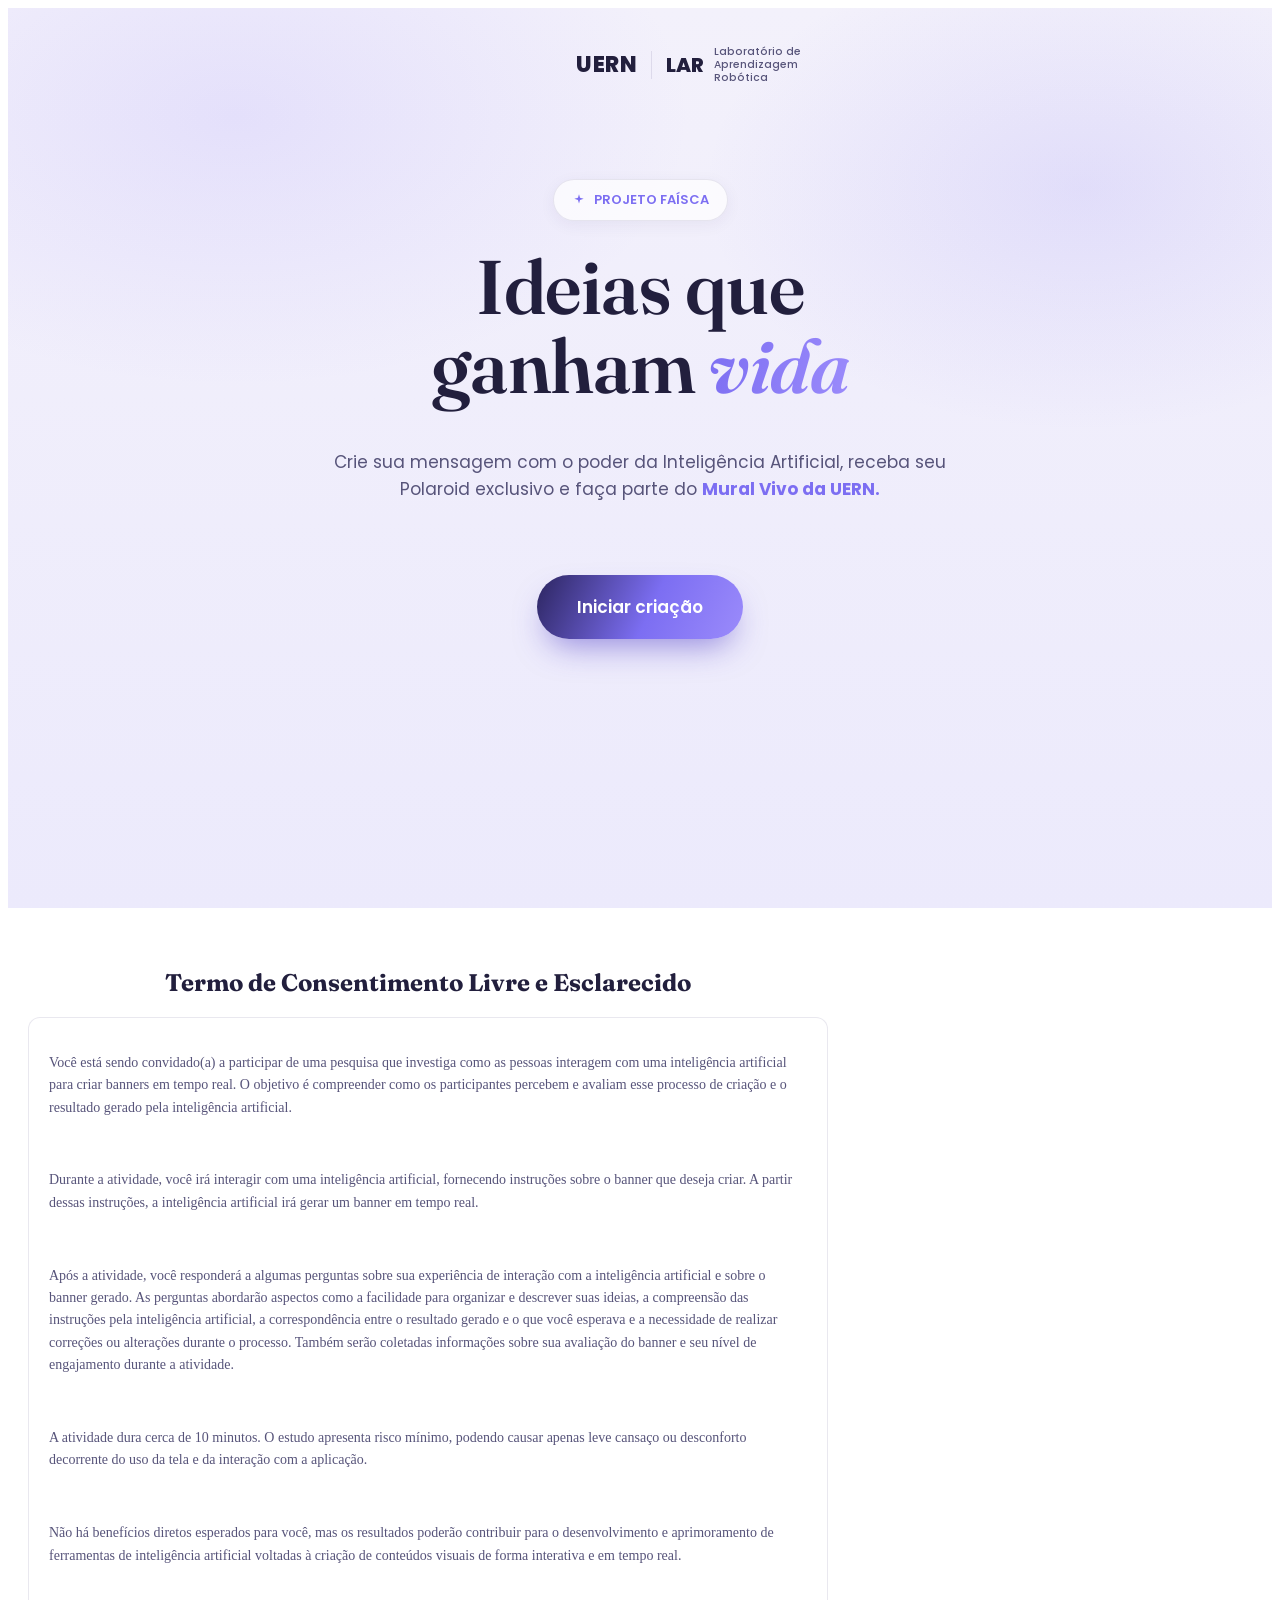
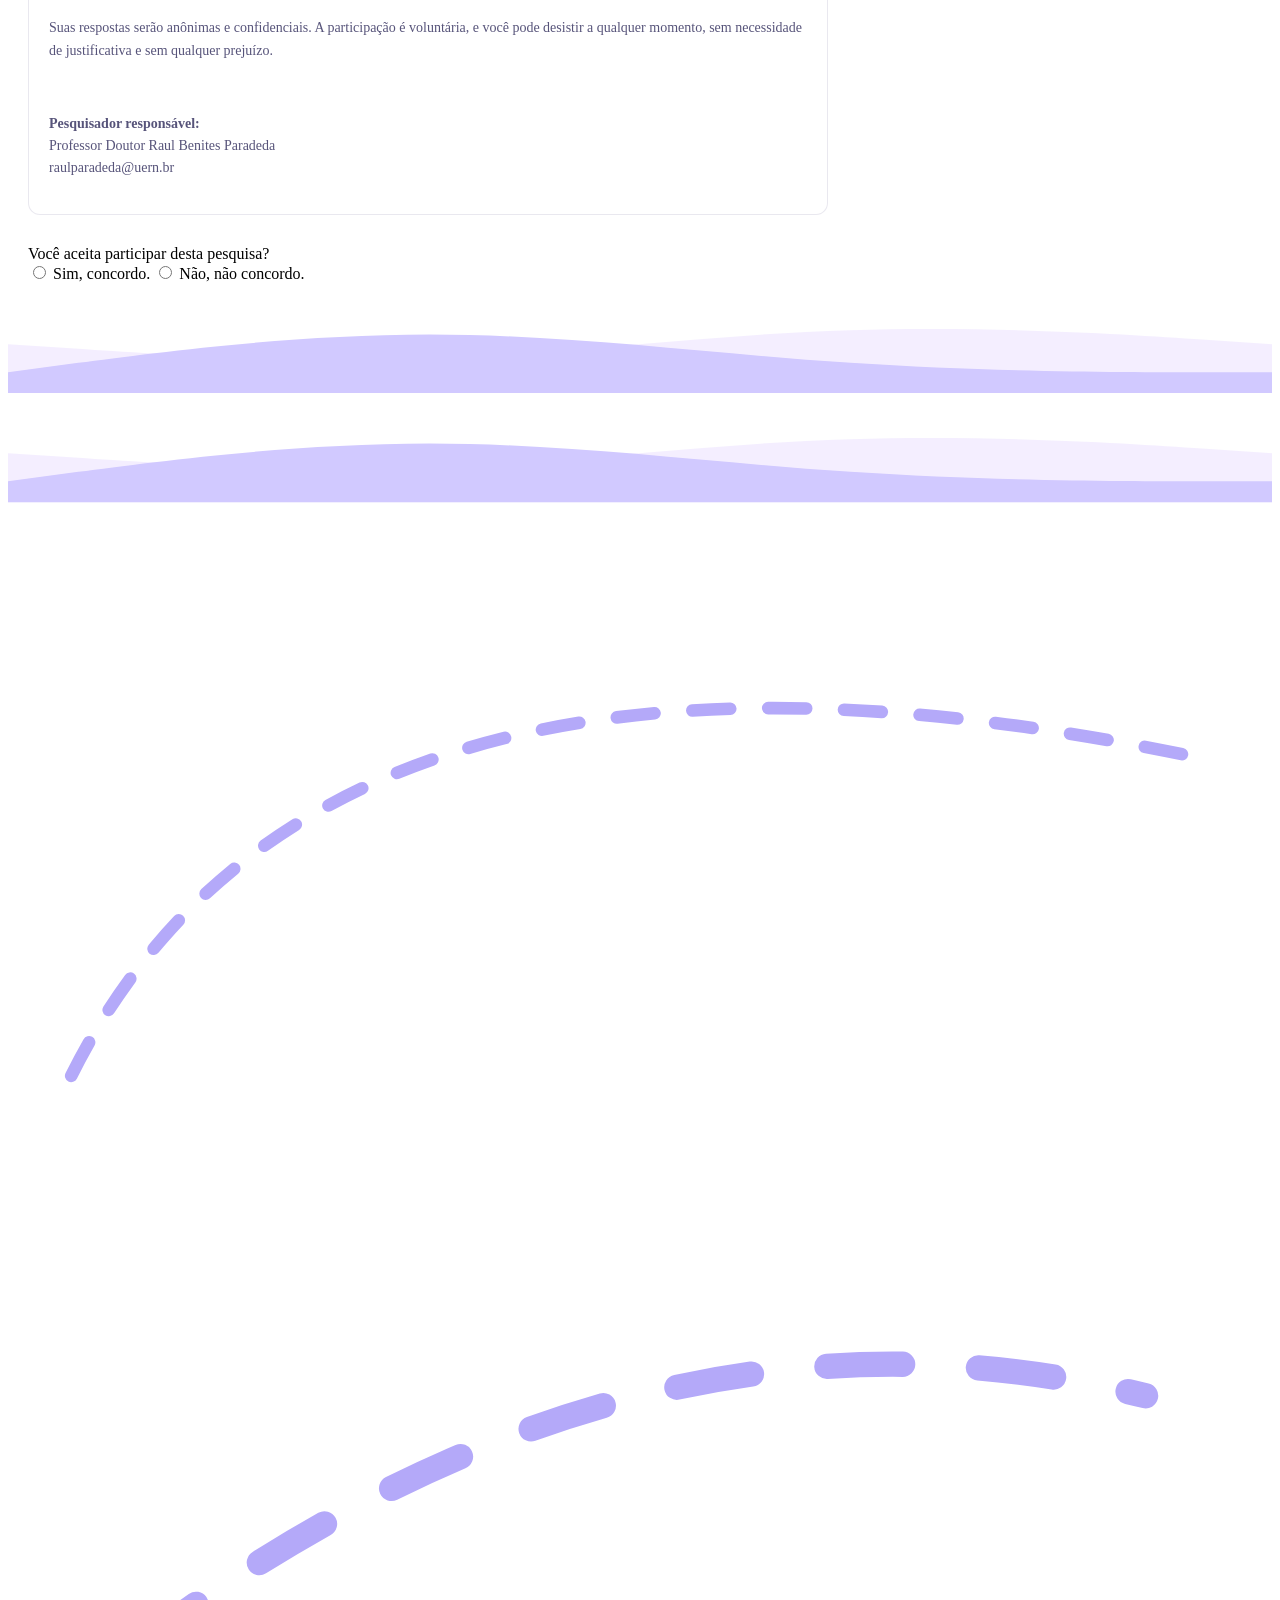
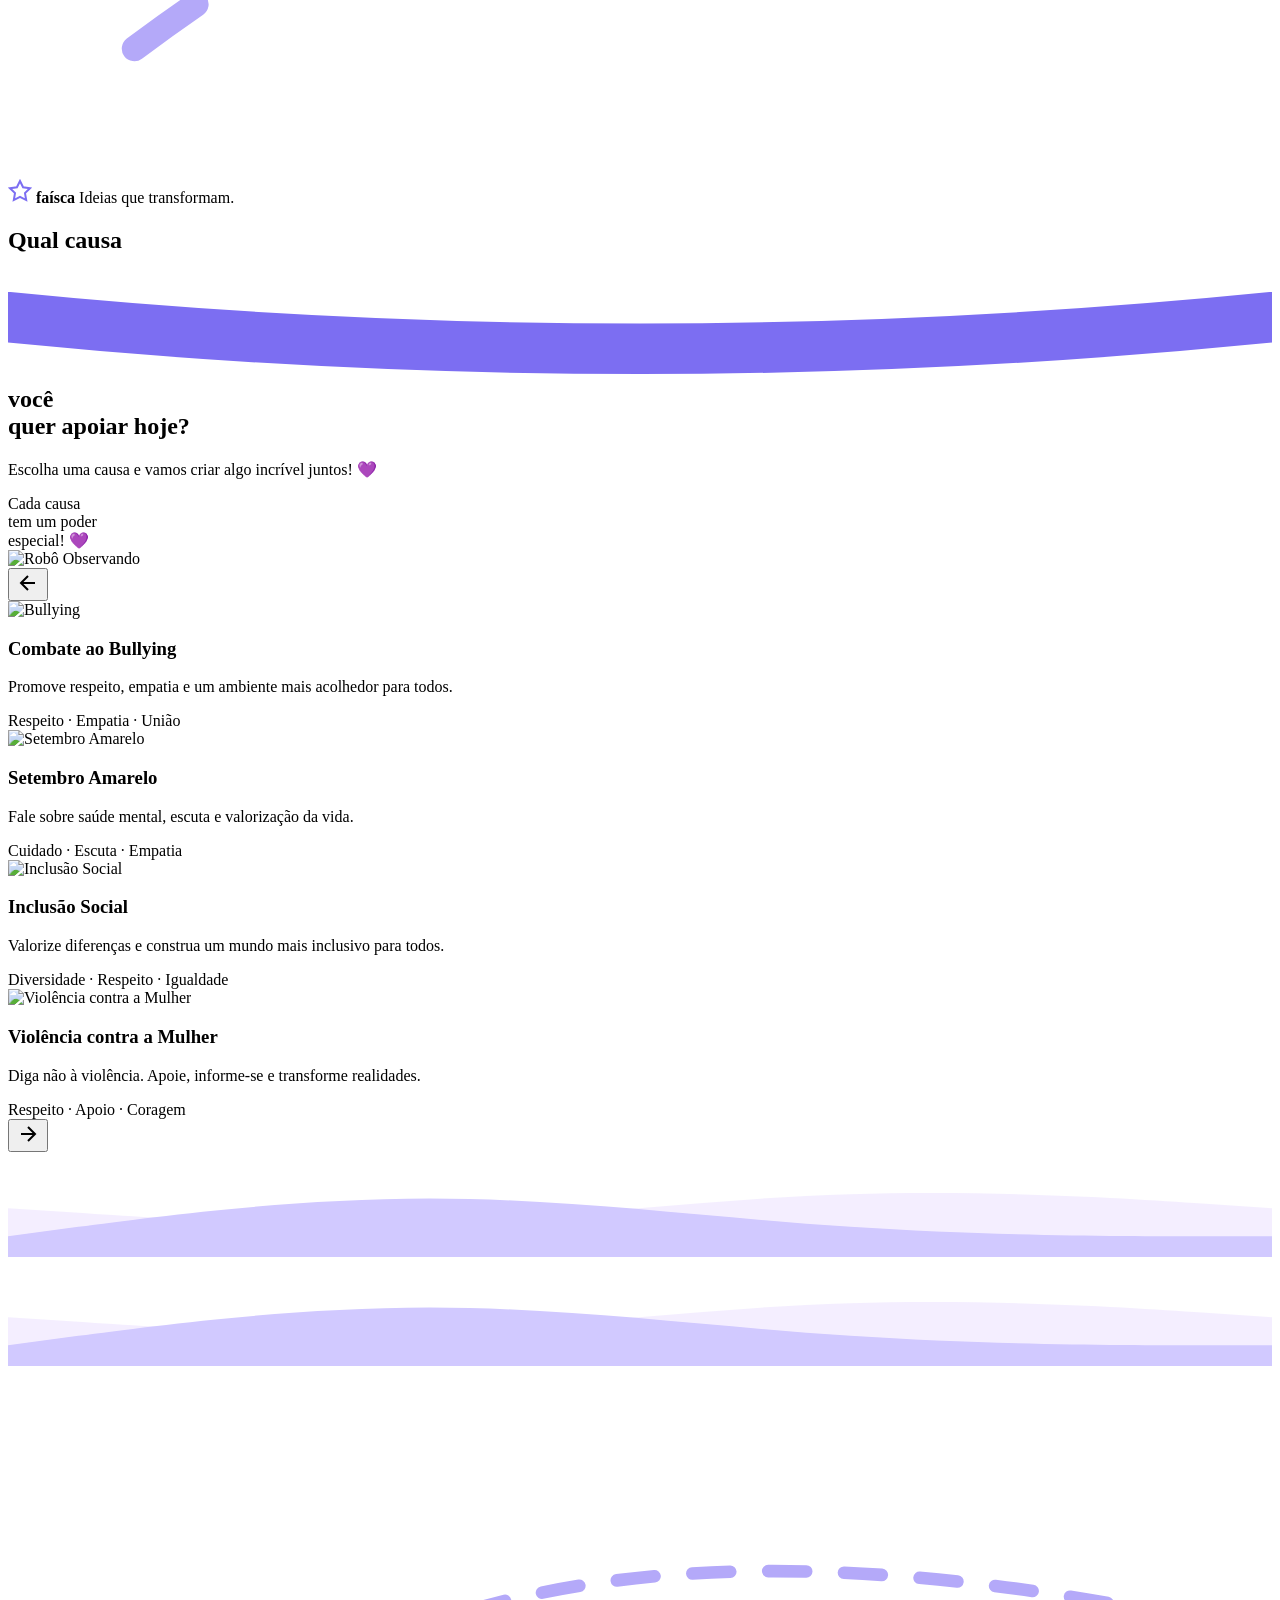
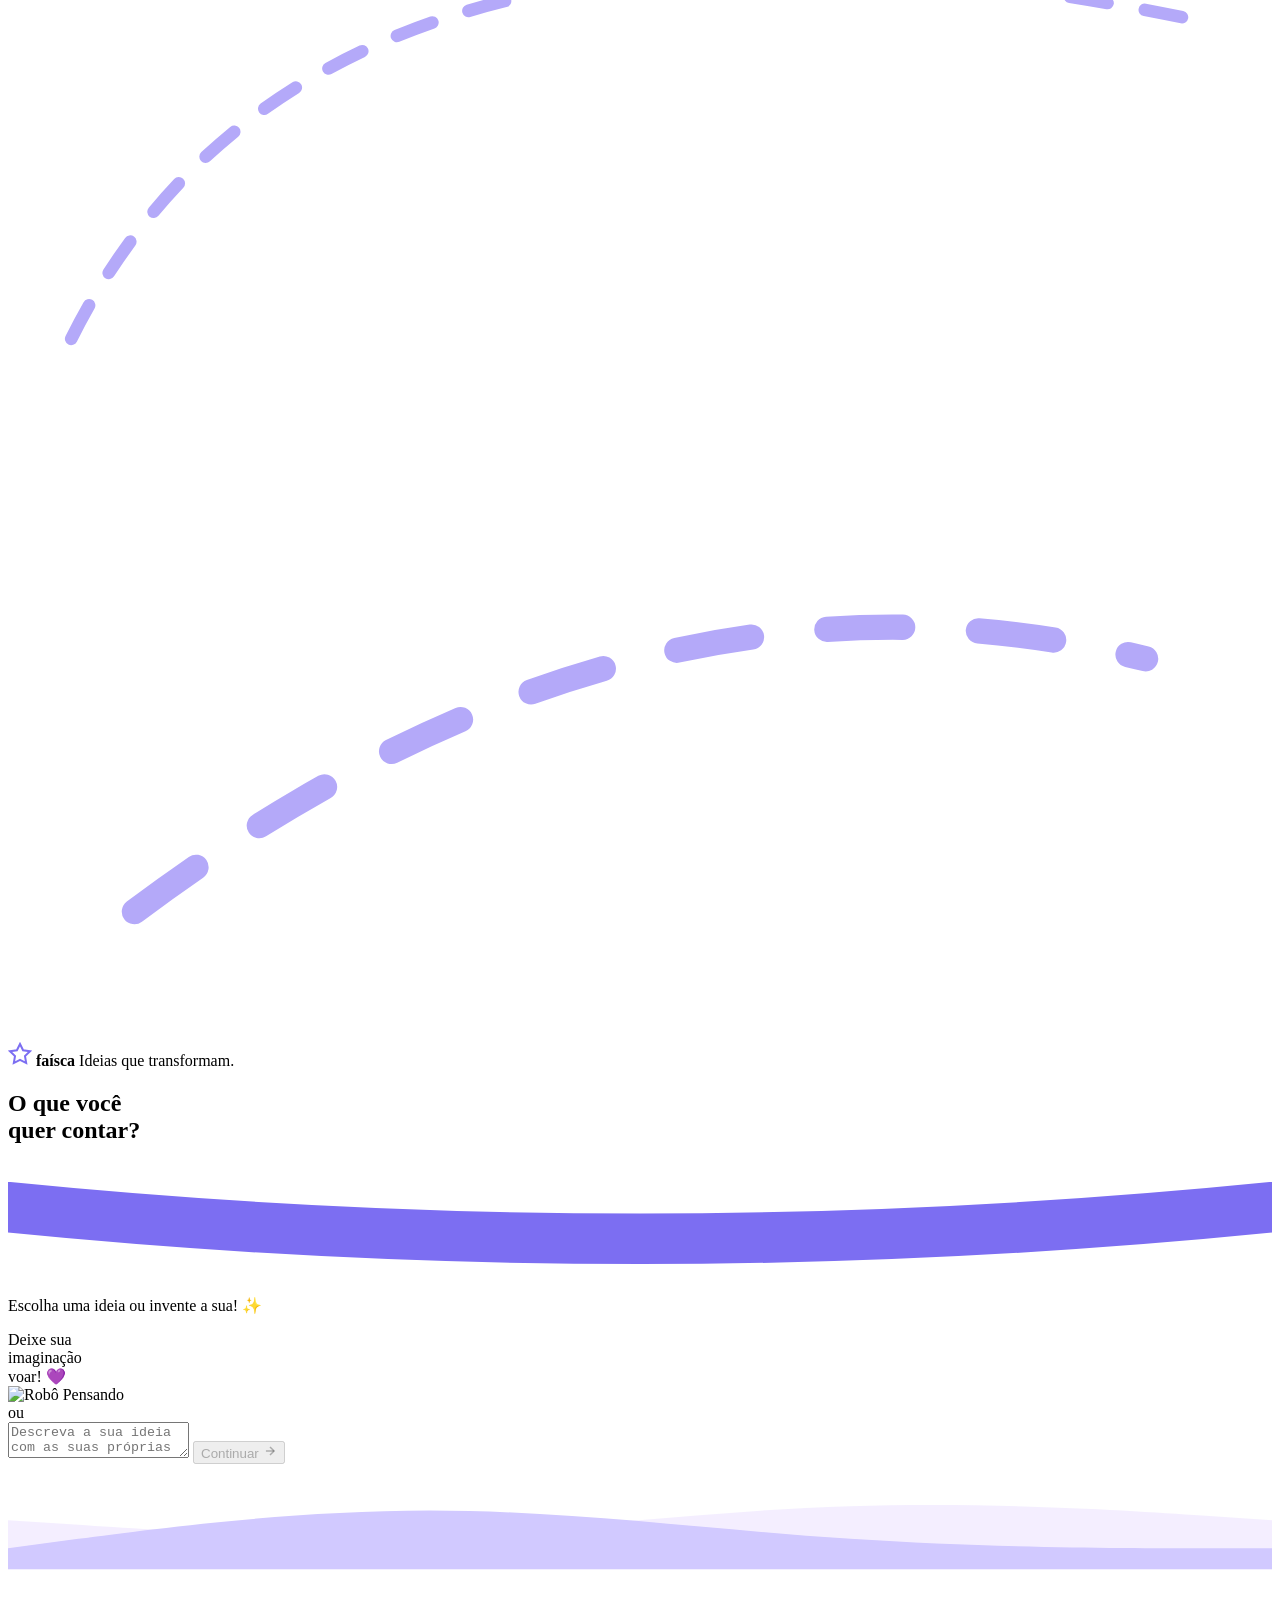
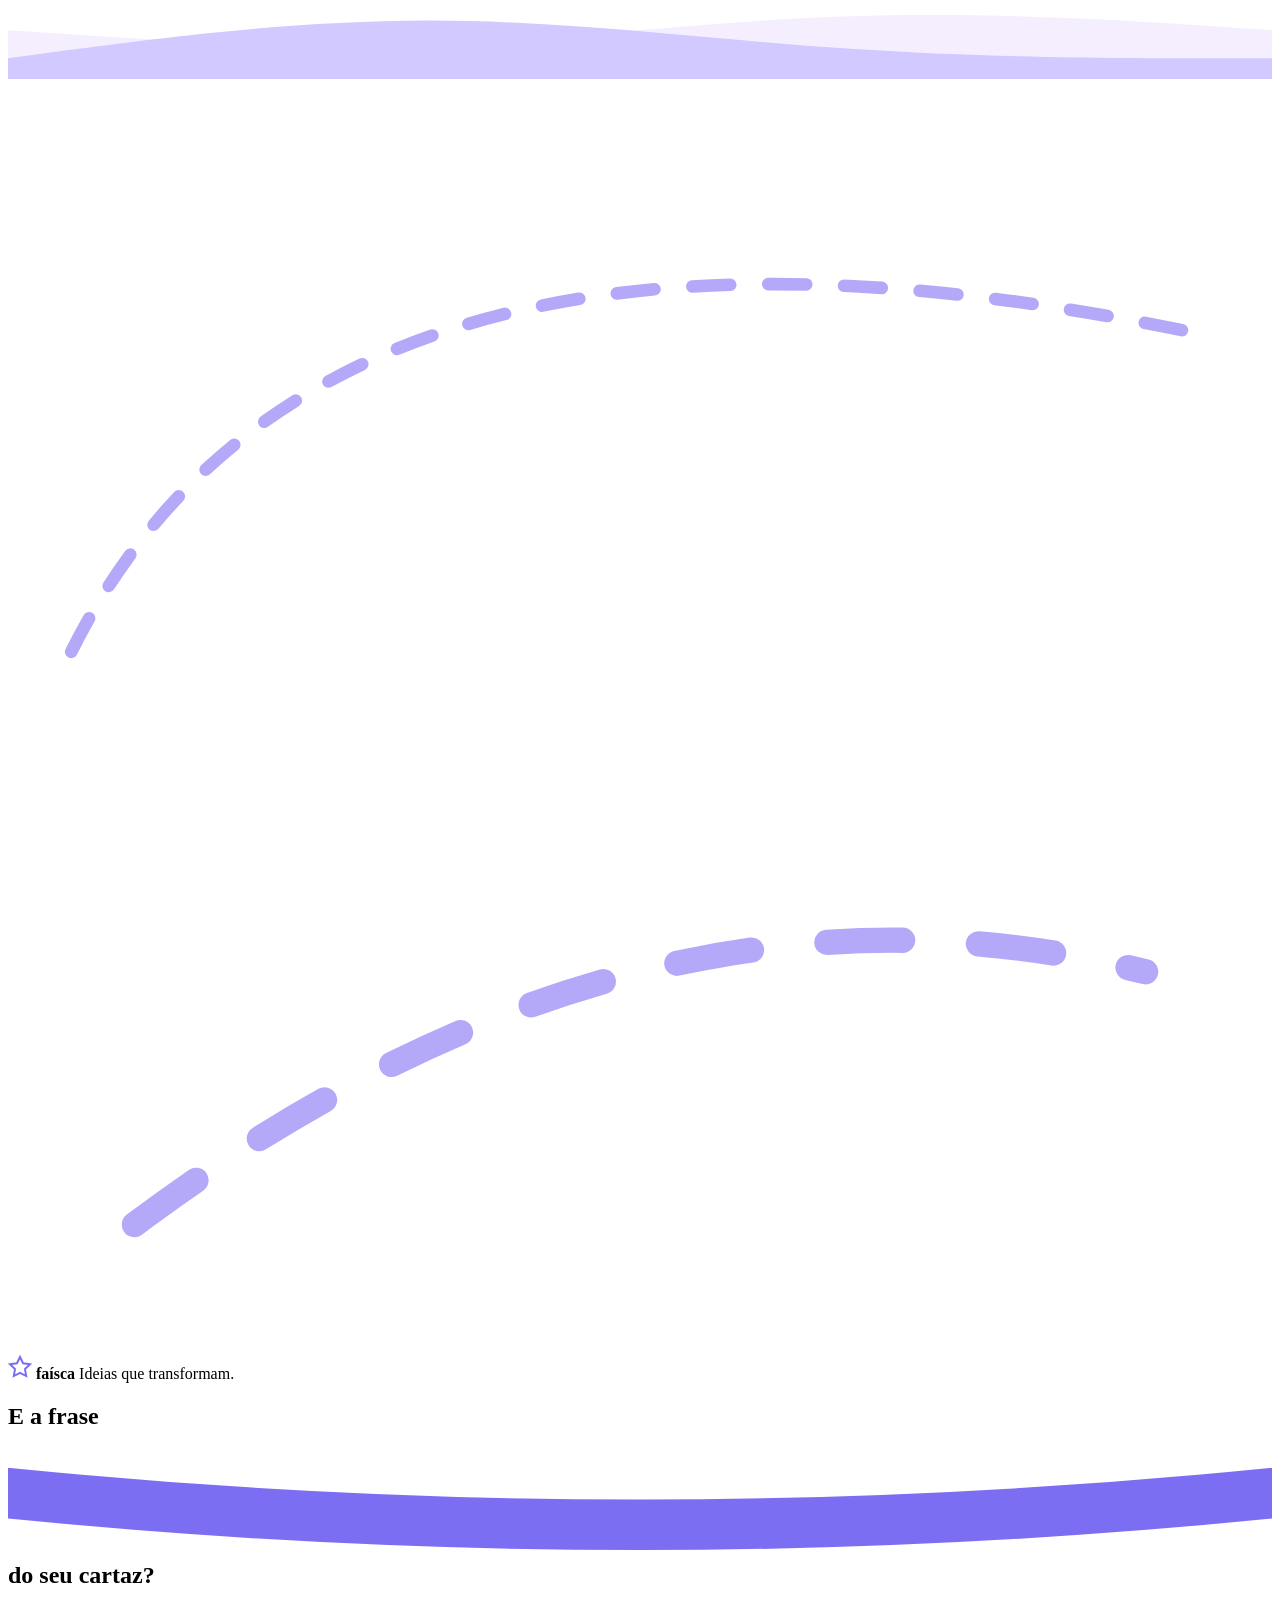
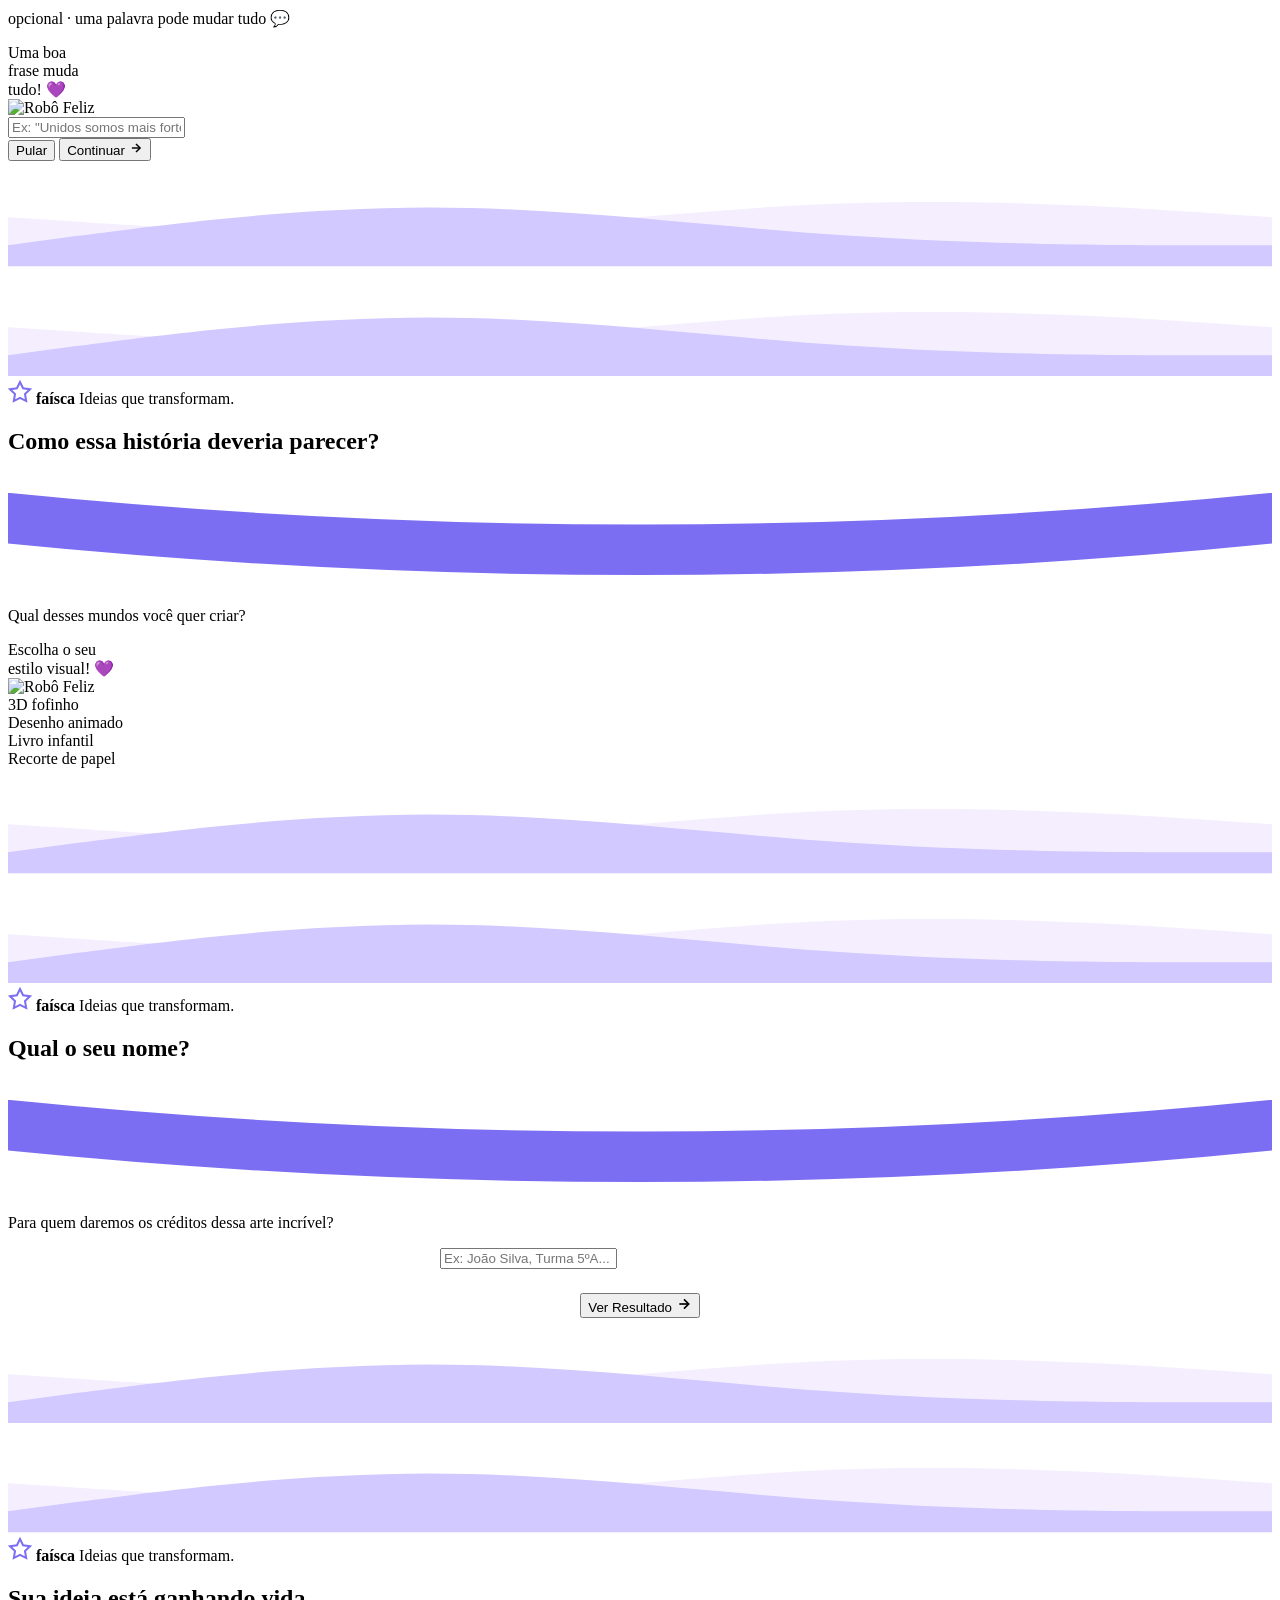
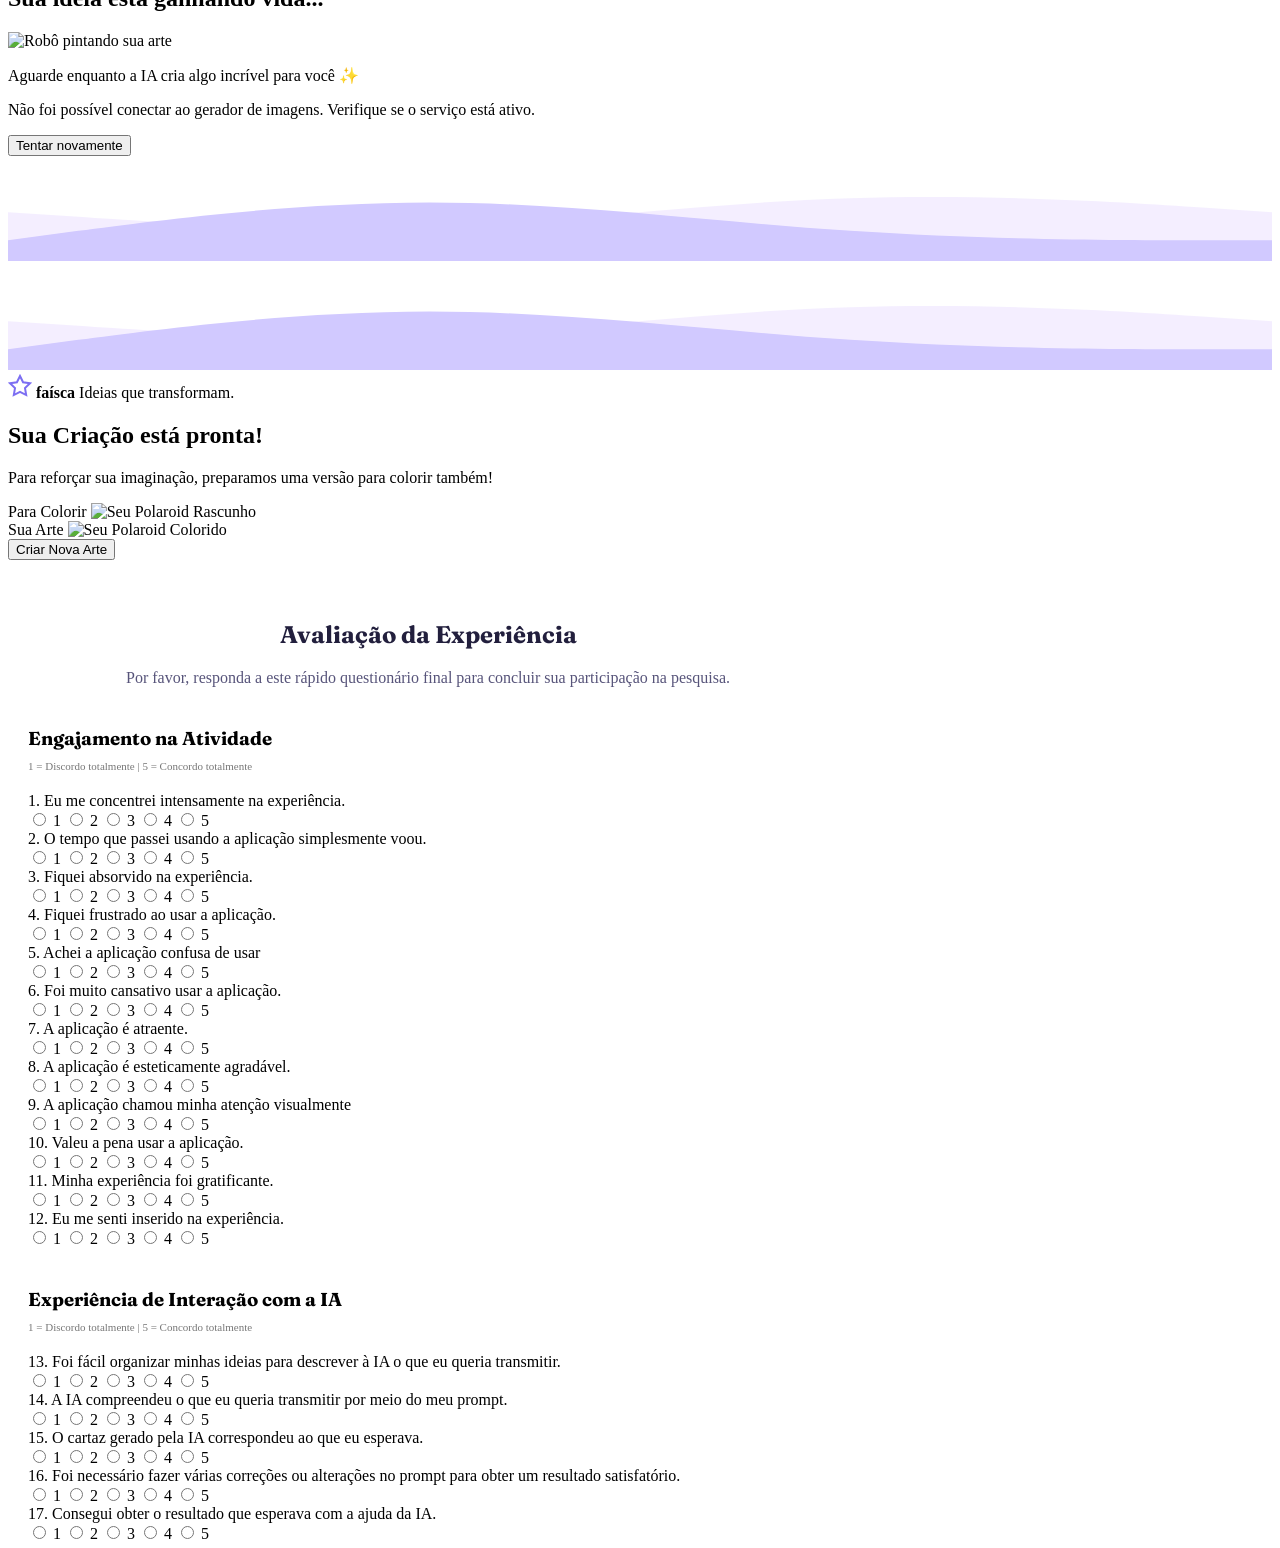
==== frontend/index.html @ 047cc322 "feat: add post-test survey logic and visual integration" ====
<!DOCTYPE html>
<html lang="pt-BR">
<head>
  <meta charset="UTF-8">
  <meta name="viewport" content="width=device-width, initial-scale=1.0">
  <title>Faísca — Crie sua Arte Educativa</title>
  <link rel="preconnect" href="https://fonts.googleapis.com">
  <link rel="preconnect" href="https://fonts.gstatic.com" crossorigin>
  <link href="https://fonts.googleapis.com/css2?family=Poppins:wght@300;400;500;600;700;800&display=swap" rel="stylesheet">
  <link href="https://fonts.googleapis.com/css2?family=Fraunces:ital,opsz,wght@0,9..144,400;0,9..144,500;0,9..144,600;0,9..144,700;1,9..144,500&display=swap" rel="stylesheet">
  <link rel="stylesheet" href="/static/css/main.css?v=26">
  <style>
    /* ===== Hero / Boas-vindas — Mural Vivo da UERN ===== */
    :root{
      --hero-bg-1:#f3f1fb;
      --hero-bg-2:#eceafc;
      --hero-ink:#221f3d;
      --hero-ink-soft:#57547a;
      --hero-violet-1:#2c2560;
      --hero-violet-2:#7c6ef2;
      --hero-violet-3:#9b8bfb;
      --hero-card:#ffffff;
      --hero-border:rgba(44,37,96,0.10);
    }

    #step-welcome.step{
      position:relative;
      max-width:none;
      width:100%;
      min-height:100vh;
      padding:0;
      margin:0;
      background:
        radial-gradient(60% 50% at 18% 12%, rgba(155,139,251,0.16), transparent 60%),
        radial-gradient(50% 45% at 85% 20%, rgba(124,110,242,0.14), transparent 60%),
        linear-gradient(180deg, var(--hero-bg-1), var(--hero-bg-2));
      overflow:hidden;
      display:none; 
    }
    #step-welcome.active {
      display:block !important;
    }
    #step-welcome .welcome-content{
      all:unset;
      display:block;
      position:relative;
      z-index:2;
      max-width:1440px;
      margin:0 auto;
      padding:40px 32px 80px;
      font-family:'Poppins', sans-serif;
      color:var(--hero-ink);
      box-sizing:border-box;
    }

    .hero-topbar{ display:flex; align-items:center; justify-content:center; margin-bottom:90px; }
    .hero-brand{ display:flex; align-items:center; gap:14px; }
    .hero-brand-mark{ font-family:'Poppins',sans-serif; font-weight:800; font-size:22px; letter-spacing:0.5px; color:var(--hero-ink); }
    .hero-brand-div{ width:1px; height:28px; background:var(--hero-border); }
    .hero-brand-lar{ position: relative; display:flex; align-items:center; }
    .hero-brand-lar strong{ font-size:20px; font-weight:800; color:var(--hero-ink); }
    .hero-brand-lar span{ position: absolute; left: 100%; margin-left: 10px; font-size:10.5px; line-height:1.25; color:var(--hero-ink-soft); font-weight:500; width: 110px; text-align: left; }
    
    .hero-center{ position:relative; max-width:680px; margin:0 auto; text-align:center; padding-top:8px; }
    .hero-eyebrow{ margin-bottom:26px; }
    .hero-pill{ display:inline-flex; align-items:center; gap:8px; padding:10px 18px; border-radius:999px; background:rgba(255,255,255,0.7); border:1px solid var(--hero-border); box-shadow:0 4px 16px rgba(44,37,96,0.06); font-size:13px; font-weight:600; color:var(--hero-violet-2); }
    .hero-pill svg{ width:14px; height:14px; flex-shrink:0; }
    
    .hero-title{ font-family:'Fraunces', serif; font-weight:600; font-size:clamp(40px, 6vw, 76px); line-height:1.04; letter-spacing:-0.5px; margin:0 0 44px; color:var(--hero-ink); }
    .hero-title .accent{ font-style:italic; background:linear-gradient(100deg, var(--hero-violet-2), var(--hero-violet-3)); -webkit-background-clip:text; background-clip:text; color:transparent; }
    .hero-sub{ font-size:17px; line-height:1.6; color:var(--hero-ink-soft); margin:0 0 72px; font-weight:400; }
    .hero-sub strong{ color:var(--hero-violet-2); font-weight:700; }

    .hero-cta{ appearance:none; border:none; cursor:pointer; display:inline-flex; align-items:center; gap:12px; font-family:'Poppins',sans-serif; font-size:17px; font-weight:600; color:#fff; padding:19px 40px; border-radius:999px; background:linear-gradient(115deg, var(--hero-violet-1) 0%, var(--hero-violet-2) 55%, var(--hero-violet-3) 100%); box-shadow:0 16px 32px -10px rgba(72,55,196,0.55); transition:transform .2s ease, box-shadow .2s ease; }
    .hero-cta:hover{ transform:translateY(-2px); box-shadow:0 20px 36px -8px rgba(72,55,196,0.65); }
    .hero-cta svg{ width:18px; height:18px; }

    @media (max-width: 640px){
      #step-welcome .welcome-content{ padding:28px 20px 56px; }
      .hero-topbar{ flex-direction:column; align-items:center; gap:16px; text-align:center; margin-bottom:36px; }
      .hero-title{ font-size:38px; }
      .hero-cta{ width:100%; justify-content:center; padding:17px 24px; }
    }

    /* Modal de Alerta Customizado */
    .custom-modal { position: fixed; top: 0; left: 0; width: 100vw; height: 100vh; z-index: 9999; display: flex; align-items: center; justify-content: center; }
    .custom-modal.hidden { display: none; }
    .custom-modal-backdrop { position: absolute; top: 0; left: 0; width: 100%; height: 100%; background: rgba(34, 31, 61, 0.4); backdrop-filter: blur(4px); }
    .custom-modal-content { position: relative; background: #ffffff; border-radius: 24px; padding: 40px 32px; max-width: 420px; width: 90%; text-align: center; box-shadow: 0 24px 48px rgba(44, 37, 96, 0.15); animation: modalPop 0.4s cubic-bezier(0.34, 1.56, 0.64, 1); }
    .custom-modal-icon { margin: 0 auto 20px; width: 64px; height: 64px; background: #fff0f0; border-radius: 50%; display: flex; align-items: center; justify-content: center; color: #ff4d4f; }
    .custom-modal-title { font-family: 'Fraunces', serif; font-size: 26px; color: var(--hero-ink); margin-bottom: 12px; font-weight: 600; letter-spacing: -0.3px; }
    .custom-modal-text { font-family: 'Poppins', sans-serif; font-size: 15px; color: var(--hero-ink-soft); line-height: 1.6; margin-bottom: 32px; font-weight: 400; }
    .btn-modal-close { appearance: none; border: none; background: linear-gradient(115deg, var(--hero-violet-1) 0%, var(--hero-violet-2) 55%, var(--hero-violet-3) 100%); color: #fff; font-family: 'Poppins', sans-serif; font-size: 16px; font-weight: 600; padding: 16px 32px; border-radius: 999px; cursor: pointer; width: 100%; transition: transform 0.2s ease, box-shadow 0.2s ease; box-shadow: 0 12px 24px -8px rgba(124, 110, 242, 0.4); }
    .btn-modal-close:hover { transform: translateY(-2px); box-shadow: 0 16px 32px -8px rgba(124, 110, 242, 0.6); }
    @keyframes modalPop { 0% { transform: scale(0.95); opacity: 0; } 100% { transform: scale(1); opacity: 1; } }
  </style>
</head>
<body>

  <main id="app">

    <!-- STEP 0: Boas-vindas -->
    <section id="step-welcome" class="step active">
      <div class="welcome-content">
        <div class="hero-topbar">
          <div class="hero-brand">
            <span class="hero-brand-mark">UERN</span><span class="hero-brand-div"></span>
            <div class="hero-brand-lar"><strong>LAR</strong><span>Laboratório de Aprendizagem Robótica</span></div>
          </div>
        </div>
        <div class="hero-center">
          <div class="hero-eyebrow">
            <span class="hero-pill"><svg viewBox="0 0 24 24" fill="currentColor"><path d="M12 2l1.8 6.2L20 10l-6.2 1.8L12 18l-1.8-6.2L4 10l6.2-1.8z"/></svg>PROJETO FAÍSCA</span>
          </div>
          <h1 class="hero-title">Ideias que<br>ganham <span class="accent">vida</span></h1>
          <p class="hero-sub">Crie sua mensagem com o poder da Inteligência Artificial, receba seu Polaroid exclusivo e faça parte do <strong>Mural Vivo da UERN.</strong></p>
          <button class="hero-cta" id="btn-start">Iniciar criação</button>
        </div>
      </div>
    </section>

        <!-- STEP PRE-TEST -->
    <section id="step-pre-test" class="step">
      <div class="welcome-content" style="max-width: 800px; padding: 40px 20px; text-align: left; overflow-y: auto; height: 100vh;">
        <h2 style="font-family: 'Fraunces', serif; color: var(--hero-ink); text-align: center; margin-bottom: 20px;">Termo de Consentimento Livre e Esclarecido</h2>
        
        <div style="font-size: 14px; line-height: 1.6; color: var(--hero-ink-soft); margin-bottom: 30px; background: rgba(255,255,255,0.5); padding: 20px; border-radius: 12px; border: 1px solid var(--hero-border);">
          <p>Você está sendo convidado(a) a participar de uma pesquisa que investiga como as pessoas interagem com uma inteligência artificial para criar banners em tempo real. O objetivo é compreender como os participantes percebem e avaliam esse processo de criação e o resultado gerado pela inteligência artificial.</p>
          <br>
          <p>Durante a atividade, você irá interagir com uma inteligência artificial, fornecendo instruções sobre o banner que deseja criar. A partir dessas instruções, a inteligência artificial irá gerar um banner em tempo real.</p>
          <br>
          <p>Após a atividade, você responderá a algumas perguntas sobre sua experiência de interação com a inteligência artificial e sobre o banner gerado. As perguntas abordarão aspectos como a facilidade para organizar e descrever suas ideias, a compreensão das instruções pela inteligência artificial, a correspondência entre o resultado gerado e o que você esperava e a necessidade de realizar correções ou alterações durante o processo. Também serão coletadas informações sobre sua avaliação do banner e seu nível de engajamento durante a atividade.</p>
          <br>
          <p>A atividade dura cerca de 10 minutos. O estudo apresenta risco mínimo, podendo causar apenas leve cansaço ou desconforto decorrente do uso da tela e da interação com a aplicação.</p>
          <br>
          <p>Não há benefícios diretos esperados para você, mas os resultados poderão contribuir para o desenvolvimento e aprimoramento de ferramentas de inteligência artificial voltadas à criação de conteúdos visuais de forma interativa e em tempo real.</p>
          <br>
          <p>Suas respostas serão anônimas e confidenciais. A participação é voluntária, e você pode desistir a qualquer momento, sem necessidade de justificativa e sem qualquer prejuízo.</p>
          <br>
          <p><strong>Pesquisador responsável:</strong><br>Professor Doutor Raul Benites Paradeda<br>raulparadeda@uern.br</p>
        </div>

        <div class="survey-form" id="survey-form">
          <div class="question-block">
            <label>Você aceita participar desta pesquisa?</label>
            <div class="radio-group vertical" id="termo-radios">
              <label><input type="radio" name="termo_aceito" value="sim"> Sim, concordo.</label>
              <label><input type="radio" name="termo_aceito" value="nao"> Não, não concordo.</label>
            </div>
          </div>

          <div id="survey-questions" style="display: none; opacity: 0; transition: opacity 0.5s;">
            <div class="question-block">
              <label>1. Qual é a sua idade?</label>
              <select name="idade" class="survey-select">
                <option value="" disabled selected>Selecione...</option>
                <option value="0-13">0 a 13 anos</option>
                <option value="14-29">14 a 29 anos</option>
                <option value="30-45">30 a 45 anos</option>
                <option value="46-61">46 a 61 anos</option>
                <option value="62-80">62 a 80 anos</option>
                <option value="81+">81 anos ou mais</option>
              </select>
            </div>

            <div class="question-block">
              <label>2. Qual é o seu nível de escolaridade?</label>
              <select name="escolaridade" class="survey-select">
                <option value="" disabled selected>Selecione...</option>
                <option value="Ensino fundamental incompleto">Ensino fundamental incompleto</option>
                <option value="Ensino fundamental completo">Ensino fundamental completo</option>
                <option value="Ensino médio incompleto">Ensino médio incompleto</option>
                <option value="Ensino médio completo">Ensino médio completo</option>
                <option value="Ensino superior incompleto">Ensino superior incompleto</option>
                <option value="Ensino superior completo">Ensino superior completo</option>
                <option value="Pós-graduação">Pós-graduação</option>
                <option value="Prefiro não Informar">Prefiro não Informar</option>
                <option value="Outro">Outro</option>
              </select>
            </div>

            <div class="question-block">
              <label>3. Qual é o seu gênero?</label>
              <select name="genero" class="survey-select">
                <option value="" disabled selected>Selecione...</option>
                <option value="Feminino">Feminino</option>
                <option value="Masculino">Masculino</option>
                <option value="Pessoa não binária">Pessoa não binária</option>
                <option value="Prefiro não Informar">Prefiro não Informar</option>
                <option value="Outro">Outro</option>
              </select>
            </div>

            <div class="question-block">
              <label>4. Você já usou alguma ferramenta de inteligência artificial generativa, como ChatGPT, Gemini ou Copilot?</label>
              <div class="radio-group vertical">
                <label><input type="radio" name="uso_ia" value="Nunca utilizei"> Nunca utilizei.</label>
                <label><input type="radio" name="uso_ia" value="Poucas vezes"> Já utilizei poucas vezes, em situações pontuais.</label>
                <label><input type="radio" name="uso_ia" value="Às vezes"> Utilizo às vezes, quando tenho alguma necessidade específica.</label>
                <label><input type="radio" name="uso_ia" value="Frequentemente"> Utilizo frequentemente, em diferentes situações.</label>
                <label><input type="radio" name="uso_ia" value="Quase todos os dias"> Utilizo quase todos os dias, em diversas atividades.</label>
              </div>
            </div>

            <div class="question-block">
              <label>5. Para quais finalidades você já utilizou uma IA generativa? (Múltipla escolha)</label>
              <div class="checkbox-group vertical">
                <label><input type="checkbox" name="finalidades_ia" value="Estudos ou atividades acadêmicas"> Estudos ou atividades acadêmicas</label>
                <label><input type="checkbox" name="finalidades_ia" value="Tirar dúvidas ou obter informações"> Tirar dúvidas ou obter informações</label>
                <label><input type="checkbox" name="finalidades_ia" value="Criar ou revisar textos"> Criar ou revisar textos</label>
                <label><input type="checkbox" name="finalidades_ia" value="Criar ou editar imagens"> Criar ou editar imagens</label>
                <label><input type="checkbox" name="finalidades_ia" value="Nunca utilizei"> Nunca utilizei uma IA generativa</label>
                <label><input type="checkbox" name="finalidades_ia" value="Outro"> Outro</label>
              </div>
            </div>

            <h3 style="font-family: 'Fraunces', serif; margin-top: 40px; margin-bottom: 10px;">Percepção sobre Inteligência Artificial Generativa</h3>
            <p style="font-size: 13px; color: var(--hero-ink-soft); margin-bottom: 20px;">Indique o quanto você concorda ou discorda de cada afirmação.</p>
            <div style="font-size: 11px; margin-bottom: 10px; color: #777;">1 = Discordo totalmente | 5 = Concordo totalmente</div>

            <div class="question-block likert">
              <label>6. A inteligência artificial é capaz de criar imagens de acordo com o que uma pessoa solicita.</label>
              <div class="likert-scale">
                <label><input type="radio" name="q6" value="1"> 1</label>
                <label><input type="radio" name="q6" value="2"> 2</label>
                <label><input type="radio" name="q6" value="3"> 3</label>
                <label><input type="radio" name="q6" value="4"> 4</label>
                <label><input type="radio" name="q6" value="5"> 5</label>
              </div>
            </div>

            <div class="question-block likert">
              <label>7. As imagens criadas por inteligência artificial podem representar aquilo que uma pessoa imaginou.</label>
              <div class="likert-scale">
                <label><input type="radio" name="q7" value="1"> 1</label>
                <label><input type="radio" name="q7" value="2"> 2</label>
                <label><input type="radio" name="q7" value="3"> 3</label>
                <label><input type="radio" name="q7" value="4"> 4</label>
                <label><input type="radio" name="q7" value="5"> 5</label>
              </div>
            </div>

            <div class="question-block likert">
              <label>8. Considero interessante utilizar inteligência artificial para criar imagens.</label>
              <div class="likert-scale">
                <label><input type="radio" name="q8" value="1"> 1</label>
                <label><input type="radio" name="q8" value="2"> 2</label>
                <label><input type="radio" name="q8" value="3"> 3</label>
                <label><input type="radio" name="q8" value="4"> 4</label>
                <label><input type="radio" name="q8" value="5"> 5</label>
              </div>
            </div>

            <div class="question-block likert">
              <label>9. Eu me sentiria confortável em utilizar uma imagem criada por inteligência artificial.</label>
              <div class="likert-scale">
                <label><input type="radio" name="q9" value="1"> 1</label>
                <label><input type="radio" name="q9" value="2"> 2</label>
                <label><input type="radio" name="q9" value="3"> 3</label>
                <label><input type="radio" name="q9" value="4"> 4</label>
                <label><input type="radio" name="q9" value="5"> 5</label>
              </div>
            </div>

            <div class="question-block likert">
              <label>10. Imagens criadas por inteligência artificial podem ser utilizadas para comunicar ideias ou mensagens.</label>
              <div class="likert-scale">
                <label><input type="radio" name="q10" value="1"> 1</label>
                <label><input type="radio" name="q10" value="2"> 2</label>
                <label><input type="radio" name="q10" value="3"> 3</label>
                <label><input type="radio" name="q10" value="4"> 4</label>
                <label><input type="radio" name="q10" value="5"> 5</label>
              </div>
            </div>
          </div>
          
          <div style="text-align: center; margin-top: 40px; margin-bottom: 60px;">
            <button class="hero-cta" id="btn-submit-pre-test" style="display: none; opacity: 0; transition: opacity 0.5s;">Iniciar Criação</button>
          </div>
        </div>
      </div>
    </section>

    <!-- STEP 1: CAUSA -->
    <section id="step-cause" class="step">
      
      <!-- Fundo Luminoso e Ondas Animadas -->
      <div class="cause-bg-glow"></div>
      <div class="cause-waves-wrapper">
        <div class="waves-track">
          <svg viewBox="0 0 1440 120" fill="none" xmlns="http://www.w3.org/2000/svg" preserveAspectRatio="none">
            <path d="M0,64L80,69.3C160,75,320,85,480,80C640,75,800,53,960,48C1120,43,1280,53,1360,58.7L1440,64L1440,120L1360,120C1280,120,1120,120,960,120C800,120,640,120,480,120C320,120,160,120,80,120L0,120Z" fill="#eaddff" fill-opacity="0.5"/>
            <path d="M0,96L80,85.3C160,75,320,53,480,53C640,53,800,75,960,85.3C1120,96,1280,96,1360,96L1440,96L1440,120L1360,120C1280,120,1120,120,960,120C800,120,640,120,480,120C320,120,160,120,80,120L0,120Z" fill="#d1c9ff"/>
          </svg>
          <svg viewBox="0 0 1440 120" fill="none" xmlns="http://www.w3.org/2000/svg" preserveAspectRatio="none">
            <path d="M0,64L80,69.3C160,75,320,85,480,80C640,75,800,53,960,48C1120,43,1280,53,1360,58.7L1440,64L1440,120L1360,120C1280,120,1120,120,960,120C800,120,640,120,480,120C320,120,160,120,80,120L0,120Z" fill="#eaddff" fill-opacity="0.5"/>
            <path d="M0,96L80,85.3C160,75,320,53,480,53C640,53,800,75,960,85.3C1120,96,1280,96,1360,96L1440,96L1440,120L1360,120C1280,120,1120,120,960,120C800,120,640,120,480,120C320,120,160,120,80,120L0,120Z" fill="#d1c9ff"/>
          </svg>
        </div>
      </div>

      <!-- Doodles Decorativos -->
      <svg class="doodle-dash" viewBox="0 0 200 100" fill="none" xmlns="http://www.w3.org/2000/svg">
        <path d="M10,90 Q 50,10 190,40" stroke="#b4a9f9" stroke-width="2" stroke-dasharray="6 6" stroke-linecap="round"/>
      </svg>
      <svg class="doodle-dash-2" viewBox="0 0 100 50" fill="none" xmlns="http://www.w3.org/2000/svg">
        <path d="M10,40 Q 50,10 90,20" stroke="#b4a9f9" stroke-width="2" stroke-dasharray="6 6" stroke-linecap="round"/>
      </svg>

      <!-- Header da Tela -->
      <header class="cause-topbar">
        <div class="cause-logo">
          <svg width="24" height="24" viewBox="0 0 24 24" fill="none" stroke="#7c6ef2" stroke-width="2"><polygon points="12 2 15.09 8.26 22 9.27 17 14.14 18.18 21.02 12 17.77 5.82 21.02 7 14.14 2 9.27 8.91 8.26 12 2"/></svg>
          <strong>faísca</strong>
          <span>Ideias que transformam.</span>
        </div>
      </header>
    
      <!-- Título -->
      <div class="cause-header-text">
        <h2>Qual <span class="highlight-causa">causa<svg class="underline-svg" viewBox="0 0 100 10" preserveAspectRatio="none"><path d="M0,5 Q50,10 100,5" stroke="#7c6ef2" stroke-width="4" fill="none" stroke-linecap="round"/></svg></span> você<br>quer apoiar hoje?</h2>
        <p>Escolha uma causa e vamos criar algo incrível juntos! 💜</p>
      </div>
    
      <!-- Carrossel 3D Infinito -->
      <div class="cause-carousel-area">
        
        <!-- Mascote e Balão -->
        <div class="cause-mascot">
          <div class="mascot-bubble">Cada causa<br>tem um poder<br>especial! 💜</div>
          <img src="/static/img/robot/RobotSideLooking.png" alt="Robô Observando" class="mascot-img">
        </div>
    
        <button class="carousel-nav-btn left">
          <svg width="24" height="24" viewBox="0 0 24 24" fill="none" stroke="currentColor" stroke-width="2"><line x1="19" y1="12" x2="5" y2="12"/><polyline points="12 19 5 12 12 5"/></svg>
        </button>
    
        <!-- O container 3D -->
        <div class="cause-cards-container" id="cause-3d-container">
          
          <div class="cause-card-ui" data-val="Bullying">
            <div class="cause-icon-bg bg-purple">
              <img src="/static/img/causes_icons/BullyingIcon.png" alt="Bullying">
            </div>
            <h3>Combate ao Bullying</h3>
            <p>Promove respeito, empatia e um ambiente mais acolhedor para todos.</p>
            <div class="cause-tags">Respeito · Empatia · União</div>
          </div>
    
          <div class="cause-card-ui" data-val="Saúde Mental">
            <div class="cause-icon-bg bg-yellow">
              <img src="/static/img/causes_icons/SetemberIcon.png" alt="Setembro Amarelo">
            </div>
            <h3 class="text-yellow">Setembro Amarelo</h3>
            <p>Fale sobre saúde mental, escuta e valorização da vida.</p>
            <div class="cause-tags yellow-tags">Cuidado · Escuta · Empatia</div>
          </div>
    
          <div class="cause-card-ui" data-val="Inclusão Social">
            <div class="cause-icon-bg bg-blue">
              <img src="/static/img/causes_icons/InclusaoIcon.png" alt="Inclusão Social">
            </div>
            <h3 class="text-blue">Inclusão Social</h3>
            <p>Valorize diferenças e construa um mundo mais inclusivo para todos.</p>
            <div class="cause-tags blue-tags">Diversidade · Respeito · Igualdade</div>
          </div>
    
          <div class="cause-card-ui" data-val="Violência contra a Mulher">
            <div class="cause-icon-bg bg-pink">
              <img src="/static/img/causes_icons/MulherIcon.png" alt="Violência contra a Mulher">
            </div>
            <h3 class="text-pink">Violência contra a Mulher</h3>
            <p>Diga não à violência. Apoie, informe-se e transforme realidades.</p>
            <div class="cause-tags pink-tags">Respeito · Apoio · Coragem</div>
          </div>
    
        </div>
    
        <button class="carousel-nav-btn right">
          <svg width="24" height="24" viewBox="0 0 24 24" fill="none" stroke="currentColor" stroke-width="2"><line x1="5" y1="12" x2="19" y2="12"/><polyline points="12 5 19 12 12 19"/></svg>
        </button>
    
      </div>
    
      <!-- Paginação -->
      <div class="carousel-dots">
        <span class="dot"></span>
        <span class="dot"></span>
        <span class="dot"></span>
        <span class="dot"></span>
      </div>
    </section>

    <!-- STEP 2: IDEIA -->
    <section id="step-idea" class="step">

      <!-- Fundo Luminoso e Ondas Animadas -->
      <div class="cause-bg-glow"></div>
      <div class="cause-waves-wrapper">
        <div class="waves-track">
          <svg viewBox="0 0 1440 120" fill="none" xmlns="http://www.w3.org/2000/svg" preserveAspectRatio="none">
            <path d="M0,64L80,69.3C160,75,320,85,480,80C640,75,800,53,960,48C1120,43,1280,53,1360,58.7L1440,64L1440,120L1360,120C1280,120,1120,120,960,120C800,120,640,120,480,120C320,120,160,120,80,120L0,120Z" fill="#eaddff" fill-opacity="0.5"/>
            <path d="M0,96L80,85.3C160,75,320,53,480,53C640,53,800,75,960,85.3C1120,96,1280,96,1360,96L1440,96L1440,120L1360,120C1280,120,1120,120,960,120C800,120,640,120,480,120C320,120,160,120,80,120L0,120Z" fill="#d1c9ff"/>
          </svg>
          <svg viewBox="0 0 1440 120" fill="none" xmlns="http://www.w3.org/2000/svg" preserveAspectRatio="none">
            <path d="M0,64L80,69.3C160,75,320,85,480,80C640,75,800,53,960,48C1120,43,1280,53,1360,58.7L1440,64L1440,120L1360,120C1280,120,1120,120,960,120C800,120,640,120,480,120C320,120,160,120,80,120L0,120Z" fill="#eaddff" fill-opacity="0.5"/>
            <path d="M0,96L80,85.3C160,75,320,53,480,53C640,53,800,75,960,85.3C1120,96,1280,96,1360,96L1440,96L1440,120L1360,120C1280,120,1120,120,960,120C800,120,640,120,480,120C320,120,160,120,80,120L0,120Z" fill="#d1c9ff"/>
          </svg>
        </div>
      </div>

      <!-- Doodles Decorativos -->
      <svg class="doodle-dash" viewBox="0 0 200 100" fill="none" xmlns="http://www.w3.org/2000/svg">
        <path d="M10,90 Q 50,10 190,40" stroke="#b4a9f9" stroke-width="2" stroke-dasharray="6 6" stroke-linecap="round"/>
      </svg>
      <svg class="doodle-dash-2" viewBox="0 0 100 50" fill="none" xmlns="http://www.w3.org/2000/svg">
        <path d="M10,40 Q 50,10 90,20" stroke="#b4a9f9" stroke-width="2" stroke-dasharray="6 6" stroke-linecap="round"/>
      </svg>

      <!-- Header da Tela -->
      <header class="cause-topbar">
        <div class="cause-logo">
          <svg width="24" height="24" viewBox="0 0 24 24" fill="none" stroke="#7c6ef2" stroke-width="2"><polygon points="12 2 15.09 8.26 22 9.27 17 14.14 18.18 21.02 12 17.77 5.82 21.02 7 14.14 2 9.27 8.91 8.26 12 2"/></svg>
          <strong>faísca</strong>
          <span>Ideias que transformam.</span>
        </div>
      </header>

      <!-- Título -->
      <div class="cause-header-text">
        <h2>O que você<br>quer <span class="highlight-causa">contar?<svg class="underline-svg" viewBox="0 0 100 10" preserveAspectRatio="none"><path d="M0,5 Q50,10 100,5" stroke="#7c6ef2" stroke-width="4" fill="none" stroke-linecap="round"/></svg></span></h2>
        <p>Escolha uma ideia ou invente a sua! ✨</p>
      </div>

      <!-- Layout com Mascote -->
      <div class="idea-layout-area">

        <!-- Mascote -->
        <div class="cause-mascot idea-mascot">
          <div class="mascot-bubble">Deixe sua<br>imaginação<br>voar! 💜</div>
          <img src="/static/img/robot/RobotSideQuestion.png" alt="Robô Pensando" class="mascot-img">
        </div>

        <!-- Conteúdo -->
        <div class="idea-grid-wrapper">

          <!-- 2x2 Grid de cards de ideia -->
          <div class="idea-cards-grid" id="idea-cards-grid">
            <!-- Cards gerados dinamicamente pelo JS -->
          </div>

          <!-- Separador -->
          <div class="idea-divider"><span>ou</span></div>

          <!-- Botão "Ou imagine" que vira textarea -->
          <div class="idea-custom-area" id="idea-custom-area" style="max-height: none; opacity: 1;">
            <textarea id="input-idea" placeholder="Descreva a sua ideia com as suas próprias palavras..."></textarea>
            <button class="idea-custom-continue" id="btn-next-idea" disabled>Continuar <svg width="14" height="14" viewBox="0 0 24 24" fill="none" stroke="currentColor" stroke-width="2.5"><line x1="5" y1="12" x2="19" y2="12"/><polyline points="12 5 19 12 12 19"/></svg></button>
          </div>

        </div>
      </div>
    </section>

    <!-- STEP 2b: FRASE -->
    <section id="step-phrase" class="step">

      <!-- Fundo Luminoso e Ondas Animadas -->
      <div class="cause-bg-glow"></div>
      <div class="cause-waves-wrapper">
        <div class="waves-track">
          <svg viewBox="0 0 1440 120" fill="none" xmlns="http://www.w3.org/2000/svg" preserveAspectRatio="none">
            <path d="M0,64L80,69.3C160,75,320,85,480,80C640,75,800,53,960,48C1120,43,1280,53,1360,58.7L1440,64L1440,120L1360,120C1280,120,1120,120,960,120C800,120,640,120,480,120C320,120,160,120,80,120L0,120Z" fill="#eaddff" fill-opacity="0.5"/>
            <path d="M0,96L80,85.3C160,75,320,53,480,53C640,53,800,75,960,85.3C1120,96,1280,96,1360,96L1440,96L1440,120L1360,120C1280,120,1120,120,960,120C800,120,640,120,480,120C320,120,160,120,80,120L0,120Z" fill="#d1c9ff"/>
          </svg>
          <svg viewBox="0 0 1440 120" fill="none" xmlns="http://www.w3.org/2000/svg" preserveAspectRatio="none">
            <path d="M0,64L80,69.3C160,75,320,85,480,80C640,75,800,53,960,48C1120,43,1280,53,1360,58.7L1440,64L1440,120L1360,120C1280,120,1120,120,960,120C800,120,640,120,480,120C320,120,160,120,80,120L0,120Z" fill="#eaddff" fill-opacity="0.5"/>
            <path d="M0,96L80,85.3C160,75,320,53,480,53C640,53,800,75,960,85.3C1120,96,1280,96,1360,96L1440,96L1440,120L1360,120C1280,120,1120,120,960,120C800,120,640,120,480,120C320,120,160,120,80,120L0,120Z" fill="#d1c9ff"/>
          </svg>
        </div>
      </div>

      <!-- Doodles -->
      <svg class="doodle-dash" viewBox="0 0 200 100" fill="none" xmlns="http://www.w3.org/2000/svg">
        <path d="M10,90 Q 50,10 190,40" stroke="#b4a9f9" stroke-width="2" stroke-dasharray="6 6" stroke-linecap="round"/>
      </svg>
      <svg class="doodle-dash-2" viewBox="0 0 100 50" fill="none" xmlns="http://www.w3.org/2000/svg">
        <path d="M10,40 Q 50,10 90,20" stroke="#b4a9f9" stroke-width="2" stroke-dasharray="6 6" stroke-linecap="round"/>
      </svg>

      <!-- Header -->
      <header class="cause-topbar">
        <div class="cause-logo">
          <svg width="24" height="24" viewBox="0 0 24 24" fill="none" stroke="#7c6ef2" stroke-width="2"><polygon points="12 2 15.09 8.26 22 9.27 17 14.14 18.18 21.02 12 17.77 5.82 21.02 7 14.14 2 9.27 8.91 8.26 12 2"/></svg>
          <strong>faísca</strong>
          <span>Ideias que transformam.</span>
        </div>
      </header>

      <!-- Título -->
      <div class="cause-header-text">
        <h2>E a <span class="highlight-causa">frase<svg class="underline-svg" viewBox="0 0 100 10" preserveAspectRatio="none"><path d="M0,5 Q50,10 100,5" stroke="#7c6ef2" stroke-width="4" fill="none" stroke-linecap="round"/></svg></span><br>do seu cartaz?</h2>
        <p>opcional · uma palavra pode mudar tudo 💬</p>
      </div>

      <!-- Layout com Mascote -->
      <div class="idea-layout-area">

        <!-- Mascote -->
        <div class="cause-mascot idea-mascot">
          <div class="mascot-bubble">Uma boa<br>frase muda<br>tudo! 💜</div>
          <img src="/static/img/robot/RobotFrontHappy.png" alt="Robô Feliz" class="mascot-img">
        </div>

        <!-- Painel da frase -->
        <div class="phrase-panel">
          <input type="text" id="input-phrase" placeholder='Ex: "Unidos somos mais fortes!"' maxlength="60">
          <div class="phrase-actions">
            <button class="btn-phrase-skip" id="btn-skip-phrase">Pular</button>
            <button class="btn-phrase-continue" id="btn-next-phrase">Continuar <svg width="14" height="14" viewBox="0 0 24 24" fill="none" stroke="currentColor" stroke-width="2.5"><line x1="5" y1="12" x2="19" y2="12"/><polyline points="12 5 19 12 12 19"/></svg></button>
          </div>
        </div>

      </div>
    </section>



    <!-- STEP 4: STYLE -->
    <section id="step-style" class="step">

      <!-- Fundo Luminoso e Ondas -->
      <div class="cause-bg-glow"></div>
      <div class="cause-waves-wrapper">
        <div class="waves-track">
          <svg viewBox="0 0 1440 120" fill="none" xmlns="http://www.w3.org/2000/svg" preserveAspectRatio="none">
            <path d="M0,64L80,69.3C160,75,320,85,480,80C640,75,800,53,960,48C1120,43,1280,53,1360,58.7L1440,64L1440,120L1360,120C1280,120,1120,120,960,120C800,120,640,120,480,120C320,120,160,120,80,120L0,120Z" fill="#eaddff" fill-opacity="0.5"/>
            <path d="M0,96L80,85.3C160,75,320,53,480,53C640,53,800,75,960,85.3C1120,96,1280,96,1360,96L1440,96L1440,120L1360,120C1280,120,1120,120,960,120C800,120,640,120,480,120C320,120,160,120,80,120L0,120Z" fill="#d1c9ff"/>
          </svg>
          <svg viewBox="0 0 1440 120" fill="none" xmlns="http://www.w3.org/2000/svg" preserveAspectRatio="none">
            <path d="M0,64L80,69.3C160,75,320,85,480,80C640,75,800,53,960,48C1120,43,1280,53,1360,58.7L1440,64L1440,120L1360,120C1280,120,1120,120,960,120C800,120,640,120,480,120C320,120,160,120,80,120L0,120Z" fill="#eaddff" fill-opacity="0.5"/>
            <path d="M0,96L80,85.3C160,75,320,53,480,53C640,53,800,75,960,85.3C1120,96,1280,96,1360,96L1440,96L1440,120L1360,120C1280,120,1120,120,960,120C800,120,640,120,480,120C320,120,160,120,80,120L0,120Z" fill="#d1c9ff"/>
          </svg>
        </div>
      </div>

      <!-- Header -->
      <header class="cause-topbar">
        <div class="cause-logo">
          <svg width="24" height="24" viewBox="0 0 24 24" fill="none" stroke="#7c6ef2" stroke-width="2"><polygon points="12 2 15.09 8.26 22 9.27 17 14.14 18.18 21.02 12 17.77 5.82 21.02 7 14.14 2 9.27 8.91 8.26 12 2"/></svg>
          <strong>faísca</strong>
          <span>Ideias que transformam.</span>
        </div>
      </header>

      <div class="cause-header-text">
        <h2>Como essa história deveria <span class="highlight-causa">parecer?<svg class="underline-svg" viewBox="0 0 100 10" preserveAspectRatio="none"><path d="M0,5 Q50,10 100,5" stroke="#7c6ef2" stroke-width="4" fill="none" stroke-linecap="round"/></svg></span></h2>
        <p>Qual desses mundos você quer criar?</p>
      </div>

      <!-- Layout com Mascote -->
      <div class="idea-layout-area">
        <!-- Mascote -->
        <div class="cause-mascot idea-mascot">
          <div class="mascot-bubble">Escolha o seu<br>estilo visual! 💜</div>
          <img src="/static/img/robot/RobotFrontHappy.png" alt="Robô Feliz" class="mascot-img">
        </div>

        <div class="idea-grid-wrapper">
          <div class="visual-thumbnails" id="style-thumbnails">
            <div class="style-thumb" data-val="3d render cute characters, vibrant colors, soft lighting">
              <div class="thumb-label">3D fofinho</div>
            </div>
            <div class="style-thumb" data-val="colorful cartoon animation style, 2d flat, bold outlines">
              <div class="thumb-label">Desenho animado</div>
            </div>
            <div class="style-thumb" data-val="childrens book illustration, watercolor, whimsical">
              <div class="thumb-label">Livro infantil</div>
            </div>
            <div class="style-thumb" data-val="paper cutout art style, layered papercraft, colorful">
              <div class="thumb-label">Recorte de papel</div>
            </div>
          </div>
        </div>
      </div>
    </section>

    <!-- STEP 5: NOME (Final) -->
    <section id="step-name" class="step">

      <!-- Fundo Luminoso e Ondas -->
      <div class="cause-bg-glow"></div>
      <div class="cause-waves-wrapper">
        <div class="waves-track">
          <svg viewBox="0 0 1440 120" fill="none" xmlns="http://www.w3.org/2000/svg" preserveAspectRatio="none">
            <path d="M0,64L80,69.3C160,75,320,85,480,80C640,75,800,53,960,48C1120,43,1280,53,1360,58.7L1440,64L1440,120L1360,120C1280,120,1120,120,960,120C800,120,640,120,480,120C320,120,160,120,80,120L0,120Z" fill="#eaddff" fill-opacity="0.5"/>
            <path d="M0,96L80,85.3C160,75,320,53,480,53C640,53,800,75,960,85.3C1120,96,1280,96,1360,96L1440,96L1440,120L1360,120C1280,120,1120,120,960,120C800,120,640,120,480,120C320,120,160,120,80,120L0,120Z" fill="#d1c9ff"/>
          </svg>
          <svg viewBox="0 0 1440 120" fill="none" xmlns="http://www.w3.org/2000/svg" preserveAspectRatio="none">
            <path d="M0,64L80,69.3C160,75,320,85,480,80C640,75,800,53,960,48C1120,43,1280,53,1360,58.7L1440,64L1440,120L1360,120C1280,120,1120,120,960,120C800,120,640,120,480,120C320,120,160,120,80,120L0,120Z" fill="#eaddff" fill-opacity="0.5"/>
            <path d="M0,96L80,85.3C160,75,320,53,480,53C640,53,800,75,960,85.3C1120,96,1280,96,1360,96L1440,96L1440,120L1360,120C1280,120,1120,120,960,120C800,120,640,120,480,120C320,120,160,120,80,120L0,120Z" fill="#d1c9ff"/>
          </svg>
        </div>
      </div>

      <!-- Header -->
      <header class="cause-topbar">
        <div class="cause-logo">
          <svg width="24" height="24" viewBox="0 0 24 24" fill="none" stroke="#7c6ef2" stroke-width="2"><polygon points="12 2 15.09 8.26 22 9.27 17 14.14 18.18 21.02 12 17.77 5.82 21.02 7 14.14 2 9.27 8.91 8.26 12 2"/></svg>
          <strong>faísca</strong>
          <span>Ideias que transformam.</span>
        </div>
      </header>

      <div class="step-header">
        <h2>Qual o seu <span class="highlight-causa">nome?<svg class="underline-svg" viewBox="0 0 100 10" preserveAspectRatio="none"><path d="M0,5 Q50,10 100,5" stroke="#7c6ef2" stroke-width="4" fill="none" stroke-linecap="round"/></svg></span></h2>
        <p>Para quem daremos os créditos dessa arte incrível?</p>
      </div>
      
      <div class="emotion-name-group" style="max-width: 400px; margin: 0 auto;">
        <input type="text" id="input-name" class="emotion-name-input" placeholder="Ex: João Silva, Turma 5ºA..." maxlength="60">
      </div>
      <div class="step-actions" style="position:relative;z-index:2;margin-top:24px; text-align: center;">
        <button class="btn btn-generate" id="btn-next-name">Ver Resultado
          <svg width="16" height="16" viewBox="0 0 24 24" fill="none" stroke="currentColor" stroke-width="2.5"><line x1="5" y1="12" x2="19" y2="12"/><polyline points="12 5 19 12 12 19"/></svg>
        </button>
      </div>
    </section>

    <!-- STEP 6: GENERATING -->
    <section id="step-generating" class="step">

      <!-- Fundo Luminoso -->
      <div class="cause-bg-glow"></div>

      <!-- Ondas Roxas Animadas no Rodapé -->
      <div class="cause-waves-wrapper">
        <div class="waves-track">
          <svg viewBox="0 0 1440 120" fill="none" xmlns="http://www.w3.org/2000/svg" preserveAspectRatio="none">
            <path d="M0,64L80,69.3C160,75,320,85,480,80C640,75,800,53,960,48C1120,43,1280,53,1360,58.7L1440,64L1440,120L1360,120C1280,120,1120,120,960,120C800,120,640,120,480,120C320,120,160,120,80,120L0,120Z" fill="#eaddff" fill-opacity="0.5"/>
            <path d="M0,96L80,85.3C160,75,320,53,480,53C640,53,800,75,960,85.3C1120,96,1280,96,1360,96L1440,96L1440,120L1360,120C1280,120,1120,120,960,120C800,120,640,120,480,120C320,120,160,120,80,120L0,120Z" fill="#d1c9ff"/>
          </svg>
          <svg viewBox="0 0 1440 120" fill="none" xmlns="http://www.w3.org/2000/svg" preserveAspectRatio="none">
            <path d="M0,64L80,69.3C160,75,320,85,480,80C640,75,800,53,960,48C1120,43,1280,53,1360,58.7L1440,64L1440,120L1360,120C1280,120,1120,120,960,120C800,120,640,120,480,120C320,120,160,120,80,120L0,120Z" fill="#eaddff" fill-opacity="0.5"/>
            <path d="M0,96L80,85.3C160,75,320,53,480,53C640,53,800,75,960,85.3C1120,96,1280,96,1360,96L1440,96L1440,120L1360,120C1280,120,1120,120,960,120C800,120,640,120,480,120C320,120,160,120,80,120L0,120Z" fill="#d1c9ff"/>
          </svg>
        </div>
      </div>

      <!-- Header — Logo Faísca -->
      <header class="cause-topbar">
        <div class="cause-logo">
          <svg width="24" height="24" viewBox="0 0 24 24" fill="none" stroke="#7c6ef2" stroke-width="2"><polygon points="12 2 15.09 8.26 22 9.27 17 14.14 18.18 21.02 12 17.77 5.82 21.02 7 14.14 2 9.27 8.91 8.26 12 2"/></svg>
          <strong>faísca</strong>
          <span>Ideias que transformam.</span>
        </div>
      </header>

      <!-- Conteúdo Central -->
      <div class="generating-robot-content">

        <!-- Título dinâmico -->
        <h2 id="generating-title" class="gen-robot-title">Sua ideia está ganhando vida...</h2>

        <!-- Robô pintando — sprite animation via JS -->
        <div class="gen-robot-wrap">
          <img id="gen-robot-frame" class="gen-robot-img"
               src="/static/img/robot_painting/frame_092.png"
               alt="Robô pintando sua arte">
        </div>

        <!-- Mensagem secundária rotativa -->
        <p id="generating-subtitle" class="gen-robot-sub">Aguarde enquanto a IA cria algo incrível para você ✨</p>

        <!-- Mensagem de Erro e Retry -->
        <div id="gen-error" class="gen-error hidden">
          <p id="gen-error-msg">Não foi possível conectar ao gerador de imagens. Verifique se o serviço está ativo.</p>
          <button class="btn btn-secondary" id="btn-retry">Tentar novamente</button>
        </div>

      </div>

    </section>

    <!-- STEP 7: RESULTADO -->
    <section id="step-result" class="step">
      
      <!-- Fundo Luminoso -->
      <div class="cause-bg-glow"></div>

      <!-- Ondas Roxas Animadas no Rodapé -->
      <div class="cause-waves-wrapper">
        <div class="waves-track">
          <svg viewBox="0 0 1440 120" fill="none" xmlns="http://www.w3.org/2000/svg" preserveAspectRatio="none">
            <path d="M0,64L80,69.3C160,75,320,85,480,80C640,75,800,53,960,48C1120,43,1280,53,1360,58.7L1440,64L1440,120L1360,120C1280,120,1120,120,960,120C800,120,640,120,480,120C320,120,160,120,80,120L0,120Z" fill="#eaddff" fill-opacity="0.5"/>
            <path d="M0,96L80,85.3C160,75,320,53,480,53C640,53,800,75,960,85.3C1120,96,1280,96,1360,96L1440,96L1440,120L1360,120C1280,120,1120,120,960,120C800,120,640,120,480,120C320,120,160,120,80,120L0,120Z" fill="#d1c9ff"/>
          </svg>
          <svg viewBox="0 0 1440 120" fill="none" xmlns="http://www.w3.org/2000/svg" preserveAspectRatio="none">
            <path d="M0,64L80,69.3C160,75,320,85,480,80C640,75,800,53,960,48C1120,43,1280,53,1360,58.7L1440,64L1440,120L1360,120C1280,120,1120,120,960,120C800,120,640,120,480,120C320,120,160,120,80,120L0,120Z" fill="#eaddff" fill-opacity="0.5"/>
            <path d="M0,96L80,85.3C160,75,320,53,480,53C640,53,800,75,960,85.3C1120,96,1280,96,1360,96L1440,96L1440,120L1360,120C1280,120,1120,120,960,120C800,120,640,120,480,120C320,120,160,120,80,120L0,120Z" fill="#d1c9ff"/>
          </svg>
        </div>
      </div>

      <!-- Header — Logo Faísca -->
      <header class="cause-topbar">
        <div class="cause-logo">
          <svg width="24" height="24" viewBox="0 0 24 24" fill="none" stroke="#7c6ef2" stroke-width="2"><polygon points="12 2 15.09 8.26 22 9.27 17 14.14 18.18 21.02 12 17.77 5.82 21.02 7 14.14 2 9.27 8.91 8.26 12 2"/></svg>
          <strong>faísca</strong>
          <span>Ideias que transformam.</span>
        </div>
      </header>

      <div class="apple-style-presentation">
        <div class="apple-header">
          <h2 id="result-title" class="apple-title">Sua Criação está pronta!</h2>
          <p id="sketch-msg" class="apple-subtitle">Para reforçar sua imaginação, preparamos uma versão para colorir também!</p>
        </div>

        <div class="polaroid-stack" id="result-stack">
          <!-- Sketch (Right, Larger later) -->
          <div class="polaroid-anim-card card-sketch" id="card-sketch">
            <span class="polaroid-label apple-label">Para Colorir</span>
            <img id="polaroid-sketch-image" src="" alt="Seu Polaroid Rascunho" class="polaroid-final-img">
          </div>
          
          <!-- Colored (Starts Center, moves Left later) -->
          <div class="polaroid-anim-card card-color" id="card-color">
            <span class="polaroid-label apple-label">Sua Arte</span>
            <img id="polaroid-image" src="" alt="Seu Polaroid Colorido" class="polaroid-final-img">
          </div>
        </div>

        <div class="result-actions-wrapper">
          <button class="btn btn-primary btn-result-purple" id="btn-new-creation">Criar Nova Arte</button>
        </div>
      </div>
    </section>

    <!-- Modal de Alerta NSFW -->
    <div id="nsfw-modal" class="custom-modal hidden">
      <div class="custom-modal-backdrop"></div>
      <div class="custom-modal-content">
        <div class="custom-modal-icon">
          <svg width="32" height="32" viewBox="0 0 24 24" fill="none" stroke="currentColor" stroke-width="2.5" stroke-linecap="round" stroke-linejoin="round"><path d="M10.29 3.86L1.82 18a2 2 0 0 0 1.71 3h16.94a2 2 0 0 0 1.71-3L13.71 3.86a2 2 0 0 0-3.42 0z"></path><line x1="12" y1="9" x2="12" y2="13"></line><line x1="12" y1="17" x2="12.01" y2="17"></line></svg>
        </div>
        <h3 class="custom-modal-title">Ops, um aviso!</h3>
        <p class="custom-modal-text">Por favor, remova palavras inadequadas ou conteúdo sensível (violência, explícito, etc.) da sua ideia para continuar.</p>
        <button id="btn-close-modal" class="btn-modal-close">Entendi</button>
      </div>
    </div>

      <!-- STEP POST-TEST -->
    <section id="step-post-test" class="step">
      <div class="welcome-content" style="max-width: 800px; padding: 40px 20px; text-align: left; overflow-y: auto; height: 100vh;">
        <h2 style="font-family: 'Fraunces', serif; color: var(--hero-ink); text-align: center; margin-bottom: 20px;">Avaliação da Experiência</h2>
        <p style="text-align: center; color: var(--hero-ink-soft); margin-bottom: 40px;">Por favor, responda a este rápido questionário final para concluir sua participação na pesquisa.</p>
        
        <div class="survey-form" id="post-survey-form">
<h3 style="font-family: 'Fraunces', serif; margin-top: 40px; margin-bottom: 10px;">Engajamento na Atividade</h3>
<div style="font-size: 11px; margin-bottom: 20px; color: #777;">1 = Discordo totalmente | 5 = Concordo totalmente</div>
<div class="question-block likert">
              <label>1. Eu me concentrei intensamente na experiência.</label>
              <div class="likert-scale">
                <label><input type="radio" name="pq1" value="1"> 1</label>
                <label><input type="radio" name="pq1" value="2"> 2</label>
                <label><input type="radio" name="pq1" value="3"> 3</label>
                <label><input type="radio" name="pq1" value="4"> 4</label>
                <label><input type="radio" name="pq1" value="5"> 5</label>
              </div>
            </div>
<div class="question-block likert">
              <label>2. O tempo que passei usando a aplicação simplesmente voou.</label>
              <div class="likert-scale">
                <label><input type="radio" name="pq2" value="1"> 1</label>
                <label><input type="radio" name="pq2" value="2"> 2</label>
                <label><input type="radio" name="pq2" value="3"> 3</label>
                <label><input type="radio" name="pq2" value="4"> 4</label>
                <label><input type="radio" name="pq2" value="5"> 5</label>
              </div>
            </div>
<div class="question-block likert">
              <label>3. Fiquei absorvido na experiência.</label>
              <div class="likert-scale">
                <label><input type="radio" name="pq3" value="1"> 1</label>
                <label><input type="radio" name="pq3" value="2"> 2</label>
                <label><input type="radio" name="pq3" value="3"> 3</label>
                <label><input type="radio" name="pq3" value="4"> 4</label>
                <label><input type="radio" name="pq3" value="5"> 5</label>
              </div>
            </div>
<div class="question-block likert">
              <label>4. Fiquei frustrado ao usar a aplicação.</label>
              <div class="likert-scale">
                <label><input type="radio" name="pq4" value="1"> 1</label>
                <label><input type="radio" name="pq4" value="2"> 2</label>
                <label><input type="radio" name="pq4" value="3"> 3</label>
                <label><input type="radio" name="pq4" value="4"> 4</label>
                <label><input type="radio" name="pq4" value="5"> 5</label>
              </div>
            </div>
<div class="question-block likert">
              <label>5. Achei a aplicação confusa de usar</label>
              <div class="likert-scale">
                <label><input type="radio" name="pq5" value="1"> 1</label>
                <label><input type="radio" name="pq5" value="2"> 2</label>
                <label><input type="radio" name="pq5" value="3"> 3</label>
                <label><input type="radio" name="pq5" value="4"> 4</label>
                <label><input type="radio" name="pq5" value="5"> 5</label>
              </div>
            </div>
<div class="question-block likert">
              <label>6. Foi muito cansativo usar a aplicação.</label>
              <div class="likert-scale">
                <label><input type="radio" name="pq6" value="1"> 1</label>
                <label><input type="radio" name="pq6" value="2"> 2</label>
                <label><input type="radio" name="pq6" value="3"> 3</label>
                <label><input type="radio" name="pq6" value="4"> 4</label>
                <label><input type="radio" name="pq6" value="5"> 5</label>
              </div>
            </div>
<div class="question-block likert">
              <label>7. A aplicação é atraente.</label>
              <div class="likert-scale">
                <label><input type="radio" name="pq7" value="1"> 1</label>
                <label><input type="radio" name="pq7" value="2"> 2</label>
                <label><input type="radio" name="pq7" value="3"> 3</label>
                <label><input type="radio" name="pq7" value="4"> 4</label>
                <label><input type="radio" name="pq7" value="5"> 5</label>
              </div>
            </div>
<div class="question-block likert">
              <label>8. A aplicação é esteticamente agradável.</label>
              <div class="likert-scale">
                <label><input type="radio" name="pq8" value="1"> 1</label>
                <label><input type="radio" name="pq8" value="2"> 2</label>
                <label><input type="radio" name="pq8" value="3"> 3</label>
                <label><input type="radio" name="pq8" value="4"> 4</label>
                <label><input type="radio" name="pq8" value="5"> 5</label>
              </div>
            </div>
<div class="question-block likert">
              <label>9. A aplicação chamou minha atenção visualmente</label>
              <div class="likert-scale">
                <label><input type="radio" name="pq9" value="1"> 1</label>
                <label><input type="radio" name="pq9" value="2"> 2</label>
                <label><input type="radio" name="pq9" value="3"> 3</label>
                <label><input type="radio" name="pq9" value="4"> 4</label>
                <label><input type="radio" name="pq9" value="5"> 5</label>
              </div>
            </div>
<div class="question-block likert">
              <label>10. Valeu a pena usar a aplicação.</label>
              <div class="likert-scale">
                <label><input type="radio" name="pq10" value="1"> 1</label>
                <label><input type="radio" name="pq10" value="2"> 2</label>
                <label><input type="radio" name="pq10" value="3"> 3</label>
                <label><input type="radio" name="pq10" value="4"> 4</label>
                <label><input type="radio" name="pq10" value="5"> 5</label>
              </div>
            </div>
<div class="question-block likert">
              <label>11. Minha experiência foi gratificante.</label>
              <div class="likert-scale">
                <label><input type="radio" name="pq11" value="1"> 1</label>
                <label><input type="radio" name="pq11" value="2"> 2</label>
                <label><input type="radio" name="pq11" value="3"> 3</label>
                <label><input type="radio" name="pq11" value="4"> 4</label>
                <label><input type="radio" name="pq11" value="5"> 5</label>
              </div>
            </div>
<div class="question-block likert">
              <label>12. Eu me senti inserido na experiência.</label>
              <div class="likert-scale">
                <label><input type="radio" name="pq12" value="1"> 1</label>
                <label><input type="radio" name="pq12" value="2"> 2</label>
                <label><input type="radio" name="pq12" value="3"> 3</label>
                <label><input type="radio" name="pq12" value="4"> 4</label>
                <label><input type="radio" name="pq12" value="5"> 5</label>
              </div>
            </div>
<h3 style="font-family: 'Fraunces', serif; margin-top: 40px; margin-bottom: 10px;">Experiência de Interação com a IA</h3>
<div style="font-size: 11px; margin-bottom: 20px; color: #777;">1 = Discordo totalmente | 5 = Concordo totalmente</div>
<div class="question-block likert">
              <label>13. Foi fácil organizar minhas ideias para descrever à IA o que eu queria transmitir.</label>
              <div class="likert-scale">
                <label><input type="radio" name="pq13" value="1"> 1</label>
                <label><input type="radio" name="pq13" value="2"> 2</label>
                <label><input type="radio" name="pq13" value="3"> 3</label>
                <label><input type="radio" name="pq13" value="4"> 4</label>
                <label><input type="radio" name="pq13" value="5"> 5</label>
              </div>
            </div>
<div class="question-block likert">
              <label>14. A IA compreendeu o que eu queria transmitir por meio do meu prompt.</label>
              <div class="likert-scale">
                <label><input type="radio" name="pq14" value="1"> 1</label>
                <label><input type="radio" name="pq14" value="2"> 2</label>
                <label><input type="radio" name="pq14" value="3"> 3</label>
                <label><input type="radio" name="pq14" value="4"> 4</label>
                <label><input type="radio" name="pq14" value="5"> 5</label>
              </div>
            </div>
<div class="question-block likert">
              <label>15. O cartaz gerado pela IA correspondeu ao que eu esperava.</label>
              <div class="likert-scale">
                <label><input type="radio" name="pq15" value="1"> 1</label>
                <label><input type="radio" name="pq15" value="2"> 2</label>
                <label><input type="radio" name="pq15" value="3"> 3</label>
                <label><input type="radio" name="pq15" value="4"> 4</label>
                <label><input type="radio" name="pq15" value="5"> 5</label>
              </div>
            </div>
<div class="question-block likert">
              <label>16. Foi necessário fazer várias correções ou alterações no prompt para obter um resultado satisfatório.</label>
              <div class="likert-scale">
                <label><input type="radio" name="pq16" value="1"> 1</label>
                <label><input type="radio" name="pq16" value="2"> 2</label>
                <label><input type="radio" name="pq16" value="3"> 3</label>
                <label><input type="radio" name="pq16" value="4"> 4</label>
                <label><input type="radio" name="pq16" value="5"> 5</label>
              </div>
            </div>
<div class="question-block likert">
              <label>17. Consegui obter o resultado que esperava com a ajuda da IA.</label>
              <div class="likert-scale">
                <label><input type="radio" name="pq17" value="1"> 1</label>
                <label><input type="radio" name="pq17" value="2"> 2</label>
                <label><input type="radio" name="pq17" value="3"> 3</label>
                <label><input type="radio" name="pq17" value="4"> 4</label>
                <label><input type="radio" name="pq17" value="5"> 5</label>
              </div>
            </div>
<h3 style="font-family: 'Fraunces', serif; margin-top: 40px; margin-bottom: 10px;">Avaliação do Cartaz</h3>
<div style="font-size: 11px; margin-bottom: 20px; color: #777;">1 = Discordo totalmente | 5 = Concordo totalmente</div>
<div class="question-block likert">
              <label>18. O cartaz apresenta uma mensagem clara sobre o tema abordado.</label>
              <div class="likert-scale">
                <label><input type="radio" name="pq18" value="1"> 1</label>
                <label><input type="radio" name="pq18" value="2"> 2</label>
                <label><input type="radio" name="pq18" value="3"> 3</label>
                <label><input type="radio" name="pq18" value="4"> 4</label>
                <label><input type="radio" name="pq18" value="5"> 5</label>
              </div>
            </div>
<div class="question-block likert">
              <label>19. As informações apresentadas no cartaz são relevantes para o tema.</label>
              <div class="likert-scale">
                <label><input type="radio" name="pq19" value="1"> 1</label>
                <label><input type="radio" name="pq19" value="2"> 2</label>
                <label><input type="radio" name="pq19" value="3"> 3</label>
                <label><input type="radio" name="pq19" value="4"> 4</label>
                <label><input type="radio" name="pq19" value="5"> 5</label>
              </div>
            </div>
<div class="question-block likert">
              <label>20. A organização visual do cartaz facilita a compreensão da mensagem.</label>
              <div class="likert-scale">
                <label><input type="radio" name="pq20" value="1"> 1</label>
                <label><input type="radio" name="pq20" value="2"> 2</label>
                <label><input type="radio" name="pq20" value="3"> 3</label>
                <label><input type="radio" name="pq20" value="4"> 4</label>
                <label><input type="radio" name="pq20" value="5"> 5</label>
              </div>
            </div>
<div class="question-block likert">
              <label>21. O cartaz é visualmente atrativo e chama a atenção para o tema.</label>
              <div class="likert-scale">
                <label><input type="radio" name="pq21" value="1"> 1</label>
                <label><input type="radio" name="pq21" value="2"> 2</label>
                <label><input type="radio" name="pq21" value="3"> 3</label>
                <label><input type="radio" name="pq21" value="4"> 4</label>
                <label><input type="radio" name="pq21" value="5"> 5</label>
              </div>
            </div>
<div class="question-block likert">
              <label>22. O cartaz apresenta potencial para contribuir com a conscientização sobre o tema.</label>
              <div class="likert-scale">
                <label><input type="radio" name="pq22" value="1"> 1</label>
                <label><input type="radio" name="pq22" value="2"> 2</label>
                <label><input type="radio" name="pq22" value="3"> 3</label>
                <label><input type="radio" name="pq22" value="4"> 4</label>
                <label><input type="radio" name="pq22" value="5"> 5</label>
              </div>
            </div>

          <h3 style="font-family: 'Fraunces', serif; margin-top: 40px; margin-bottom: 10px;">Participação Futura</h3>
          <div class="question-block">
            <label>23. Você gostaria de participar novamente de uma atividade semelhante utilizando uma IA?</label>
            <div class="radio-group vertical">
              <label><input type="radio" name="pq23" value="Sim"> Sim</label>
              <label><input type="radio" name="pq23" value="Talvez"> Talvez</label>
              <label><input type="radio" name="pq23" value="Não"> Não</label>
            </div>
          </div>
          
          <div style="text-align: center; margin-top: 40px; margin-bottom: 60px;">
            <button class="hero-cta" id="btn-submit-post-test">Finalizar Estudo e Reiniciar</button>
          </div>
        </div>
      </div>
    </section>

    </main>
  <script type="module" src="/static/js/main_new.js?v=27"></script>
</body>
</html>
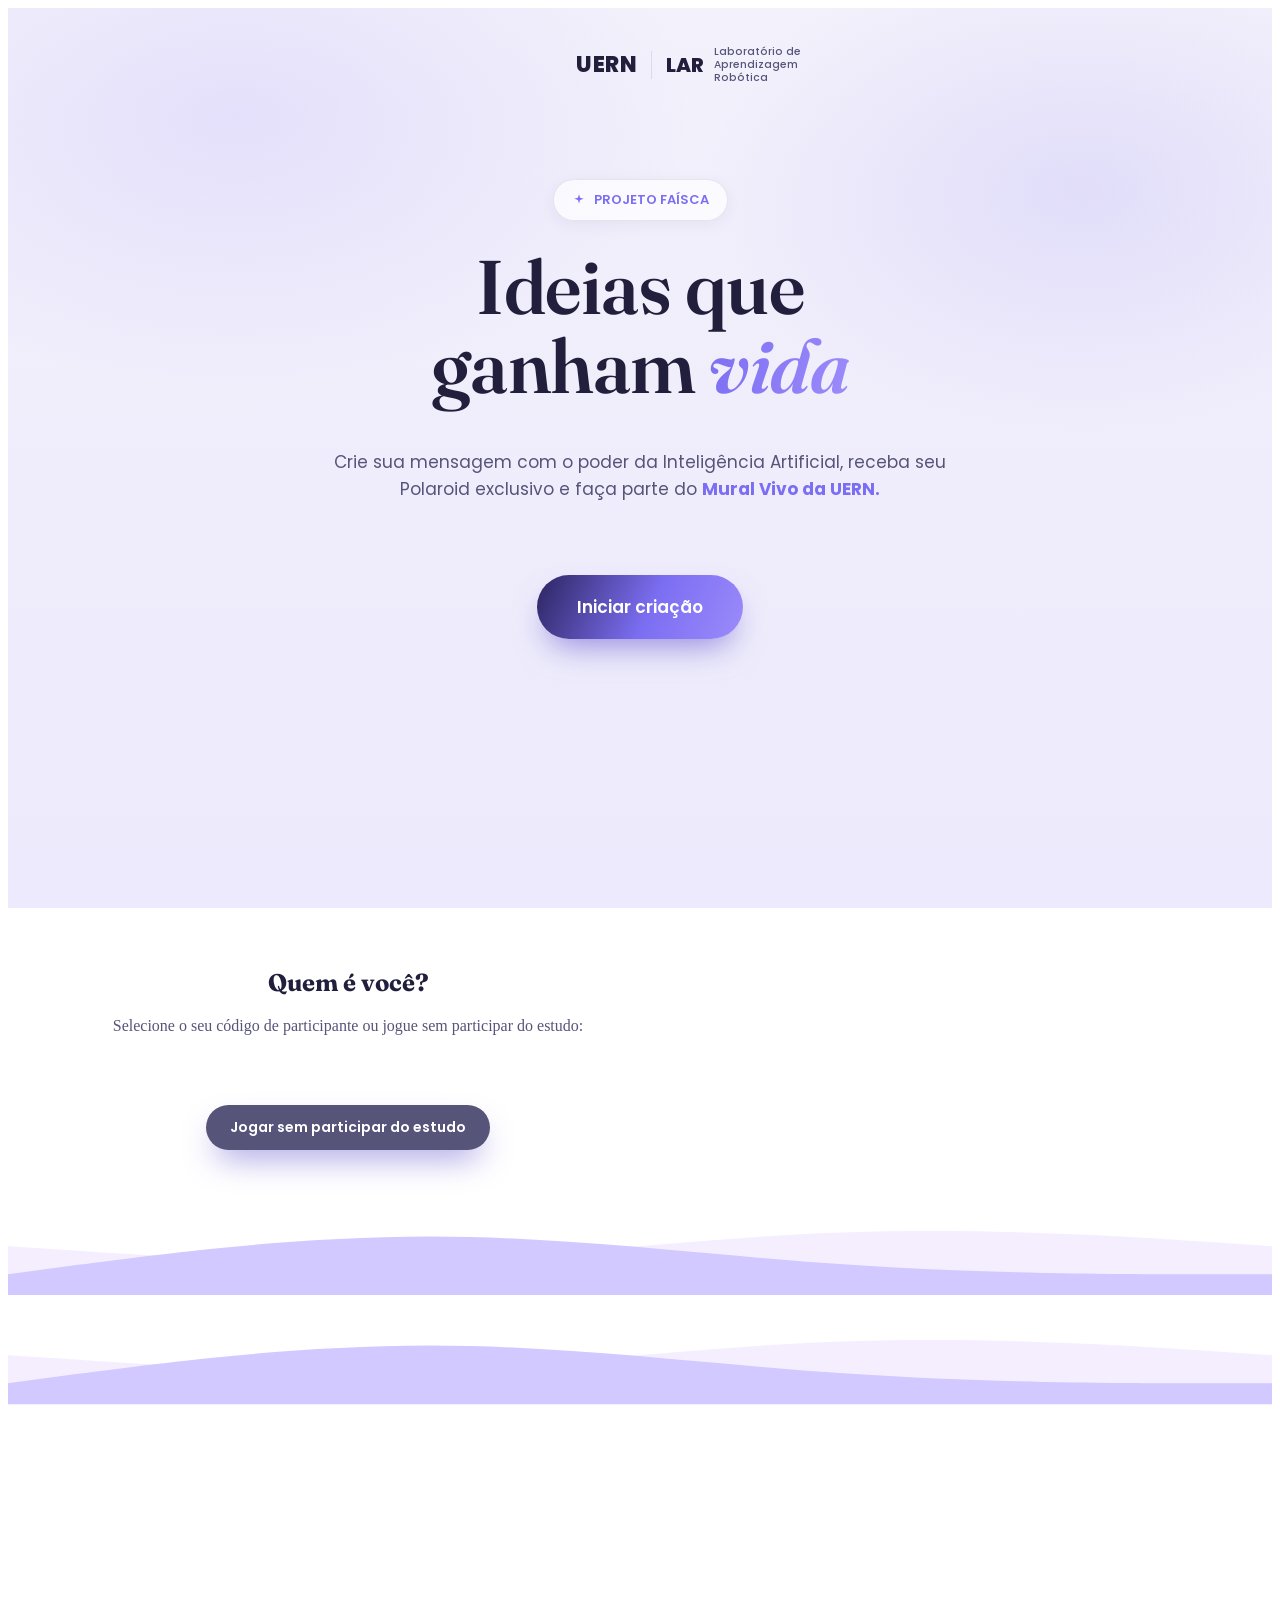
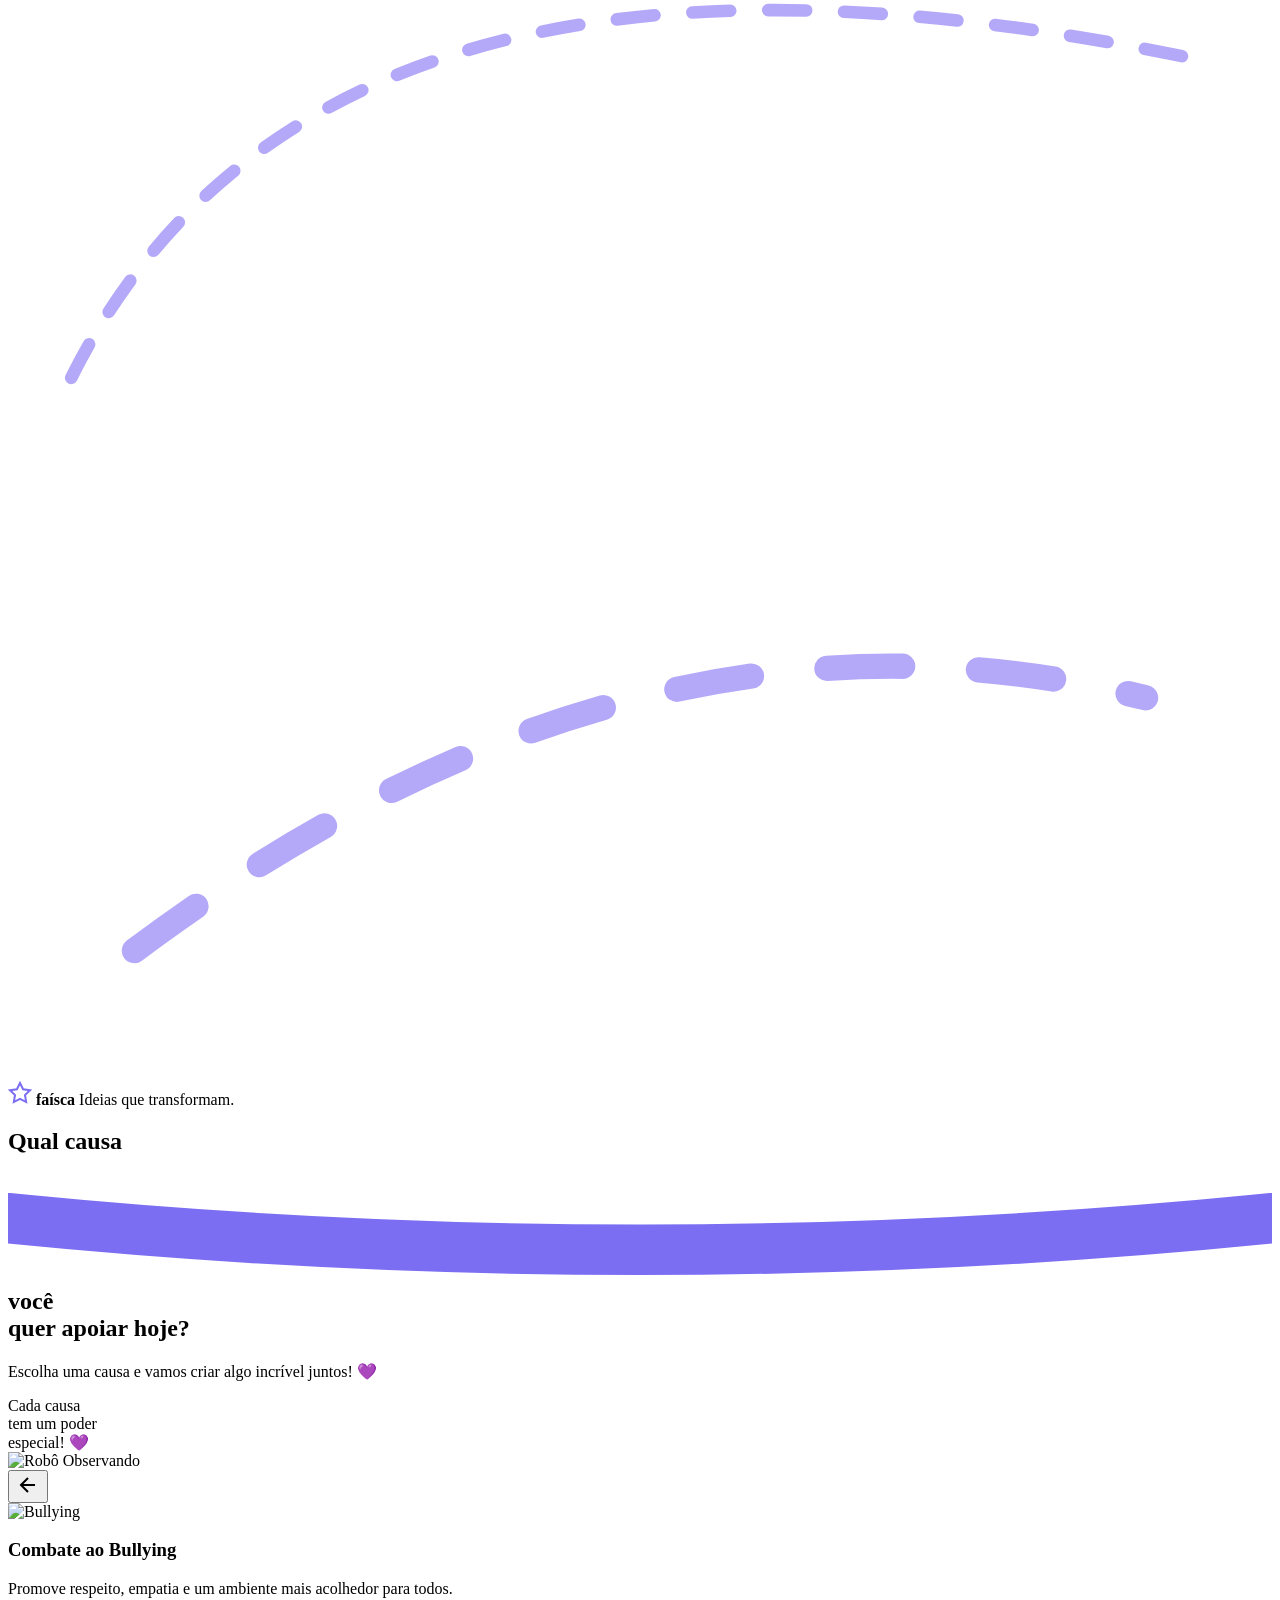
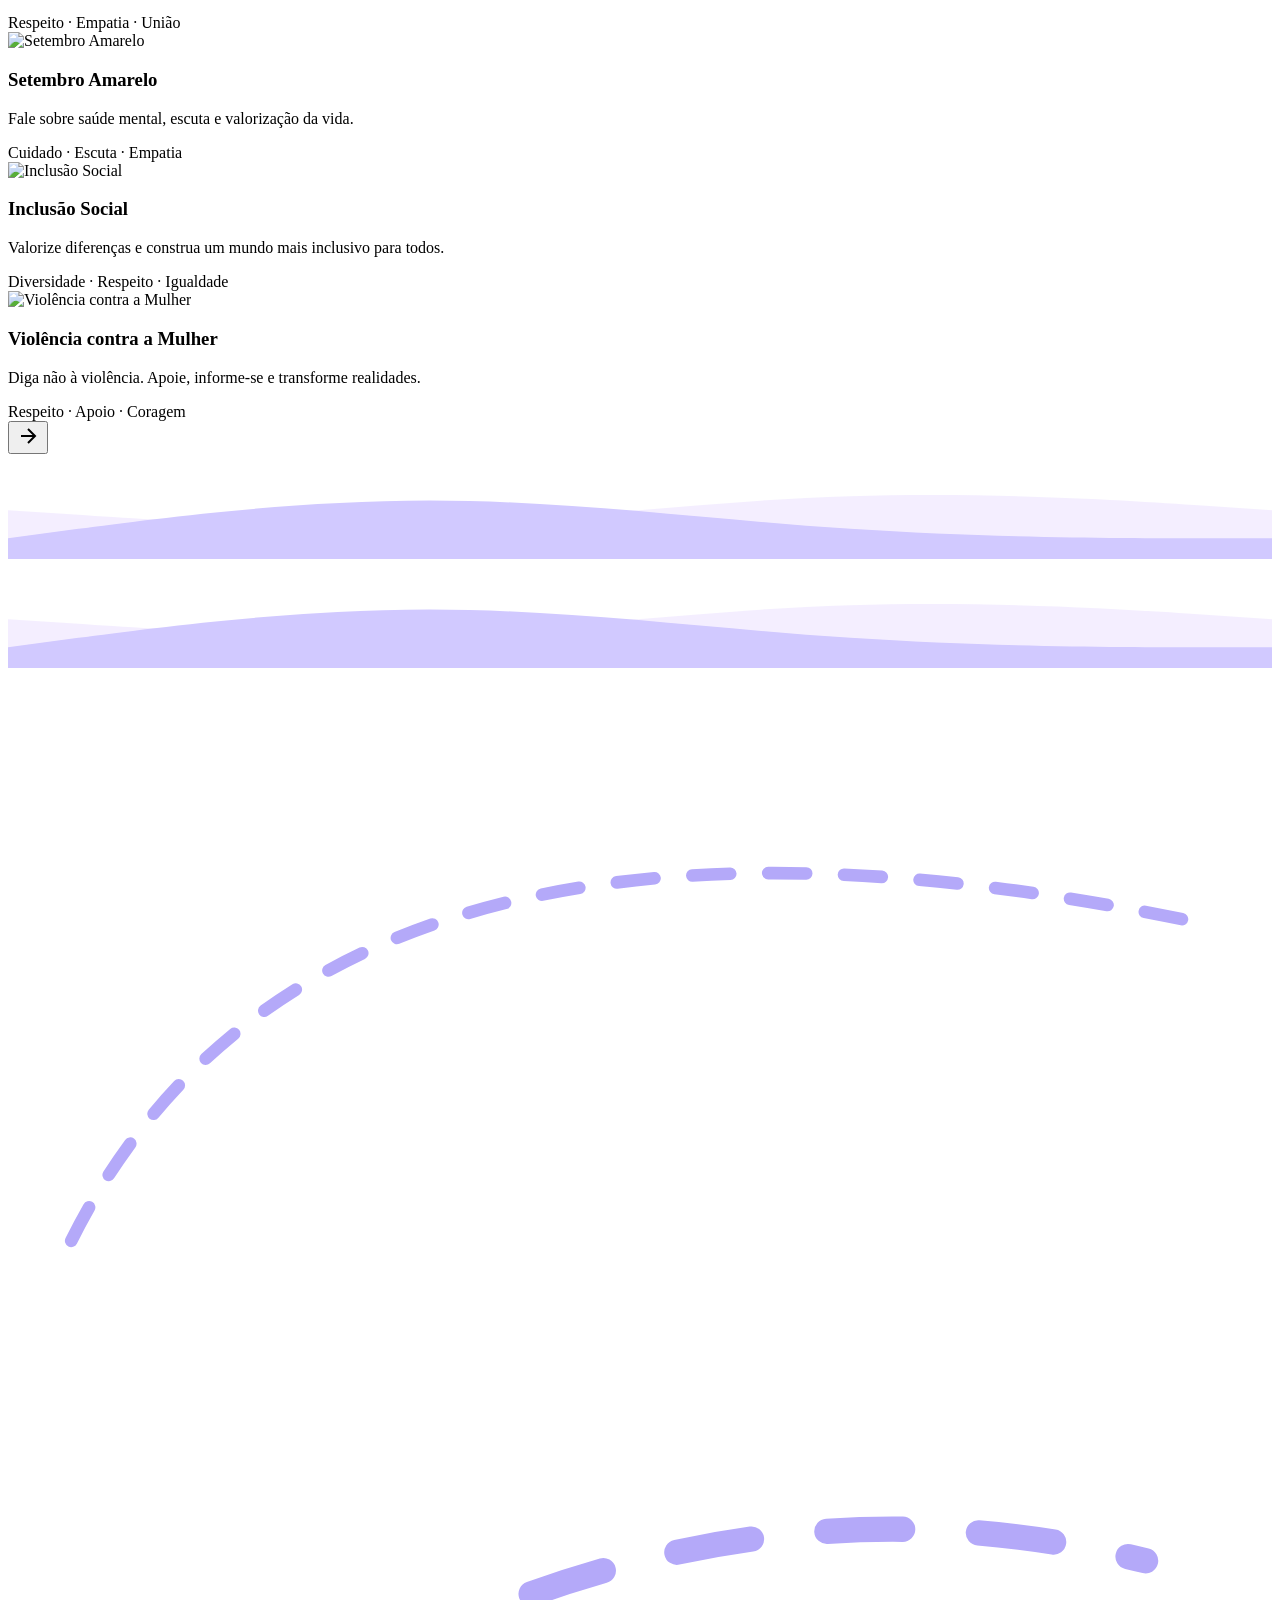
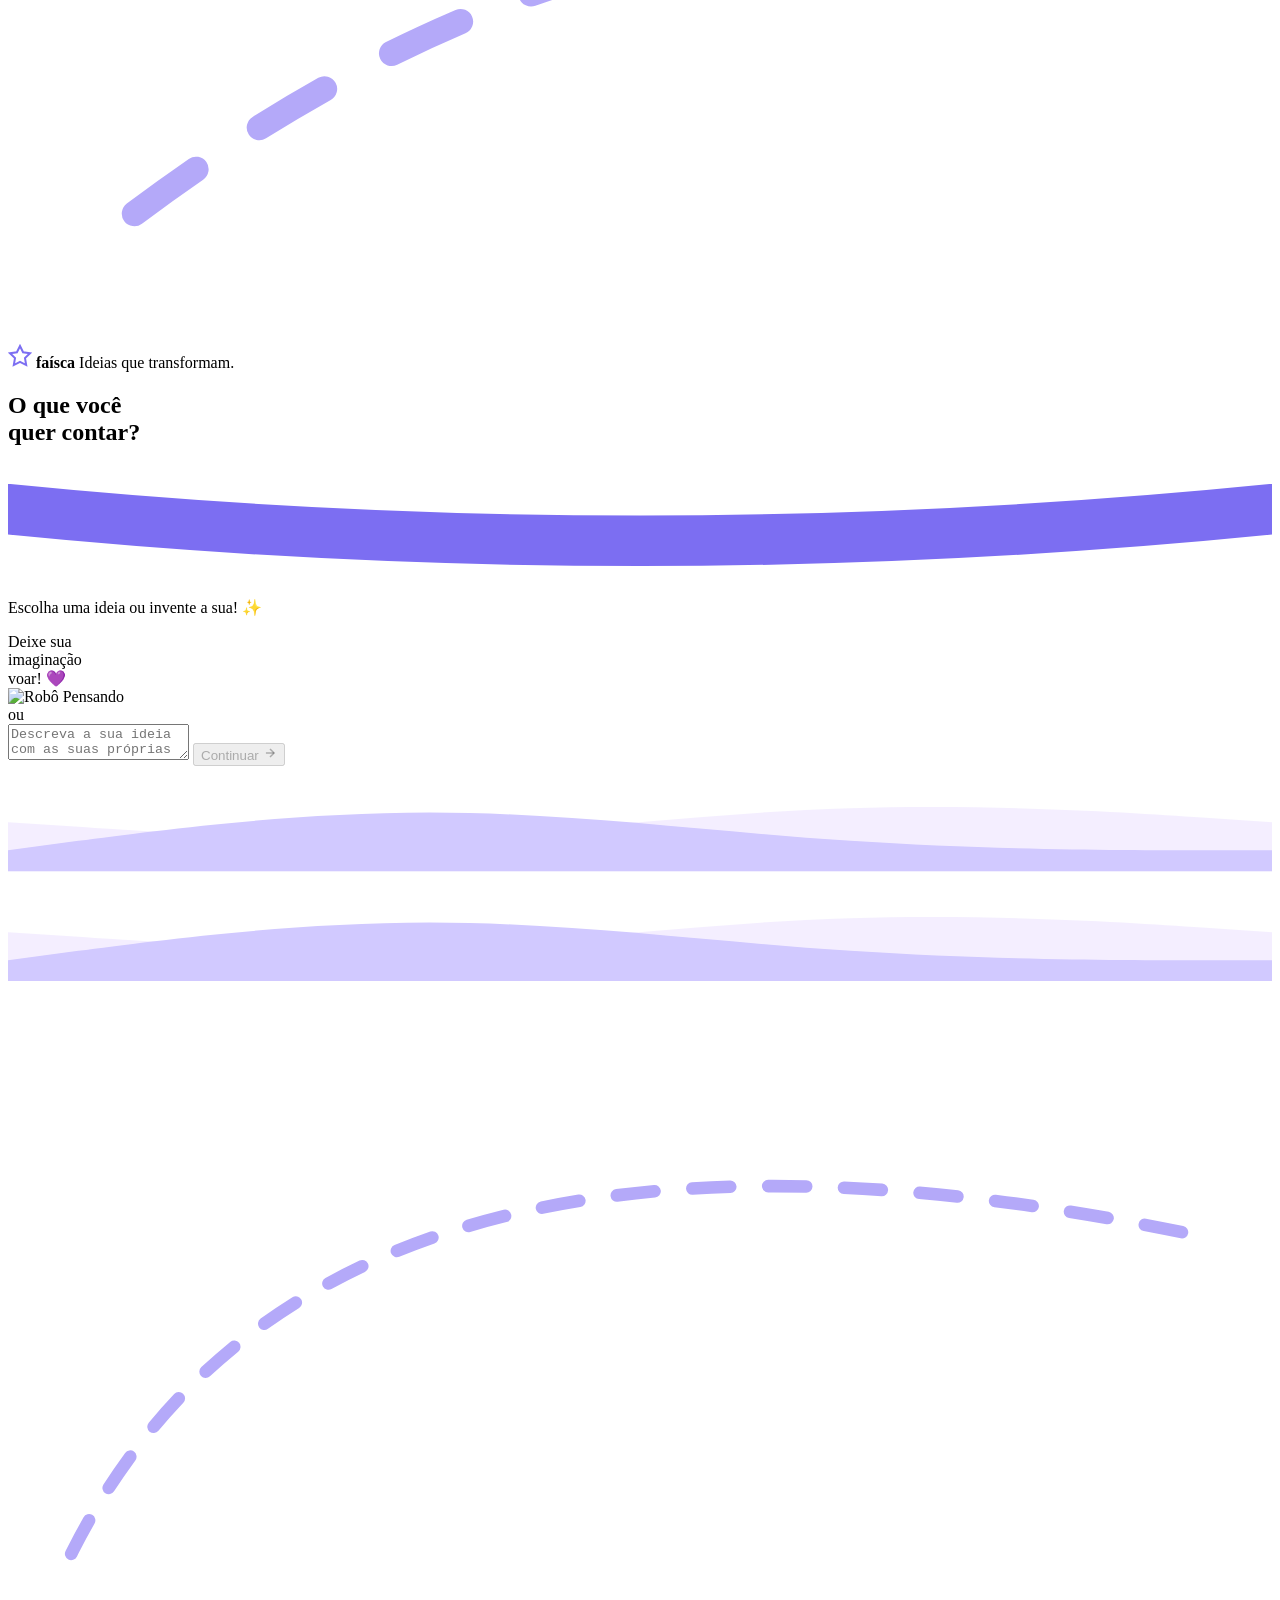
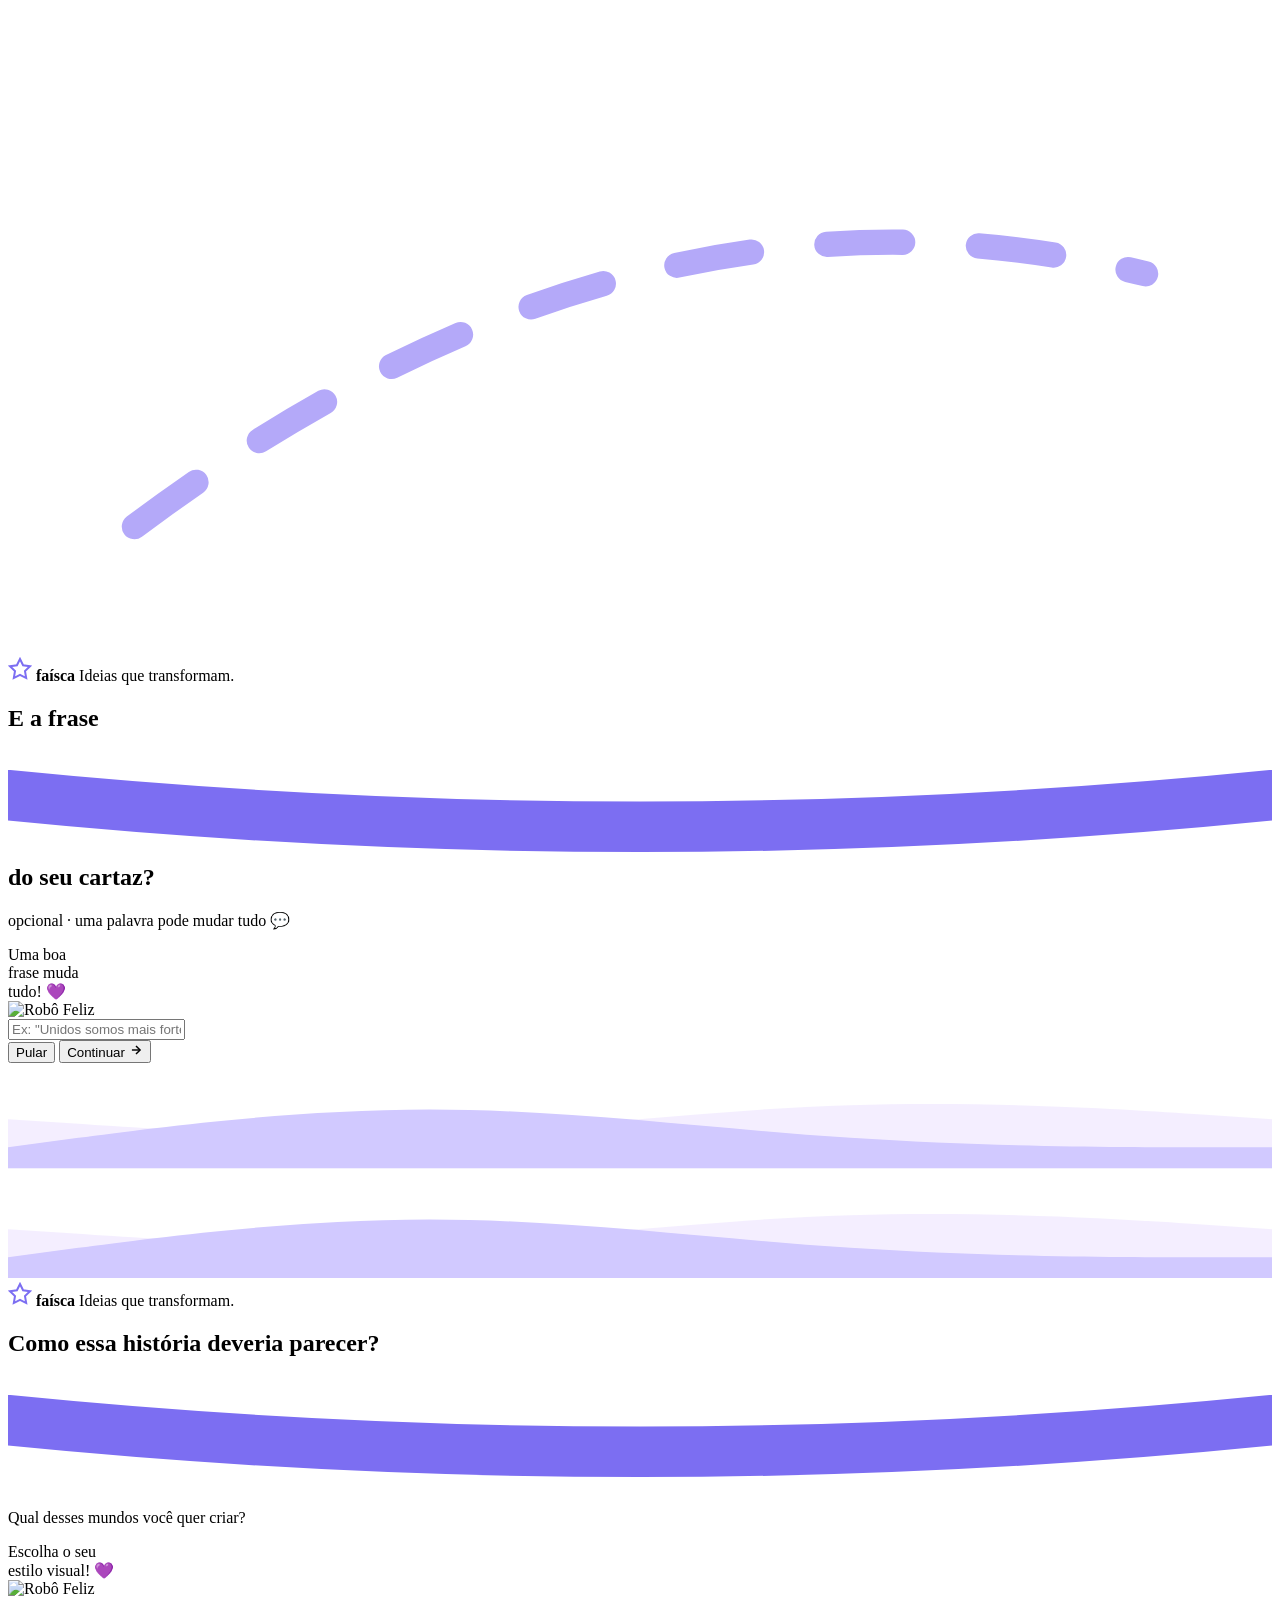
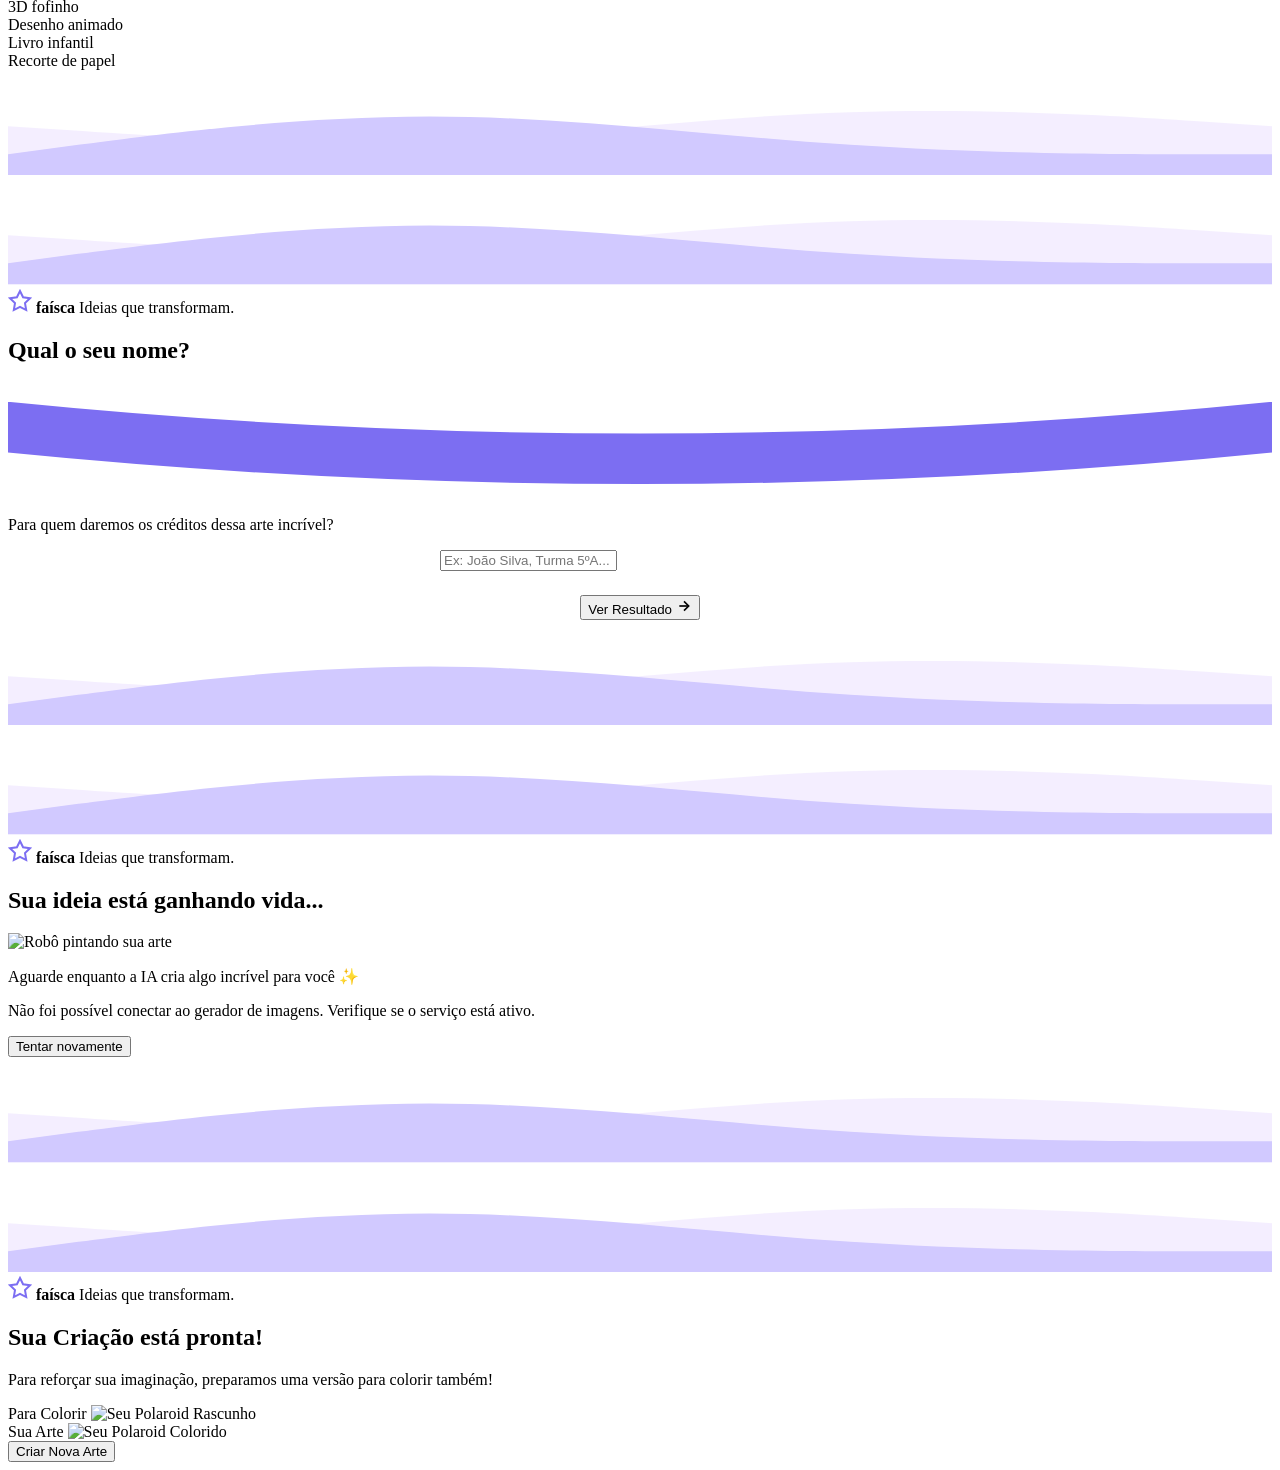
==== commit 8c90f3e6: "feat: separate pre-test and post-test into standalone pages and add survey-admin" ====
--- a/frontend/index.html
+++ b/frontend/index.html
@@ -119,165 +119,19 @@
       </div>
     </section>
 
-        <!-- STEP PRE-TEST -->
-    <section id="step-pre-test" class="step">
-      <div class="welcome-content" style="max-width: 800px; padding: 40px 20px; text-align: left; overflow-y: auto; height: 100vh;">
-        <h2 style="font-family: 'Fraunces', serif; color: var(--hero-ink); text-align: center; margin-bottom: 20px;">Termo de Consentimento Livre e Esclarecido</h2>
         
-        <div style="font-size: 14px; line-height: 1.6; color: var(--hero-ink-soft); margin-bottom: 30px; background: rgba(255,255,255,0.5); padding: 20px; border-radius: 12px; border: 1px solid var(--hero-border);">
-          <p>Você está sendo convidado(a) a participar de uma pesquisa que investiga como as pessoas interagem com uma inteligência artificial para criar banners em tempo real. O objetivo é compreender como os participantes percebem e avaliam esse processo de criação e o resultado gerado pela inteligência artificial.</p>
-          <br>
-          <p>Durante a atividade, você irá interagir com uma inteligência artificial, fornecendo instruções sobre o banner que deseja criar. A partir dessas instruções, a inteligência artificial irá gerar um banner em tempo real.</p>
-          <br>
-          <p>Após a atividade, você responderá a algumas perguntas sobre sua experiência de interação com a inteligência artificial e sobre o banner gerado. As perguntas abordarão aspectos como a facilidade para organizar e descrever suas ideias, a compreensão das instruções pela inteligência artificial, a correspondência entre o resultado gerado e o que você esperava e a necessidade de realizar correções ou alterações durante o processo. Também serão coletadas informações sobre sua avaliação do banner e seu nível de engajamento durante a atividade.</p>
-          <br>
-          <p>A atividade dura cerca de 10 minutos. O estudo apresenta risco mínimo, podendo causar apenas leve cansaço ou desconforto decorrente do uso da tela e da interação com a aplicação.</p>
-          <br>
-          <p>Não há benefícios diretos esperados para você, mas os resultados poderão contribuir para o desenvolvimento e aprimoramento de ferramentas de inteligência artificial voltadas à criação de conteúdos visuais de forma interativa e em tempo real.</p>
-          <br>
-          <p>Suas respostas serão anônimas e confidenciais. A participação é voluntária, e você pode desistir a qualquer momento, sem necessidade de justificativa e sem qualquer prejuízo.</p>
-          <br>
-          <p><strong>Pesquisador responsável:</strong><br>Professor Doutor Raul Benites Paradeda<br>raulparadeda@uern.br</p>
-        </div>
-
-        <div class="survey-form" id="survey-form">
-          <div class="question-block">
-            <label>Você aceita participar desta pesquisa?</label>
-            <div class="radio-group vertical" id="termo-radios">
-              <label><input type="radio" name="termo_aceito" value="sim"> Sim, concordo.</label>
-              <label><input type="radio" name="termo_aceito" value="nao"> Não, não concordo.</label>
-            </div>
-          </div>
-
-          <div id="survey-questions" style="display: none; opacity: 0; transition: opacity 0.5s;">
-            <div class="question-block">
-              <label>1. Qual é a sua idade?</label>
-              <select name="idade" class="survey-select">
-                <option value="" disabled selected>Selecione...</option>
-                <option value="0-13">0 a 13 anos</option>
-                <option value="14-29">14 a 29 anos</option>
-                <option value="30-45">30 a 45 anos</option>
-                <option value="46-61">46 a 61 anos</option>
-                <option value="62-80">62 a 80 anos</option>
-                <option value="81+">81 anos ou mais</option>
-              </select>
-            </div>
-
-            <div class="question-block">
-              <label>2. Qual é o seu nível de escolaridade?</label>
-              <select name="escolaridade" class="survey-select">
-                <option value="" disabled selected>Selecione...</option>
-                <option value="Ensino fundamental incompleto">Ensino fundamental incompleto</option>
-                <option value="Ensino fundamental completo">Ensino fundamental completo</option>
-                <option value="Ensino médio incompleto">Ensino médio incompleto</option>
-                <option value="Ensino médio completo">Ensino médio completo</option>
-                <option value="Ensino superior incompleto">Ensino superior incompleto</option>
-                <option value="Ensino superior completo">Ensino superior completo</option>
-                <option value="Pós-graduação">Pós-graduação</option>
-                <option value="Prefiro não Informar">Prefiro não Informar</option>
-                <option value="Outro">Outro</option>
-              </select>
-            </div>
-
-            <div class="question-block">
-              <label>3. Qual é o seu gênero?</label>
-              <select name="genero" class="survey-select">
-                <option value="" disabled selected>Selecione...</option>
-                <option value="Feminino">Feminino</option>
-                <option value="Masculino">Masculino</option>
-                <option value="Pessoa não binária">Pessoa não binária</option>
-                <option value="Prefiro não Informar">Prefiro não Informar</option>
-                <option value="Outro">Outro</option>
-              </select>
-            </div>
-
-            <div class="question-block">
-              <label>4. Você já usou alguma ferramenta de inteligência artificial generativa, como ChatGPT, Gemini ou Copilot?</label>
-              <div class="radio-group vertical">
-                <label><input type="radio" name="uso_ia" value="Nunca utilizei"> Nunca utilizei.</label>
-                <label><input type="radio" name="uso_ia" value="Poucas vezes"> Já utilizei poucas vezes, em situações pontuais.</label>
-                <label><input type="radio" name="uso_ia" value="Às vezes"> Utilizo às vezes, quando tenho alguma necessidade específica.</label>
-                <label><input type="radio" name="uso_ia" value="Frequentemente"> Utilizo frequentemente, em diferentes situações.</label>
-                <label><input type="radio" name="uso_ia" value="Quase todos os dias"> Utilizo quase todos os dias, em diversas atividades.</label>
-              </div>
-            </div>
-
-            <div class="question-block">
-              <label>5. Para quais finalidades você já utilizou uma IA generativa? (Múltipla escolha)</label>
-              <div class="checkbox-group vertical">
-                <label><input type="checkbox" name="finalidades_ia" value="Estudos ou atividades acadêmicas"> Estudos ou atividades acadêmicas</label>
-                <label><input type="checkbox" name="finalidades_ia" value="Tirar dúvidas ou obter informações"> Tirar dúvidas ou obter informações</label>
-                <label><input type="checkbox" name="finalidades_ia" value="Criar ou revisar textos"> Criar ou revisar textos</label>
-                <label><input type="checkbox" name="finalidades_ia" value="Criar ou editar imagens"> Criar ou editar imagens</label>
-                <label><input type="checkbox" name="finalidades_ia" value="Nunca utilizei"> Nunca utilizei uma IA generativa</label>
-                <label><input type="checkbox" name="finalidades_ia" value="Outro"> Outro</label>
-              </div>
-            </div>
-
-            <h3 style="font-family: 'Fraunces', serif; margin-top: 40px; margin-bottom: 10px;">Percepção sobre Inteligência Artificial Generativa</h3>
-            <p style="font-size: 13px; color: var(--hero-ink-soft); margin-bottom: 20px;">Indique o quanto você concorda ou discorda de cada afirmação.</p>
-            <div style="font-size: 11px; margin-bottom: 10px; color: #777;">1 = Discordo totalmente | 5 = Concordo totalmente</div>
-
-            <div class="question-block likert">
-              <label>6. A inteligência artificial é capaz de criar imagens de acordo com o que uma pessoa solicita.</label>
-              <div class="likert-scale">
-                <label><input type="radio" name="q6" value="1"> 1</label>
-                <label><input type="radio" name="q6" value="2"> 2</label>
-                <label><input type="radio" name="q6" value="3"> 3</label>
-                <label><input type="radio" name="q6" value="4"> 4</label>
-                <label><input type="radio" name="q6" value="5"> 5</label>
-              </div>
-            </div>
-
-            <div class="question-block likert">
-              <label>7. As imagens criadas por inteligência artificial podem representar aquilo que uma pessoa imaginou.</label>
-              <div class="likert-scale">
-                <label><input type="radio" name="q7" value="1"> 1</label>
-                <label><input type="radio" name="q7" value="2"> 2</label>
-                <label><input type="radio" name="q7" value="3"> 3</label>
-                <label><input type="radio" name="q7" value="4"> 4</label>
-                <label><input type="radio" name="q7" value="5"> 5</label>
-              </div>
-            </div>
-
-            <div class="question-block likert">
-              <label>8. Considero interessante utilizar inteligência artificial para criar imagens.</label>
-              <div class="likert-scale">
-                <label><input type="radio" name="q8" value="1"> 1</label>
-                <label><input type="radio" name="q8" value="2"> 2</label>
-                <label><input type="radio" name="q8" value="3"> 3</label>
-                <label><input type="radio" name="q8" value="4"> 4</label>
-                <label><input type="radio" name="q8" value="5"> 5</label>
-              </div>
-            </div>
-
-            <div class="question-block likert">
-              <label>9. Eu me sentiria confortável em utilizar uma imagem criada por inteligência artificial.</label>
-              <div class="likert-scale">
-                <label><input type="radio" name="q9" value="1"> 1</label>
-                <label><input type="radio" name="q9" value="2"> 2</label>
-                <label><input type="radio" name="q9" value="3"> 3</label>
-                <label><input type="radio" name="q9" value="4"> 4</label>
-                <label><input type="radio" name="q9" value="5"> 5</label>
-              </div>
-            </div>
-
-            <div class="question-block likert">
-              <label>10. Imagens criadas por inteligência artificial podem ser utilizadas para comunicar ideias ou mensagens.</label>
-              <div class="likert-scale">
-                <label><input type="radio" name="q10" value="1"> 1</label>
-                <label><input type="radio" name="q10" value="2"> 2</label>
-                <label><input type="radio" name="q10" value="3"> 3</label>
-                <label><input type="radio" name="q10" value="4"> 4</label>
-                <label><input type="radio" name="q10" value="5"> 5</label>
-              </div>
-            </div>
-          </div>
-          
-          <div style="text-align: center; margin-top: 40px; margin-bottom: 60px;">
-            <button class="hero-cta" id="btn-submit-pre-test" style="display: none; opacity: 0; transition: opacity 0.5s;">Iniciar Criação</button>
-          </div>
-        </div>
+
+        <!-- STEP SELECT USER -->
+    <section id="step-select-user" class="step">
+      <div class="welcome-content" style="max-width: 600px; padding: 40px; text-align: center;">
+        <h2 style="font-family: 'Fraunces', serif; color: var(--hero-ink); margin-bottom: 20px;">Quem é você?</h2>
+        <p style="font-size: 16px; color: var(--hero-ink-soft); margin-bottom: 30px;">Selecione o seu código de participante ou jogue sem participar do estudo:</p>
+        
+        <div id="totem-users-list" style="display: flex; gap: 10px; flex-wrap: wrap; justify-content: center; margin-bottom: 40px;">
+          <!-- Loaded via JS -->
+        </div>
+        
+        <button class="hero-cta" id="btn-skip-study" style="background: var(--hero-ink-soft); font-size: 14px; padding: 12px 24px;">Jogar sem participar do estudo</button>
       </div>
     </section>
 
@@ -750,256 +604,7 @@
       </div>
     </div>
 
-      <!-- STEP POST-TEST -->
-    <section id="step-post-test" class="step">
-      <div class="welcome-content" style="max-width: 800px; padding: 40px 20px; text-align: left; overflow-y: auto; height: 100vh;">
-        <h2 style="font-family: 'Fraunces', serif; color: var(--hero-ink); text-align: center; margin-bottom: 20px;">Avaliação da Experiência</h2>
-        <p style="text-align: center; color: var(--hero-ink-soft); margin-bottom: 40px;">Por favor, responda a este rápido questionário final para concluir sua participação na pesquisa.</p>
-        
-        <div class="survey-form" id="post-survey-form">
-<h3 style="font-family: 'Fraunces', serif; margin-top: 40px; margin-bottom: 10px;">Engajamento na Atividade</h3>
-<div style="font-size: 11px; margin-bottom: 20px; color: #777;">1 = Discordo totalmente | 5 = Concordo totalmente</div>
-<div class="question-block likert">
-              <label>1. Eu me concentrei intensamente na experiência.</label>
-              <div class="likert-scale">
-                <label><input type="radio" name="pq1" value="1"> 1</label>
-                <label><input type="radio" name="pq1" value="2"> 2</label>
-                <label><input type="radio" name="pq1" value="3"> 3</label>
-                <label><input type="radio" name="pq1" value="4"> 4</label>
-                <label><input type="radio" name="pq1" value="5"> 5</label>
-              </div>
-            </div>
-<div class="question-block likert">
-              <label>2. O tempo que passei usando a aplicação simplesmente voou.</label>
-              <div class="likert-scale">
-                <label><input type="radio" name="pq2" value="1"> 1</label>
-                <label><input type="radio" name="pq2" value="2"> 2</label>
-                <label><input type="radio" name="pq2" value="3"> 3</label>
-                <label><input type="radio" name="pq2" value="4"> 4</label>
-                <label><input type="radio" name="pq2" value="5"> 5</label>
-              </div>
-            </div>
-<div class="question-block likert">
-              <label>3. Fiquei absorvido na experiência.</label>
-              <div class="likert-scale">
-                <label><input type="radio" name="pq3" value="1"> 1</label>
-                <label><input type="radio" name="pq3" value="2"> 2</label>
-                <label><input type="radio" name="pq3" value="3"> 3</label>
-                <label><input type="radio" name="pq3" value="4"> 4</label>
-                <label><input type="radio" name="pq3" value="5"> 5</label>
-              </div>
-            </div>
-<div class="question-block likert">
-              <label>4. Fiquei frustrado ao usar a aplicação.</label>
-              <div class="likert-scale">
-                <label><input type="radio" name="pq4" value="1"> 1</label>
-                <label><input type="radio" name="pq4" value="2"> 2</label>
-                <label><input type="radio" name="pq4" value="3"> 3</label>
-                <label><input type="radio" name="pq4" value="4"> 4</label>
-                <label><input type="radio" name="pq4" value="5"> 5</label>
-              </div>
-            </div>
-<div class="question-block likert">
-              <label>5. Achei a aplicação confusa de usar</label>
-              <div class="likert-scale">
-                <label><input type="radio" name="pq5" value="1"> 1</label>
-                <label><input type="radio" name="pq5" value="2"> 2</label>
-                <label><input type="radio" name="pq5" value="3"> 3</label>
-                <label><input type="radio" name="pq5" value="4"> 4</label>
-                <label><input type="radio" name="pq5" value="5"> 5</label>
-              </div>
-            </div>
-<div class="question-block likert">
-              <label>6. Foi muito cansativo usar a aplicação.</label>
-              <div class="likert-scale">
-                <label><input type="radio" name="pq6" value="1"> 1</label>
-                <label><input type="radio" name="pq6" value="2"> 2</label>
-                <label><input type="radio" name="pq6" value="3"> 3</label>
-                <label><input type="radio" name="pq6" value="4"> 4</label>
-                <label><input type="radio" name="pq6" value="5"> 5</label>
-              </div>
-            </div>
-<div class="question-block likert">
-              <label>7. A aplicação é atraente.</label>
-              <div class="likert-scale">
-                <label><input type="radio" name="pq7" value="1"> 1</label>
-                <label><input type="radio" name="pq7" value="2"> 2</label>
-                <label><input type="radio" name="pq7" value="3"> 3</label>
-                <label><input type="radio" name="pq7" value="4"> 4</label>
-                <label><input type="radio" name="pq7" value="5"> 5</label>
-              </div>
-            </div>
-<div class="question-block likert">
-              <label>8. A aplicação é esteticamente agradável.</label>
-              <div class="likert-scale">
-                <label><input type="radio" name="pq8" value="1"> 1</label>
-                <label><input type="radio" name="pq8" value="2"> 2</label>
-                <label><input type="radio" name="pq8" value="3"> 3</label>
-                <label><input type="radio" name="pq8" value="4"> 4</label>
-                <label><input type="radio" name="pq8" value="5"> 5</label>
-              </div>
-            </div>
-<div class="question-block likert">
-              <label>9. A aplicação chamou minha atenção visualmente</label>
-              <div class="likert-scale">
-                <label><input type="radio" name="pq9" value="1"> 1</label>
-                <label><input type="radio" name="pq9" value="2"> 2</label>
-                <label><input type="radio" name="pq9" value="3"> 3</label>
-                <label><input type="radio" name="pq9" value="4"> 4</label>
-                <label><input type="radio" name="pq9" value="5"> 5</label>
-              </div>
-            </div>
-<div class="question-block likert">
-              <label>10. Valeu a pena usar a aplicação.</label>
-              <div class="likert-scale">
-                <label><input type="radio" name="pq10" value="1"> 1</label>
-                <label><input type="radio" name="pq10" value="2"> 2</label>
-                <label><input type="radio" name="pq10" value="3"> 3</label>
-                <label><input type="radio" name="pq10" value="4"> 4</label>
-                <label><input type="radio" name="pq10" value="5"> 5</label>
-              </div>
-            </div>
-<div class="question-block likert">
-              <label>11. Minha experiência foi gratificante.</label>
-              <div class="likert-scale">
-                <label><input type="radio" name="pq11" value="1"> 1</label>
-                <label><input type="radio" name="pq11" value="2"> 2</label>
-                <label><input type="radio" name="pq11" value="3"> 3</label>
-                <label><input type="radio" name="pq11" value="4"> 4</label>
-                <label><input type="radio" name="pq11" value="5"> 5</label>
-              </div>
-            </div>
-<div class="question-block likert">
-              <label>12. Eu me senti inserido na experiência.</label>
-              <div class="likert-scale">
-                <label><input type="radio" name="pq12" value="1"> 1</label>
-                <label><input type="radio" name="pq12" value="2"> 2</label>
-                <label><input type="radio" name="pq12" value="3"> 3</label>
-                <label><input type="radio" name="pq12" value="4"> 4</label>
-                <label><input type="radio" name="pq12" value="5"> 5</label>
-              </div>
-            </div>
-<h3 style="font-family: 'Fraunces', serif; margin-top: 40px; margin-bottom: 10px;">Experiência de Interação com a IA</h3>
-<div style="font-size: 11px; margin-bottom: 20px; color: #777;">1 = Discordo totalmente | 5 = Concordo totalmente</div>
-<div class="question-block likert">
-              <label>13. Foi fácil organizar minhas ideias para descrever à IA o que eu queria transmitir.</label>
-              <div class="likert-scale">
-                <label><input type="radio" name="pq13" value="1"> 1</label>
-                <label><input type="radio" name="pq13" value="2"> 2</label>
-                <label><input type="radio" name="pq13" value="3"> 3</label>
-                <label><input type="radio" name="pq13" value="4"> 4</label>
-                <label><input type="radio" name="pq13" value="5"> 5</label>
-              </div>
-            </div>
-<div class="question-block likert">
-              <label>14. A IA compreendeu o que eu queria transmitir por meio do meu prompt.</label>
-              <div class="likert-scale">
-                <label><input type="radio" name="pq14" value="1"> 1</label>
-                <label><input type="radio" name="pq14" value="2"> 2</label>
-                <label><input type="radio" name="pq14" value="3"> 3</label>
-                <label><input type="radio" name="pq14" value="4"> 4</label>
-                <label><input type="radio" name="pq14" value="5"> 5</label>
-              </div>
-            </div>
-<div class="question-block likert">
-              <label>15. O cartaz gerado pela IA correspondeu ao que eu esperava.</label>
-              <div class="likert-scale">
-                <label><input type="radio" name="pq15" value="1"> 1</label>
-                <label><input type="radio" name="pq15" value="2"> 2</label>
-                <label><input type="radio" name="pq15" value="3"> 3</label>
-                <label><input type="radio" name="pq15" value="4"> 4</label>
-                <label><input type="radio" name="pq15" value="5"> 5</label>
-              </div>
-            </div>
-<div class="question-block likert">
-              <label>16. Foi necessário fazer várias correções ou alterações no prompt para obter um resultado satisfatório.</label>
-              <div class="likert-scale">
-                <label><input type="radio" name="pq16" value="1"> 1</label>
-                <label><input type="radio" name="pq16" value="2"> 2</label>
-                <label><input type="radio" name="pq16" value="3"> 3</label>
-                <label><input type="radio" name="pq16" value="4"> 4</label>
-                <label><input type="radio" name="pq16" value="5"> 5</label>
-              </div>
-            </div>
-<div class="question-block likert">
-              <label>17. Consegui obter o resultado que esperava com a ajuda da IA.</label>
-              <div class="likert-scale">
-                <label><input type="radio" name="pq17" value="1"> 1</label>
-                <label><input type="radio" name="pq17" value="2"> 2</label>
-                <label><input type="radio" name="pq17" value="3"> 3</label>
-                <label><input type="radio" name="pq17" value="4"> 4</label>
-                <label><input type="radio" name="pq17" value="5"> 5</label>
-              </div>
-            </div>
-<h3 style="font-family: 'Fraunces', serif; margin-top: 40px; margin-bottom: 10px;">Avaliação do Cartaz</h3>
-<div style="font-size: 11px; margin-bottom: 20px; color: #777;">1 = Discordo totalmente | 5 = Concordo totalmente</div>
-<div class="question-block likert">
-              <label>18. O cartaz apresenta uma mensagem clara sobre o tema abordado.</label>
-              <div class="likert-scale">
-                <label><input type="radio" name="pq18" value="1"> 1</label>
-                <label><input type="radio" name="pq18" value="2"> 2</label>
-                <label><input type="radio" name="pq18" value="3"> 3</label>
-                <label><input type="radio" name="pq18" value="4"> 4</label>
-                <label><input type="radio" name="pq18" value="5"> 5</label>
-              </div>
-            </div>
-<div class="question-block likert">
-              <label>19. As informações apresentadas no cartaz são relevantes para o tema.</label>
-              <div class="likert-scale">
-                <label><input type="radio" name="pq19" value="1"> 1</label>
-                <label><input type="radio" name="pq19" value="2"> 2</label>
-                <label><input type="radio" name="pq19" value="3"> 3</label>
-                <label><input type="radio" name="pq19" value="4"> 4</label>
-                <label><input type="radio" name="pq19" value="5"> 5</label>
-              </div>
-            </div>
-<div class="question-block likert">
-              <label>20. A organização visual do cartaz facilita a compreensão da mensagem.</label>
-              <div class="likert-scale">
-                <label><input type="radio" name="pq20" value="1"> 1</label>
-                <label><input type="radio" name="pq20" value="2"> 2</label>
-                <label><input type="radio" name="pq20" value="3"> 3</label>
-                <label><input type="radio" name="pq20" value="4"> 4</label>
-                <label><input type="radio" name="pq20" value="5"> 5</label>
-              </div>
-            </div>
-<div class="question-block likert">
-              <label>21. O cartaz é visualmente atrativo e chama a atenção para o tema.</label>
-              <div class="likert-scale">
-                <label><input type="radio" name="pq21" value="1"> 1</label>
-                <label><input type="radio" name="pq21" value="2"> 2</label>
-                <label><input type="radio" name="pq21" value="3"> 3</label>
-                <label><input type="radio" name="pq21" value="4"> 4</label>
-                <label><input type="radio" name="pq21" value="5"> 5</label>
-              </div>
-            </div>
-<div class="question-block likert">
-              <label>22. O cartaz apresenta potencial para contribuir com a conscientização sobre o tema.</label>
-              <div class="likert-scale">
-                <label><input type="radio" name="pq22" value="1"> 1</label>
-                <label><input type="radio" name="pq22" value="2"> 2</label>
-                <label><input type="radio" name="pq22" value="3"> 3</label>
-                <label><input type="radio" name="pq22" value="4"> 4</label>
-                <label><input type="radio" name="pq22" value="5"> 5</label>
-              </div>
-            </div>
-
-          <h3 style="font-family: 'Fraunces', serif; margin-top: 40px; margin-bottom: 10px;">Participação Futura</h3>
-          <div class="question-block">
-            <label>23. Você gostaria de participar novamente de uma atividade semelhante utilizando uma IA?</label>
-            <div class="radio-group vertical">
-              <label><input type="radio" name="pq23" value="Sim"> Sim</label>
-              <label><input type="radio" name="pq23" value="Talvez"> Talvez</label>
-              <label><input type="radio" name="pq23" value="Não"> Não</label>
-            </div>
-          </div>
-          
-          <div style="text-align: center; margin-top: 40px; margin-bottom: 60px;">
-            <button class="hero-cta" id="btn-submit-post-test">Finalizar Estudo e Reiniciar</button>
-          </div>
-        </div>
-      </div>
-    </section>
+      
 
     </main>
   <script type="module" src="/static/js/main_new.js?v=27"></script>
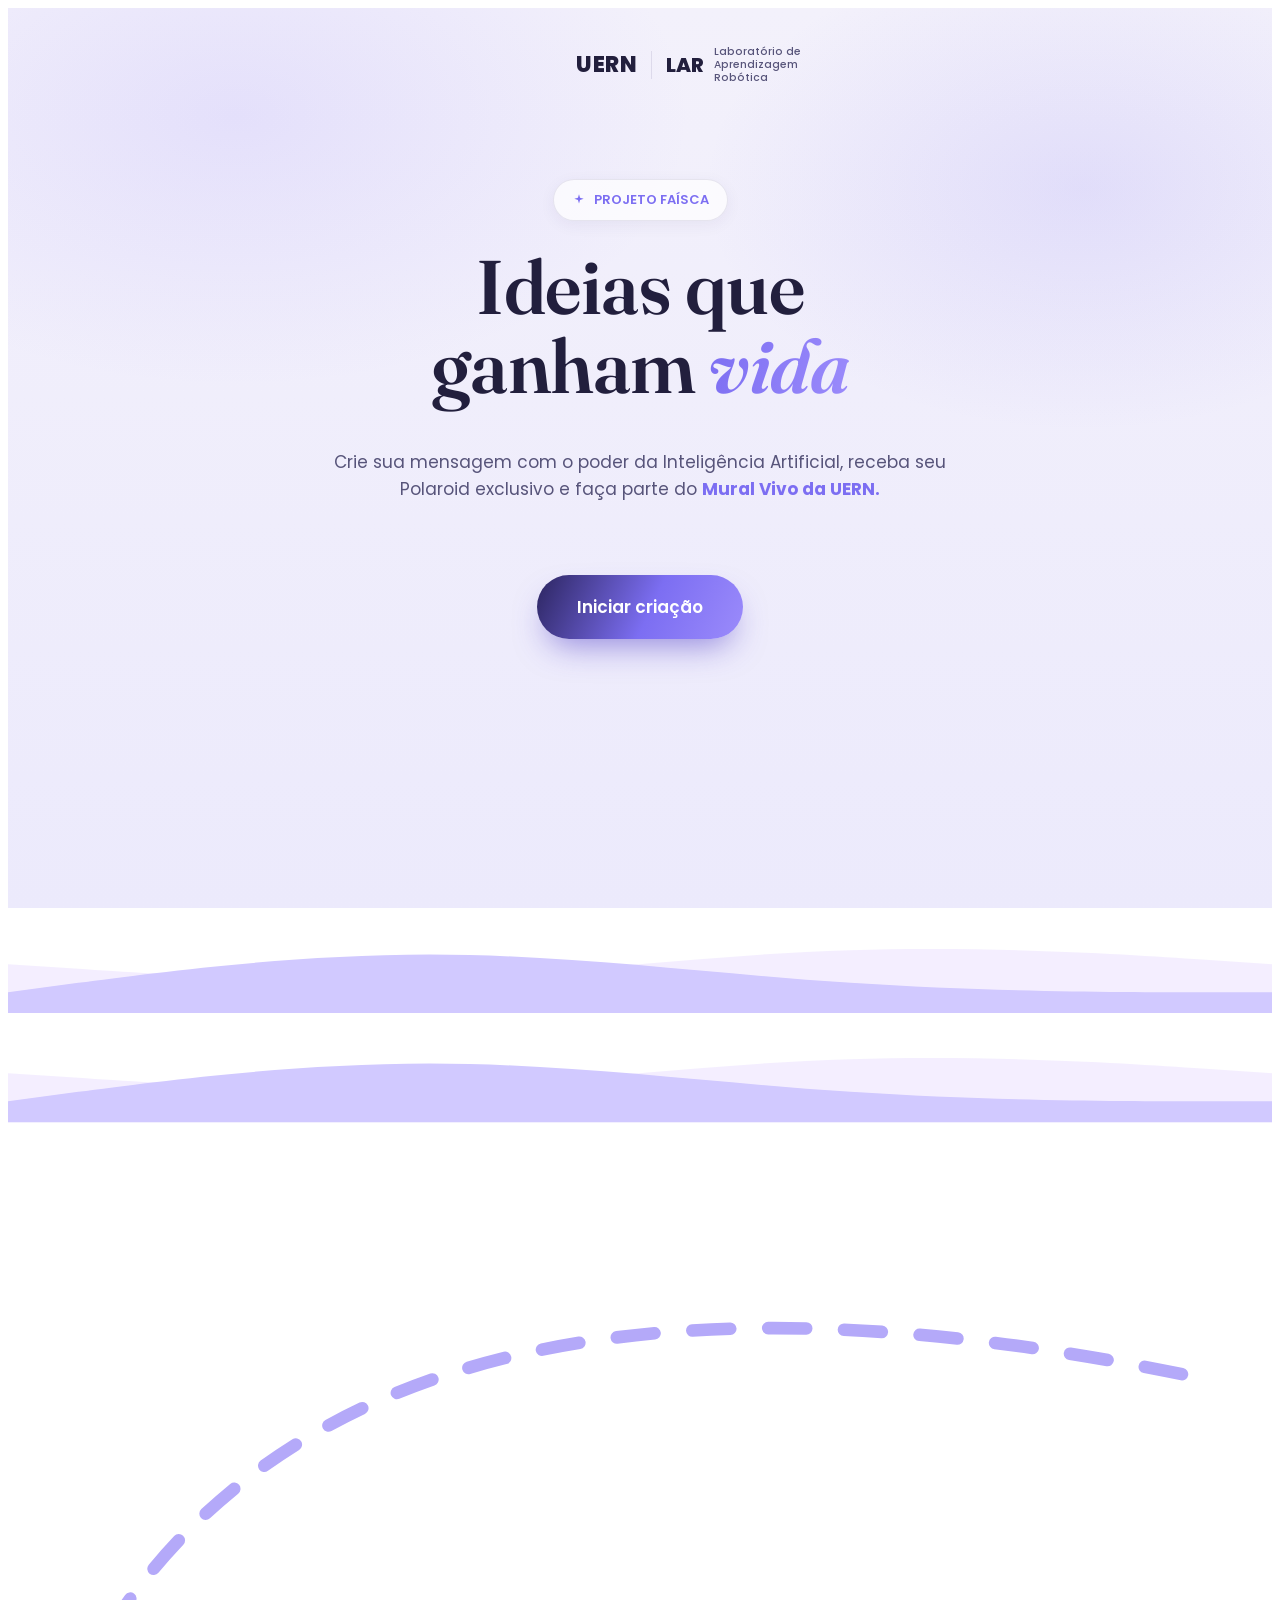
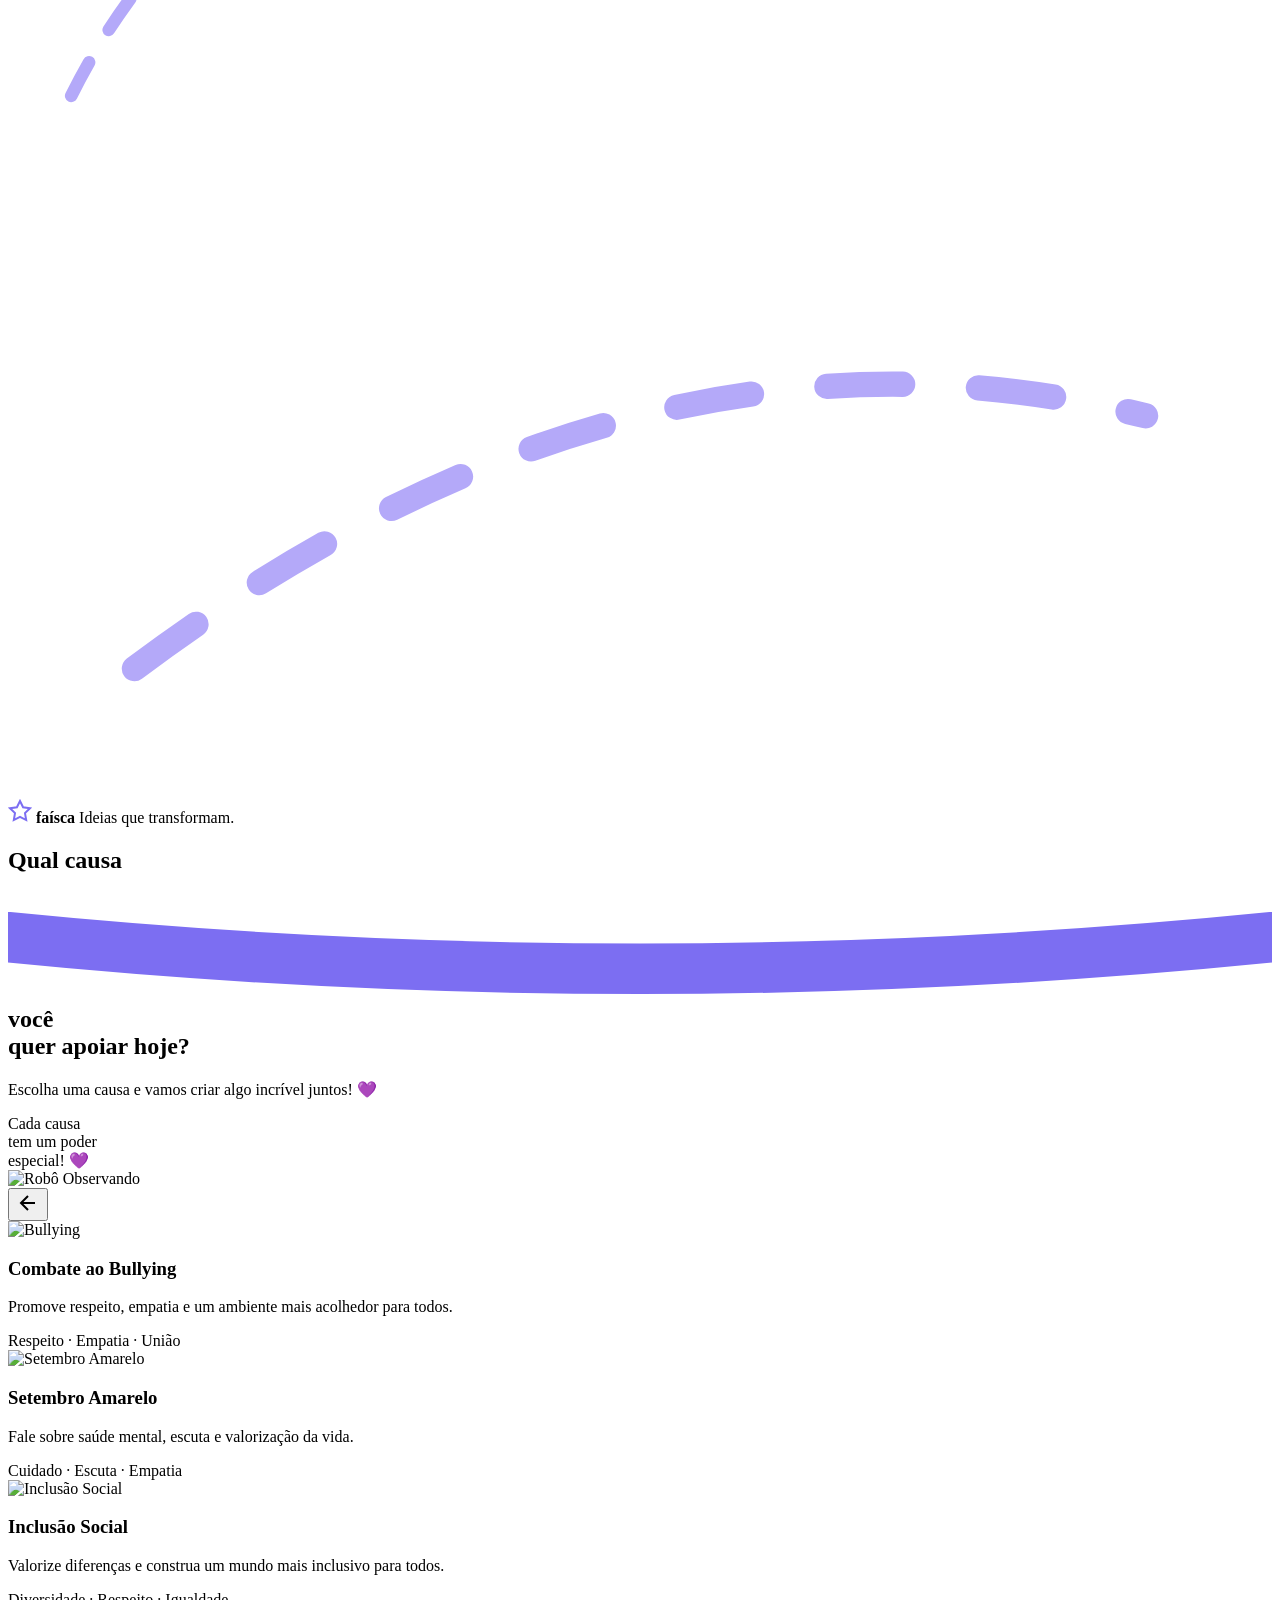
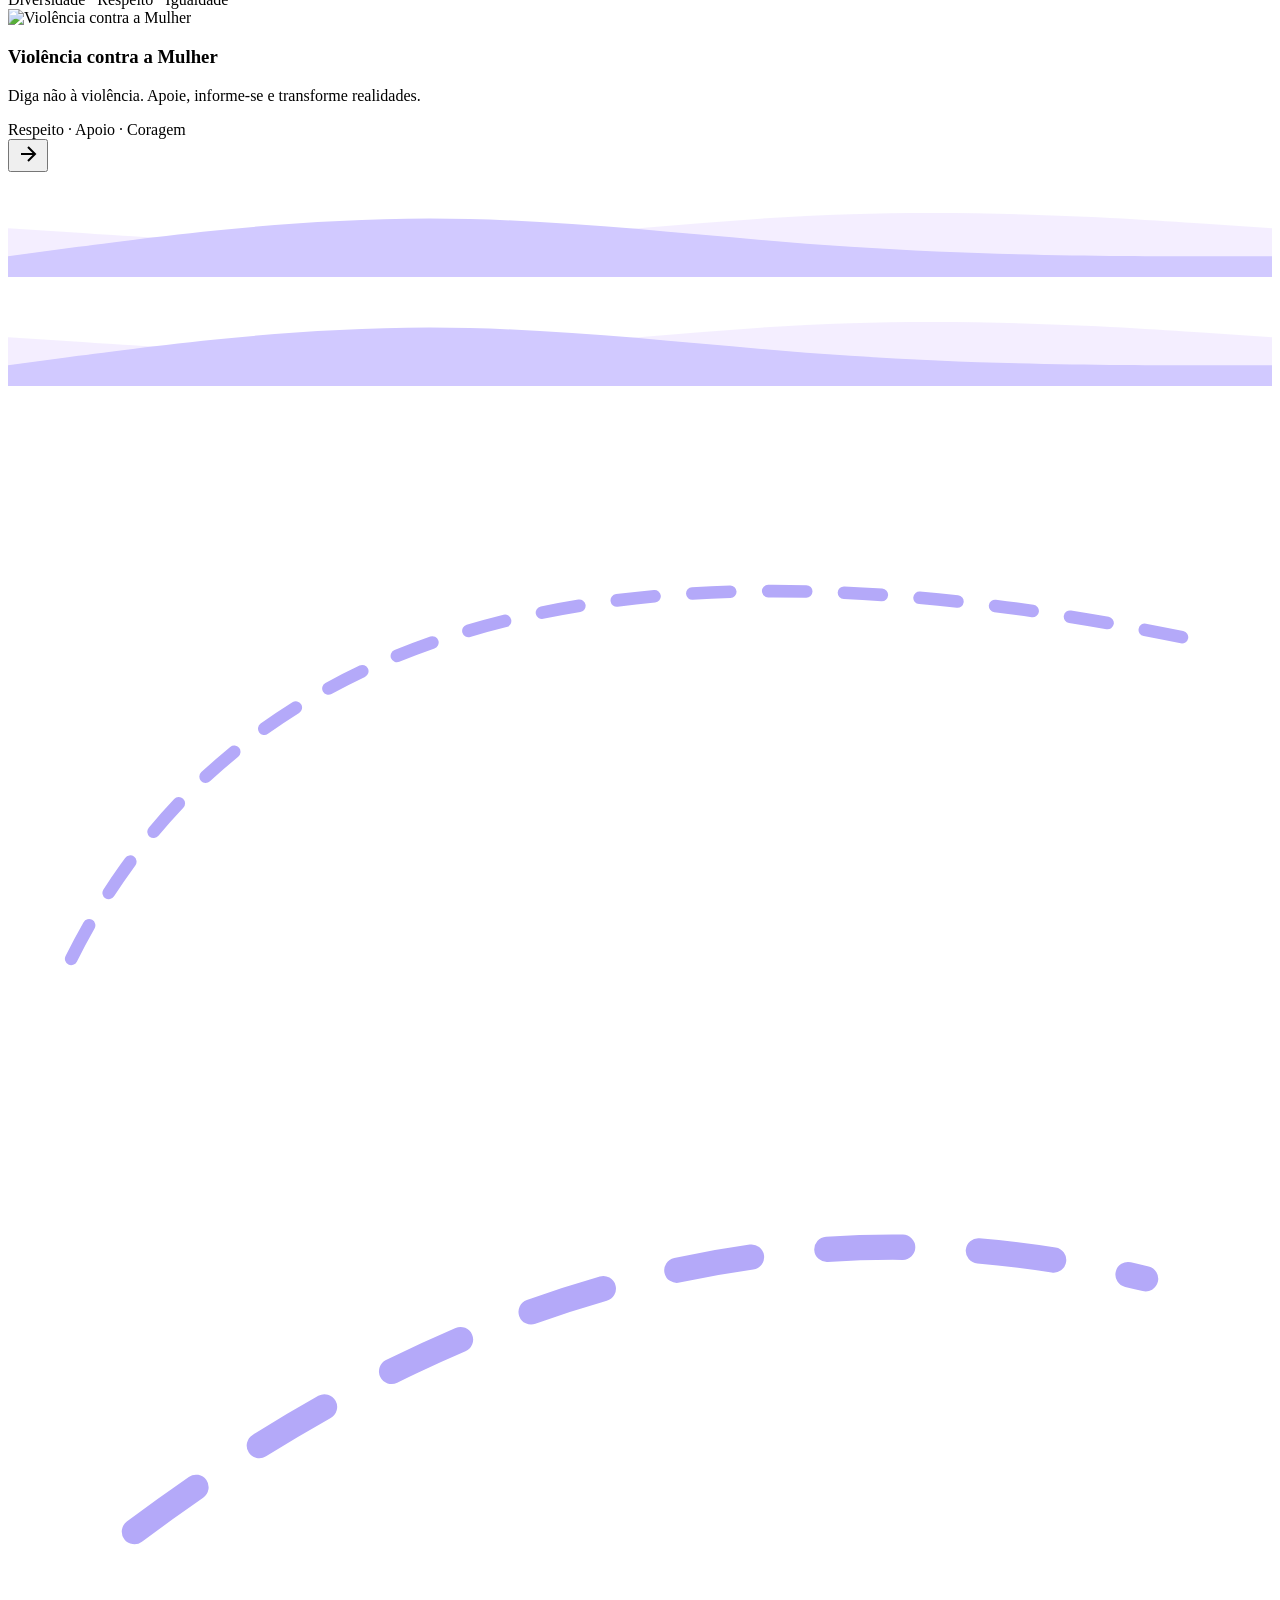
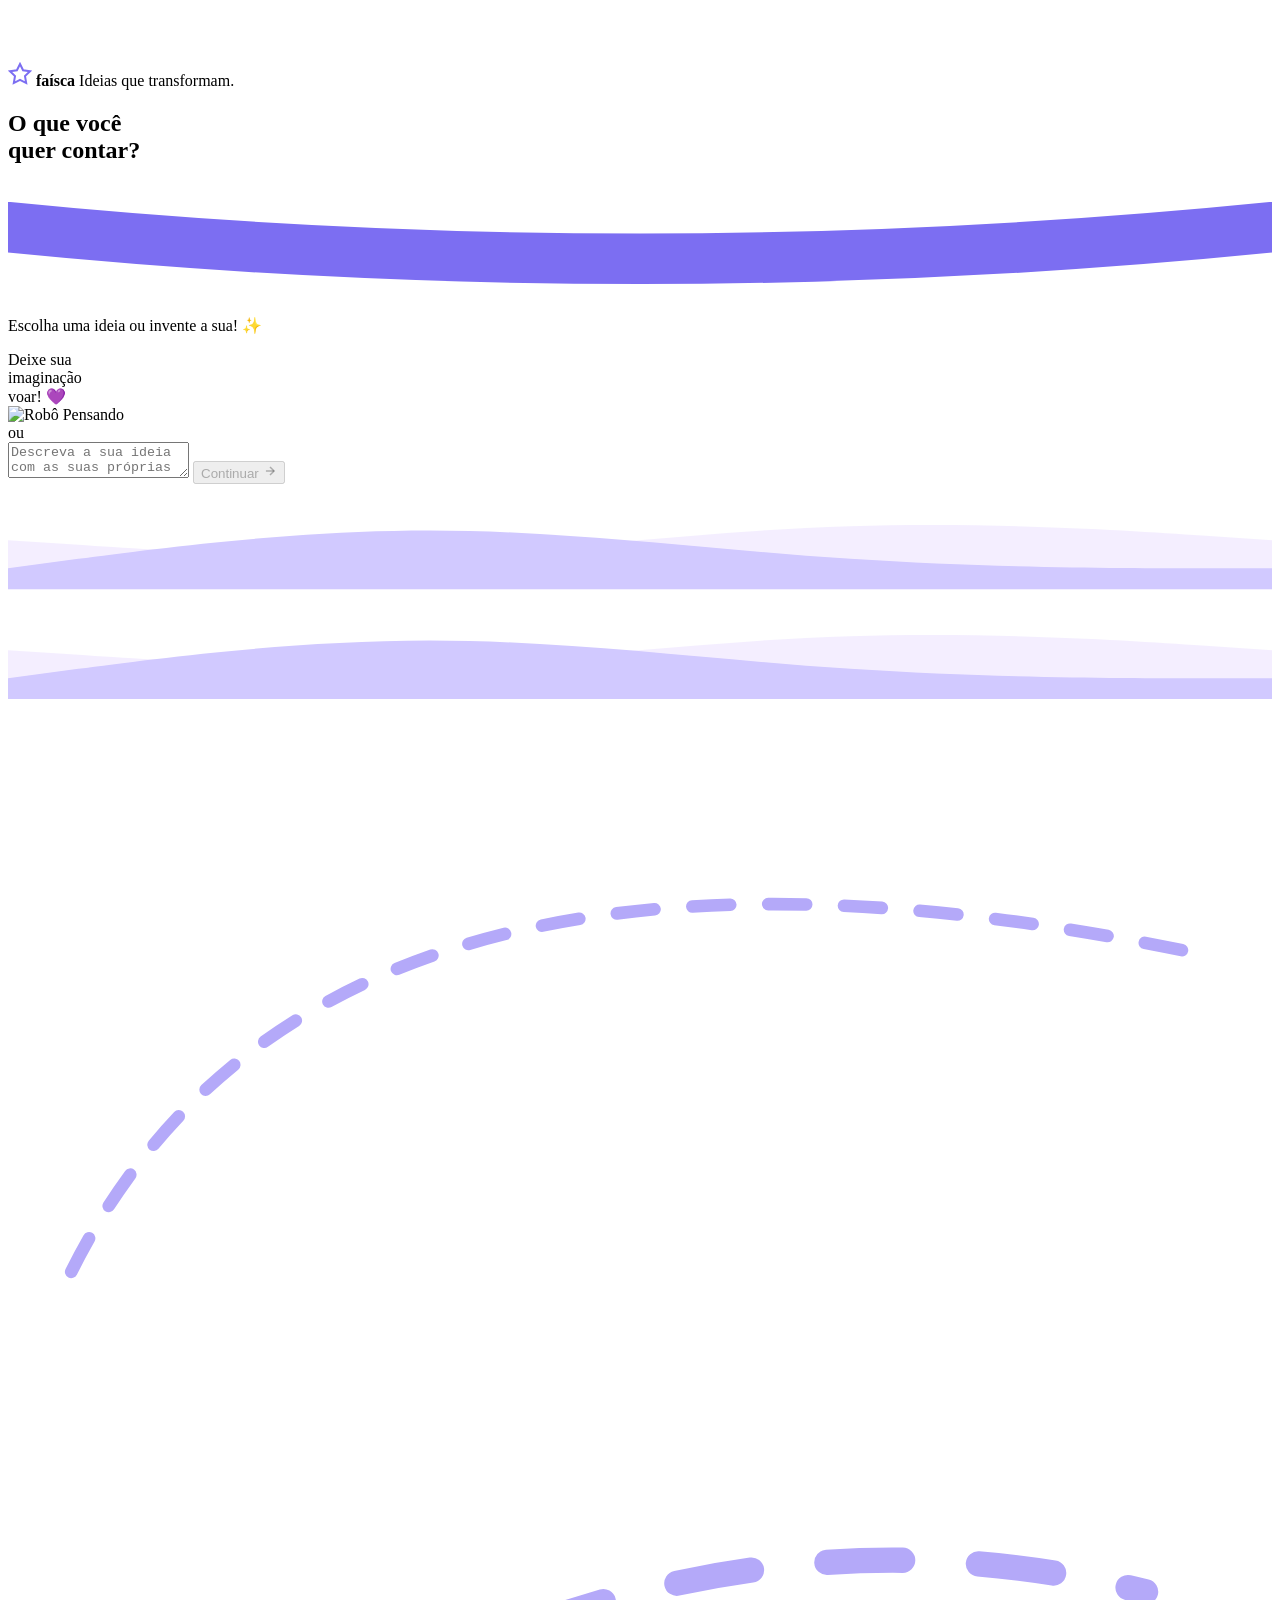
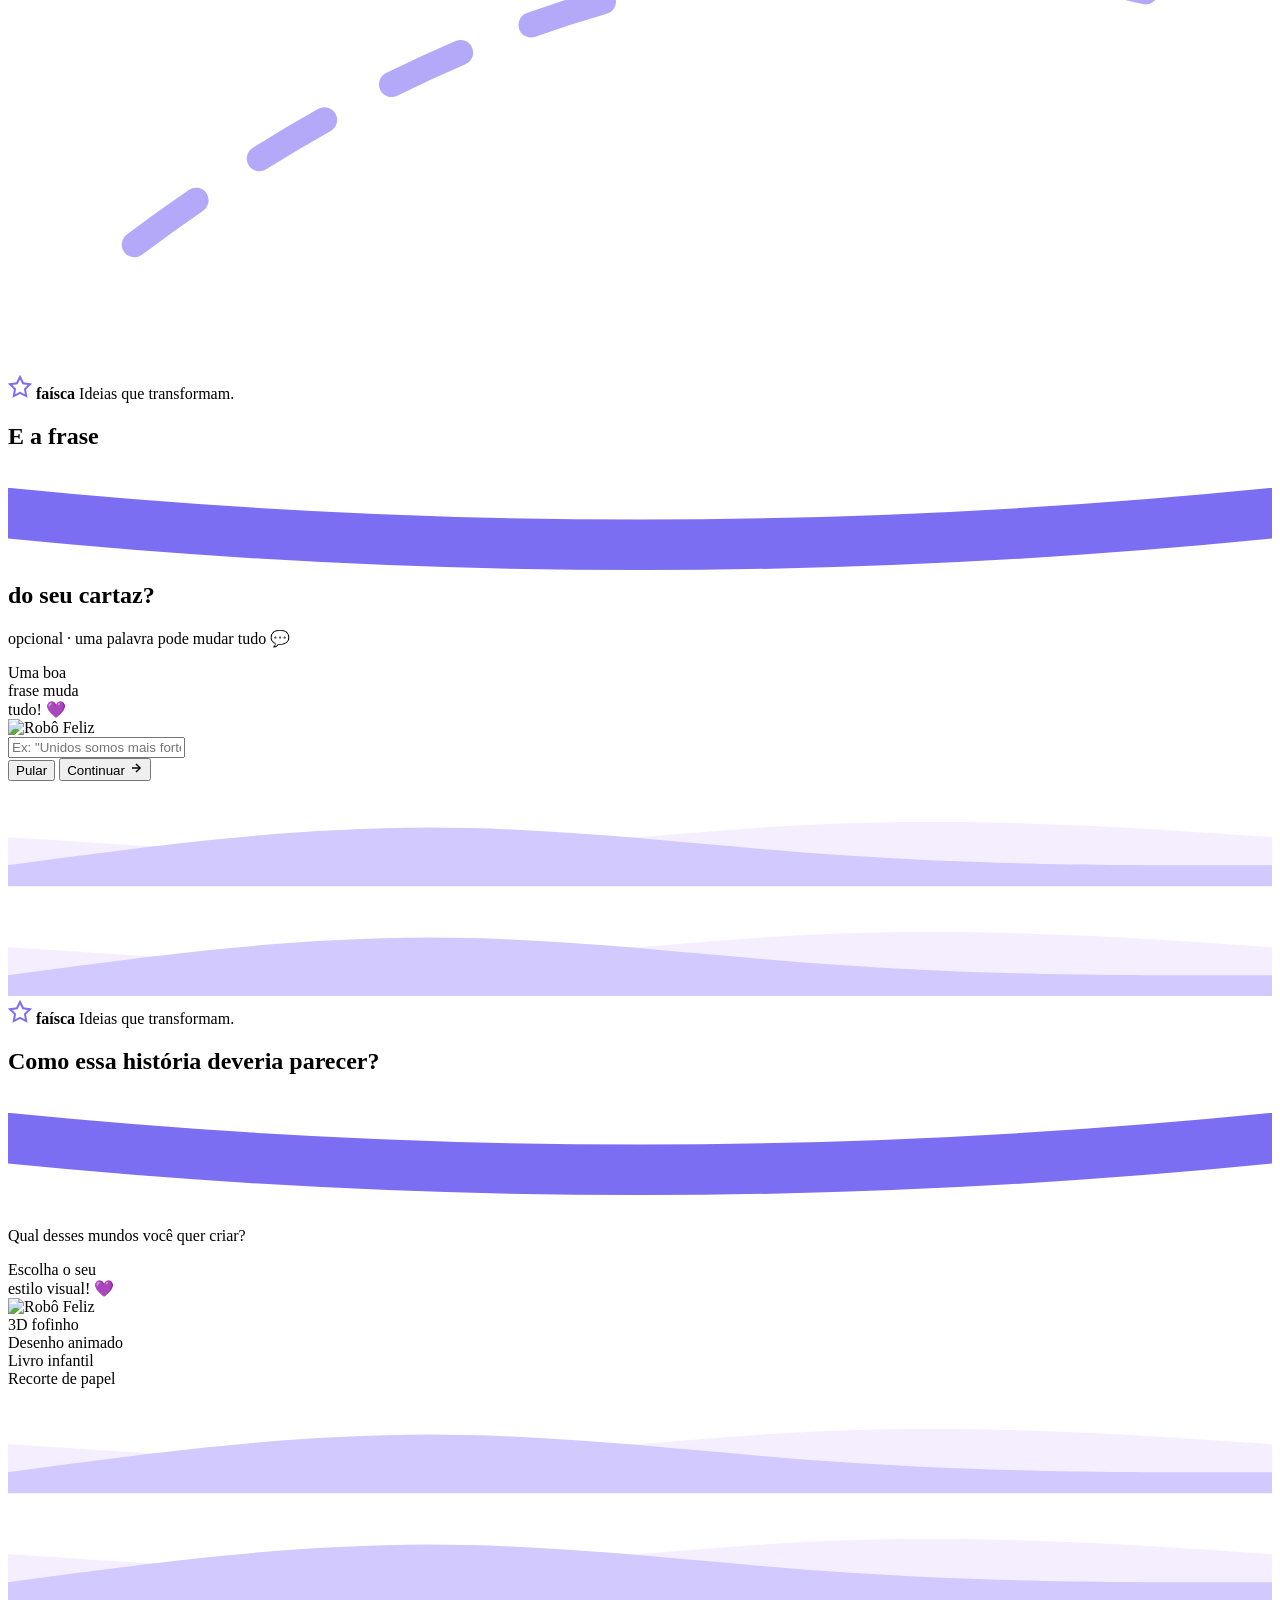
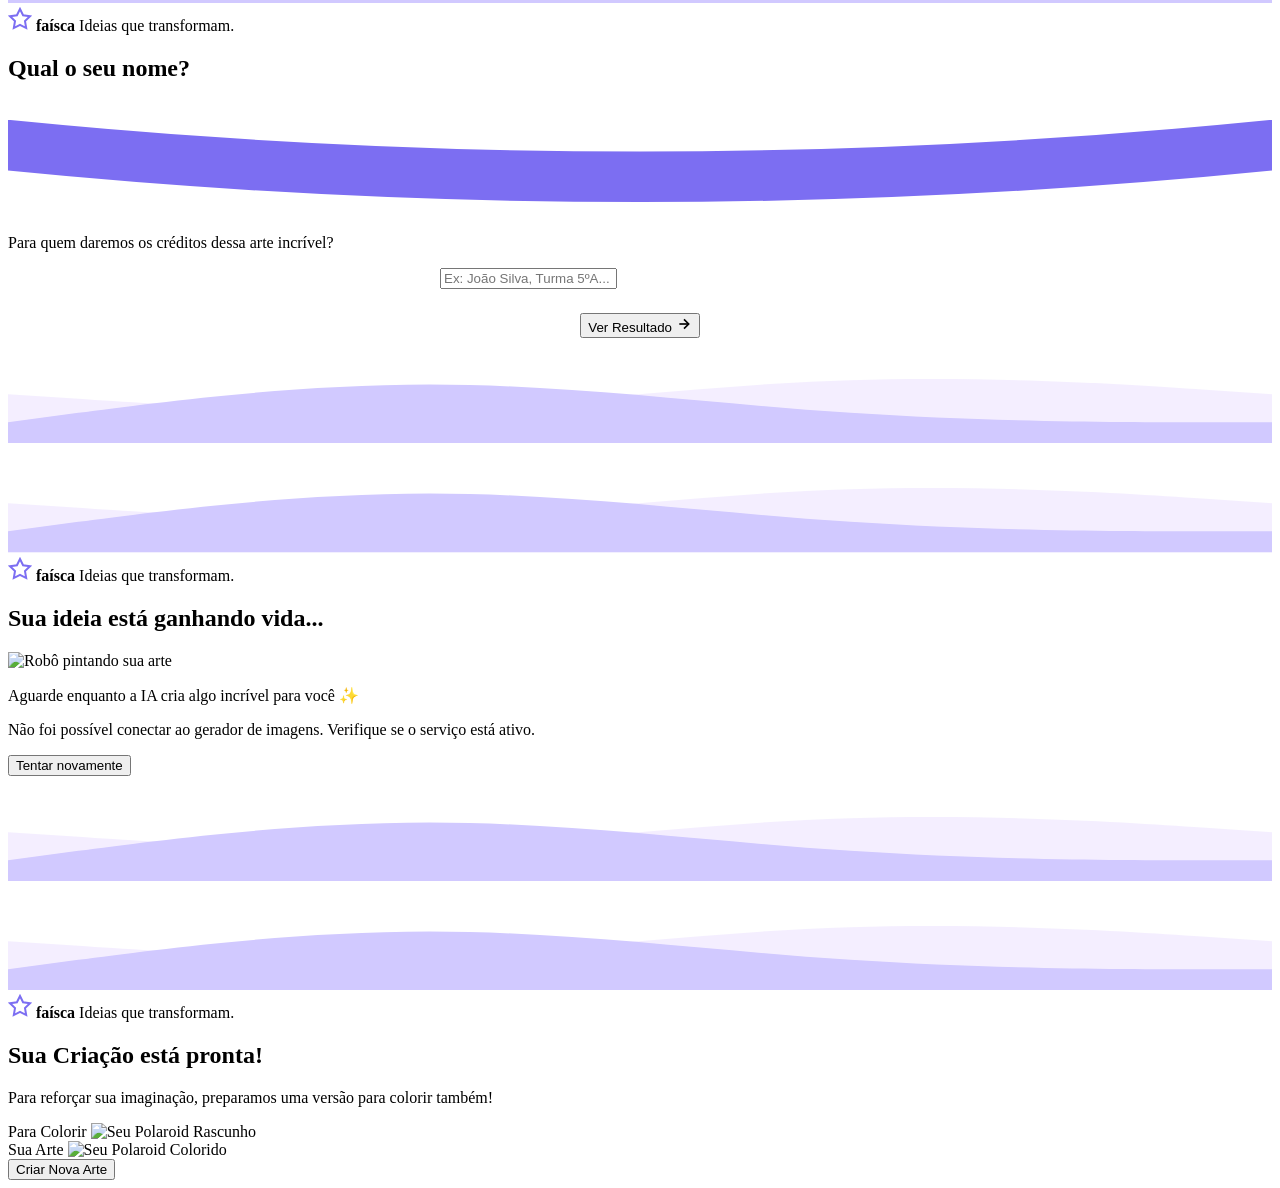
==== commit 08a8b11d: "refactor: turn select user step into a modal window" ====
--- a/frontend/index.html
+++ b/frontend/index.html
@@ -121,19 +121,7 @@
 
         
 
-        <!-- STEP SELECT USER -->
-    <section id="step-select-user" class="step">
-      <div class="welcome-content" style="max-width: 600px; padding: 40px; text-align: center;">
-        <h2 style="font-family: 'Fraunces', serif; color: var(--hero-ink); margin-bottom: 20px;">Quem é você?</h2>
-        <p style="font-size: 16px; color: var(--hero-ink-soft); margin-bottom: 30px;">Selecione o seu código de participante ou jogue sem participar do estudo:</p>
         
-        <div id="totem-users-list" style="display: flex; gap: 10px; flex-wrap: wrap; justify-content: center; margin-bottom: 40px;">
-          <!-- Loaded via JS -->
-        </div>
-        
-        <button class="hero-cta" id="btn-skip-study" style="background: var(--hero-ink-soft); font-size: 14px; padding: 12px 24px;">Jogar sem participar do estudo</button>
-      </div>
-    </section>
 
     <!-- STEP 1: CAUSA -->
     <section id="step-cause" class="step">
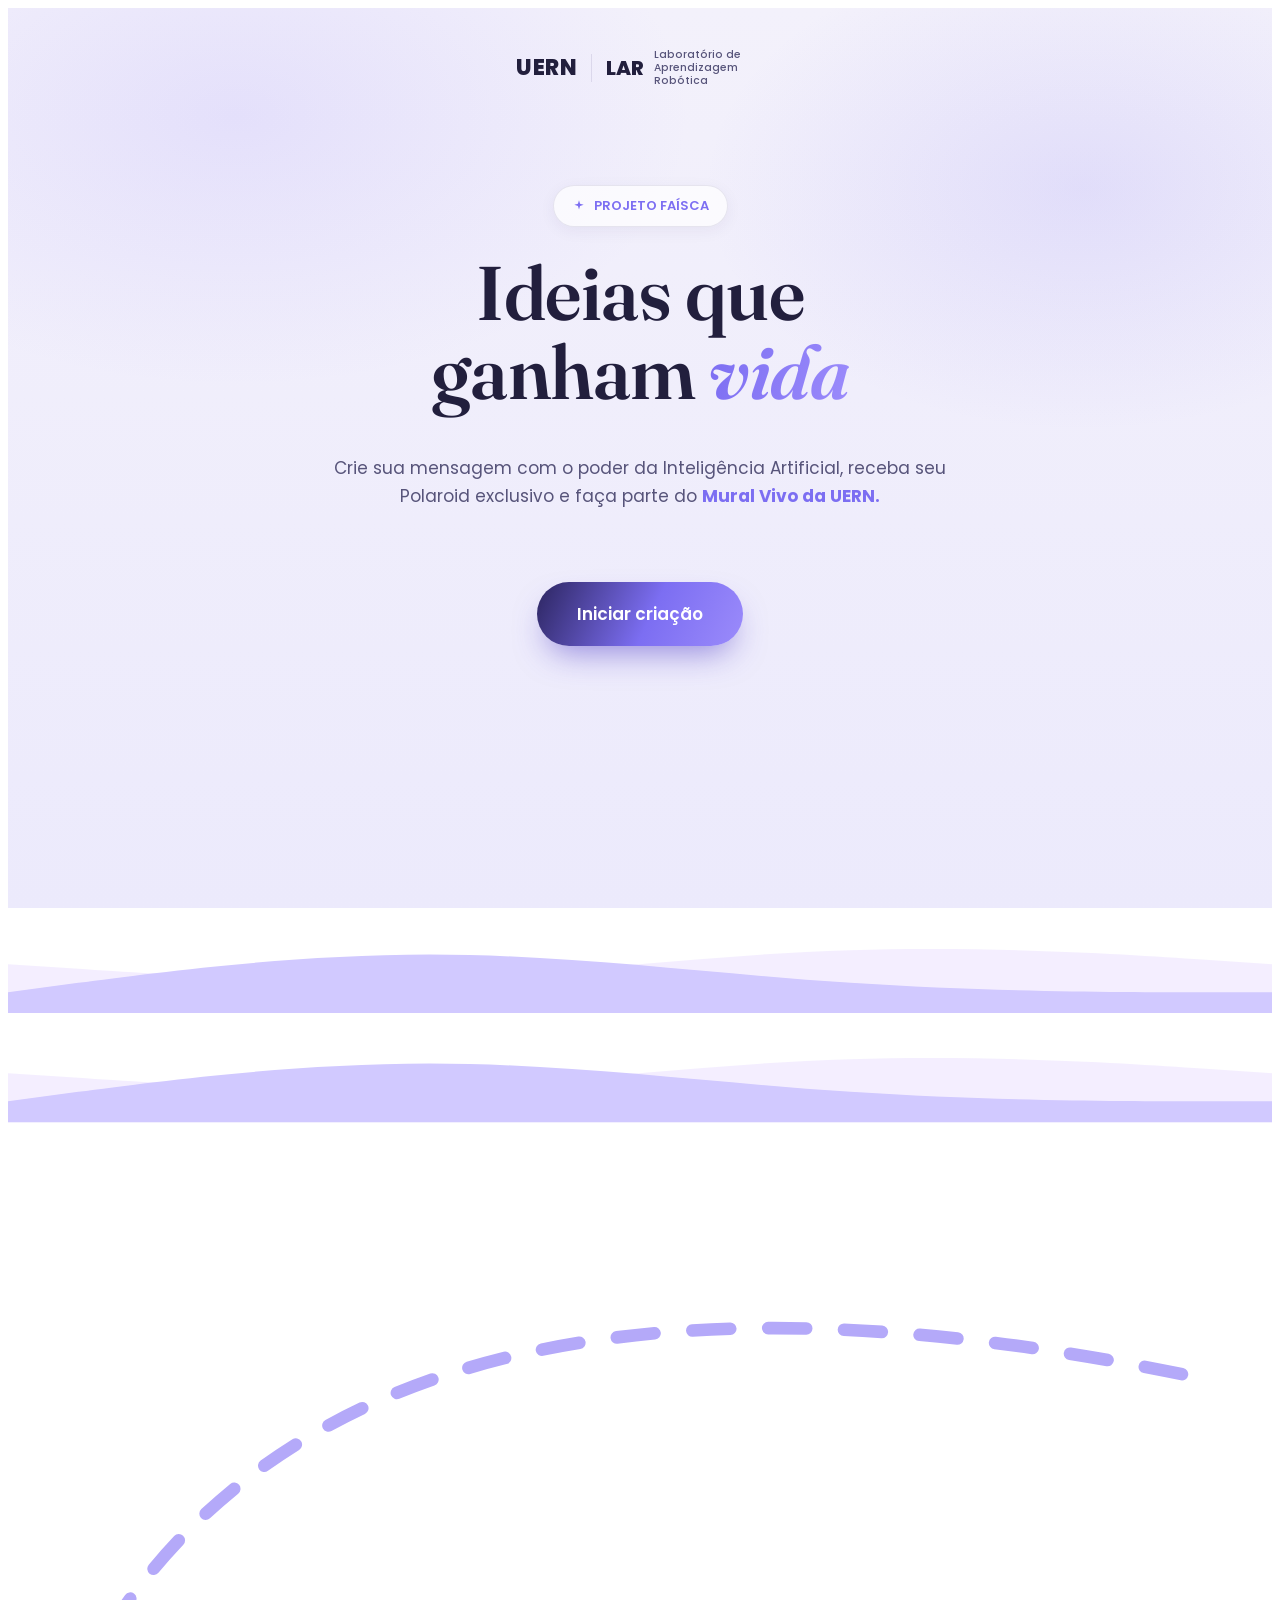
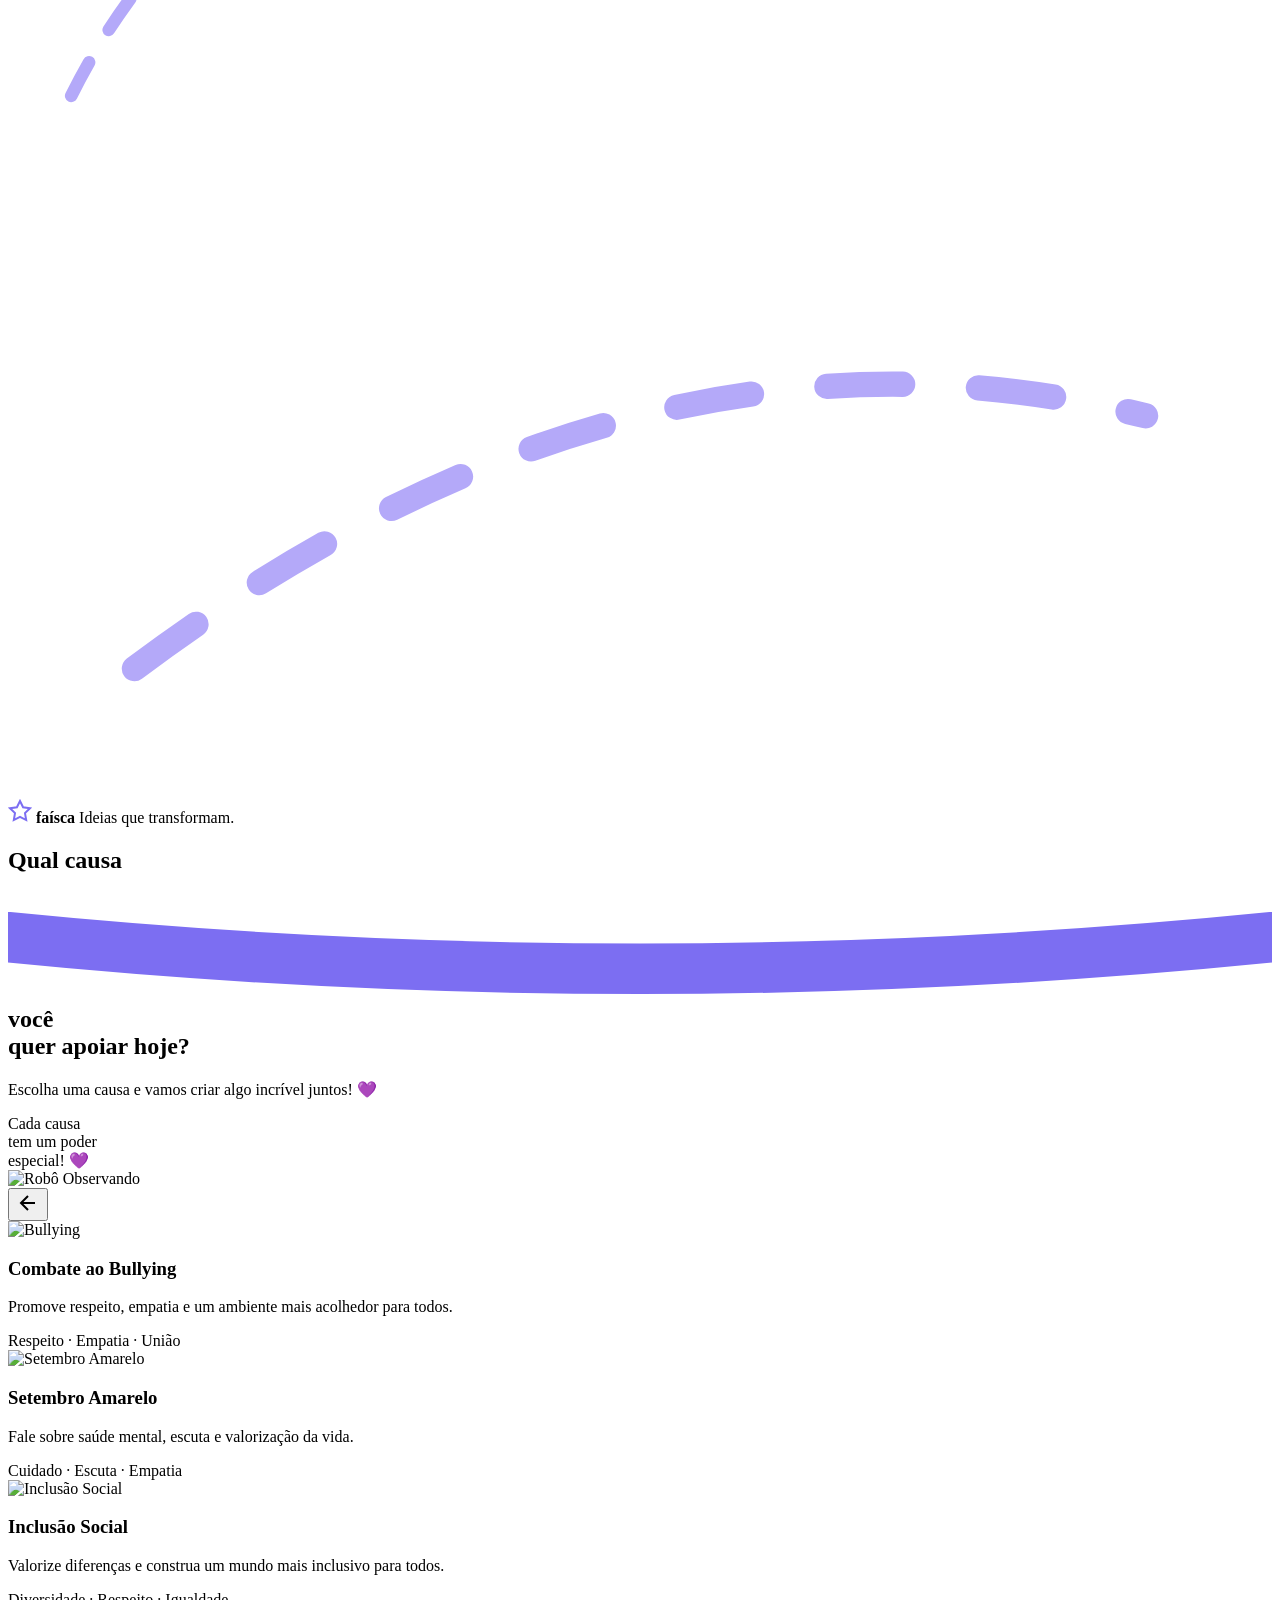
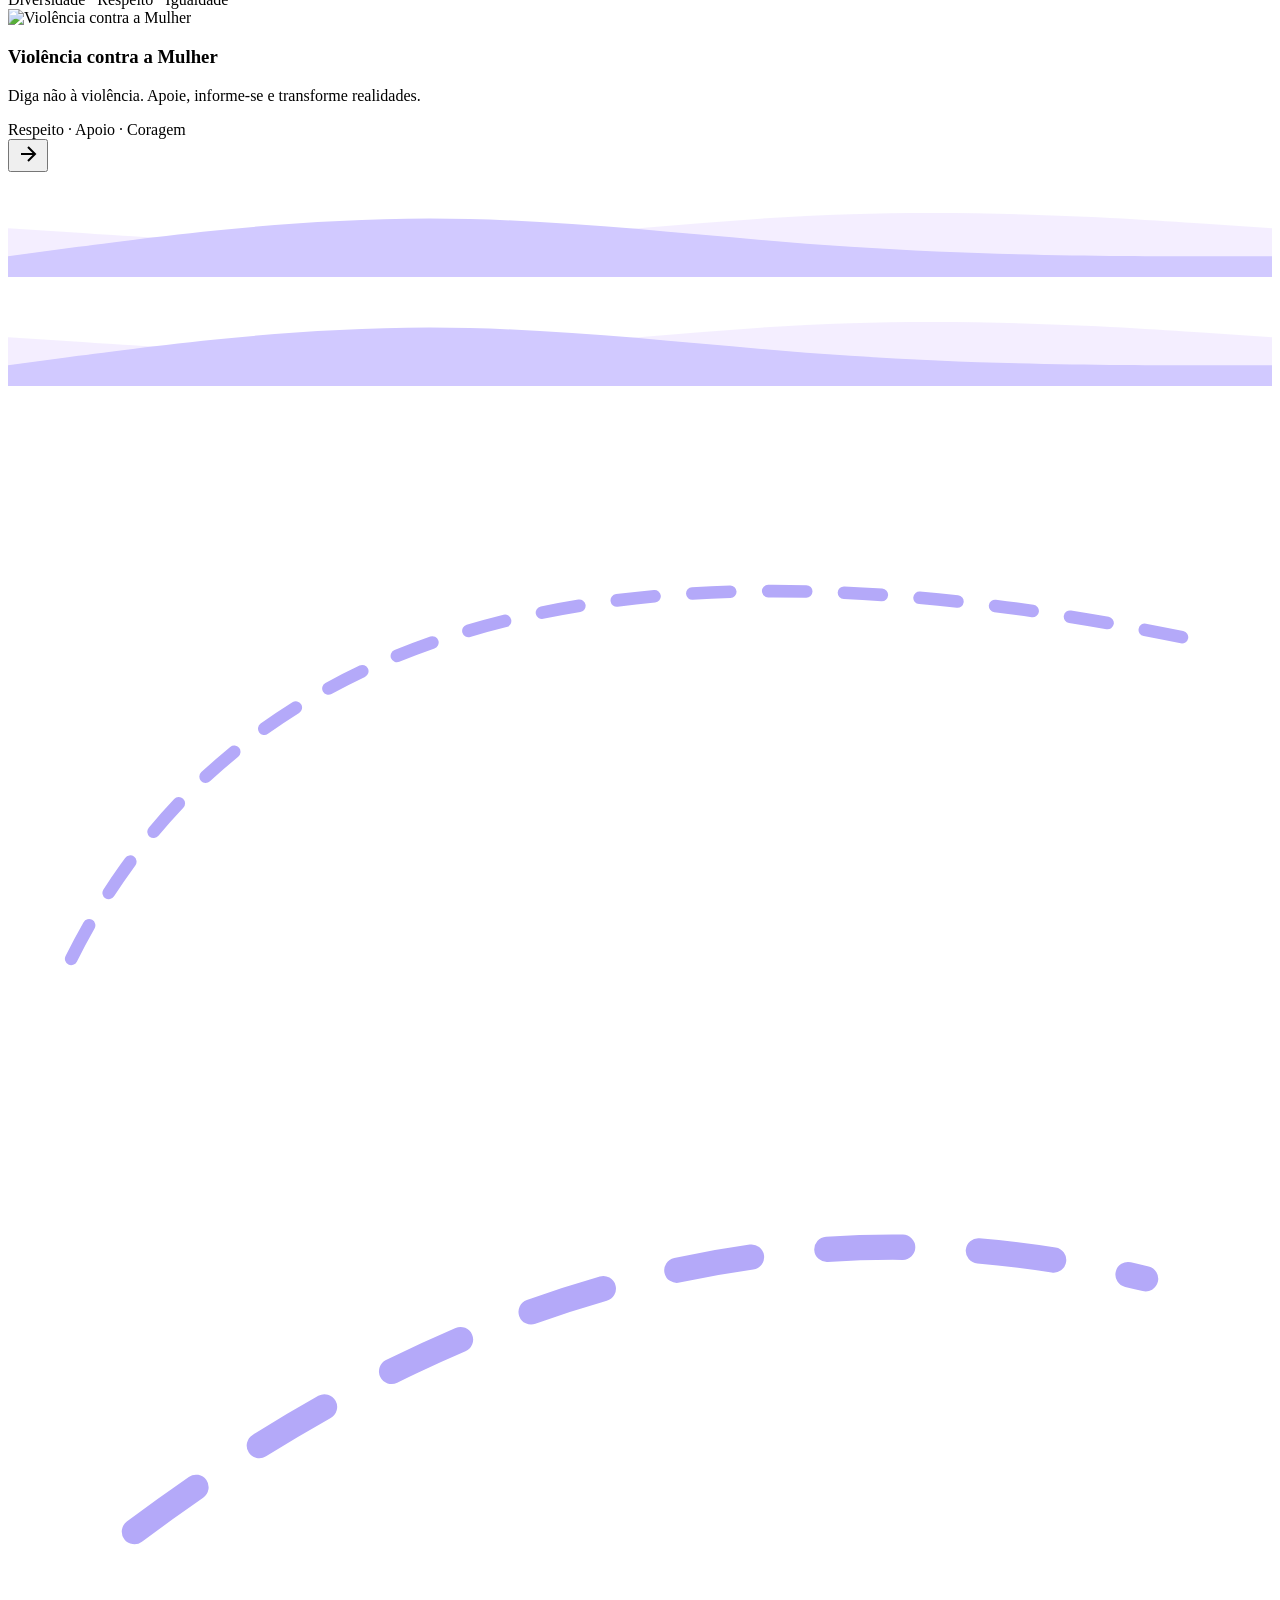
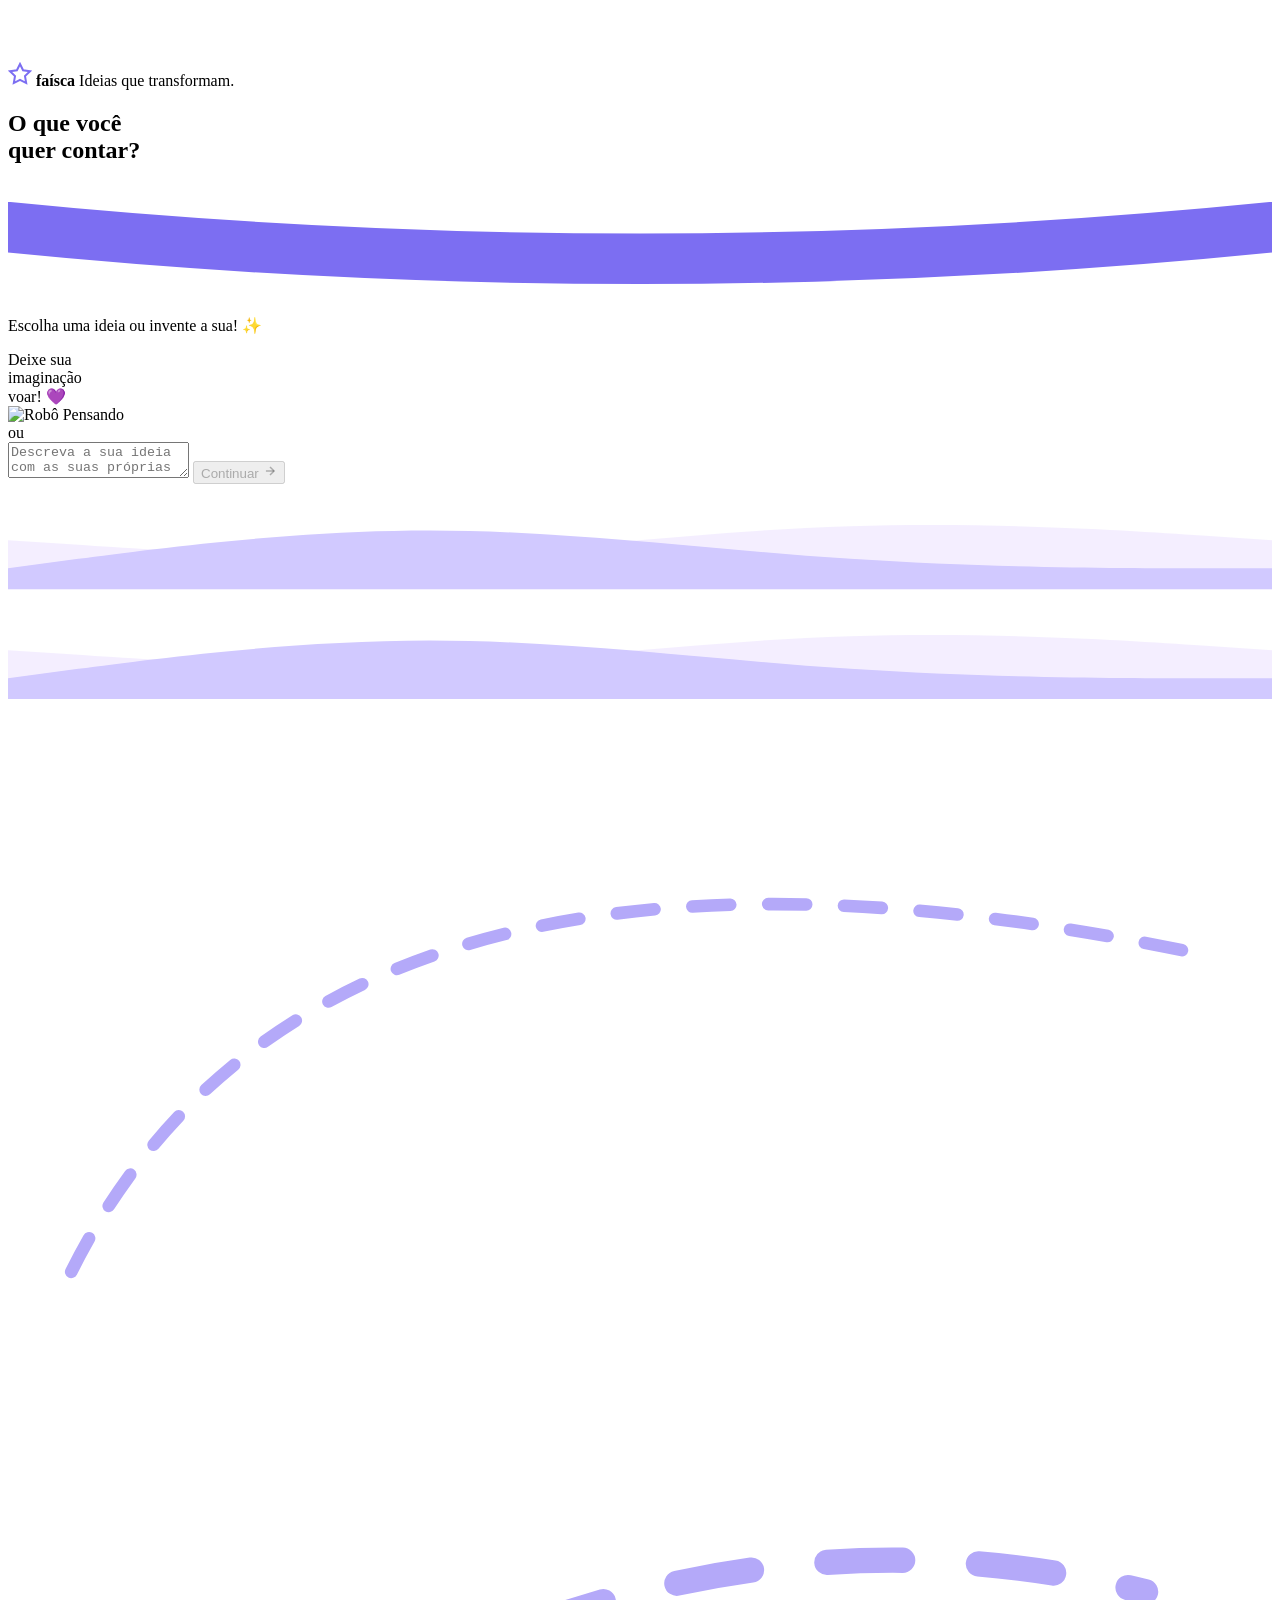
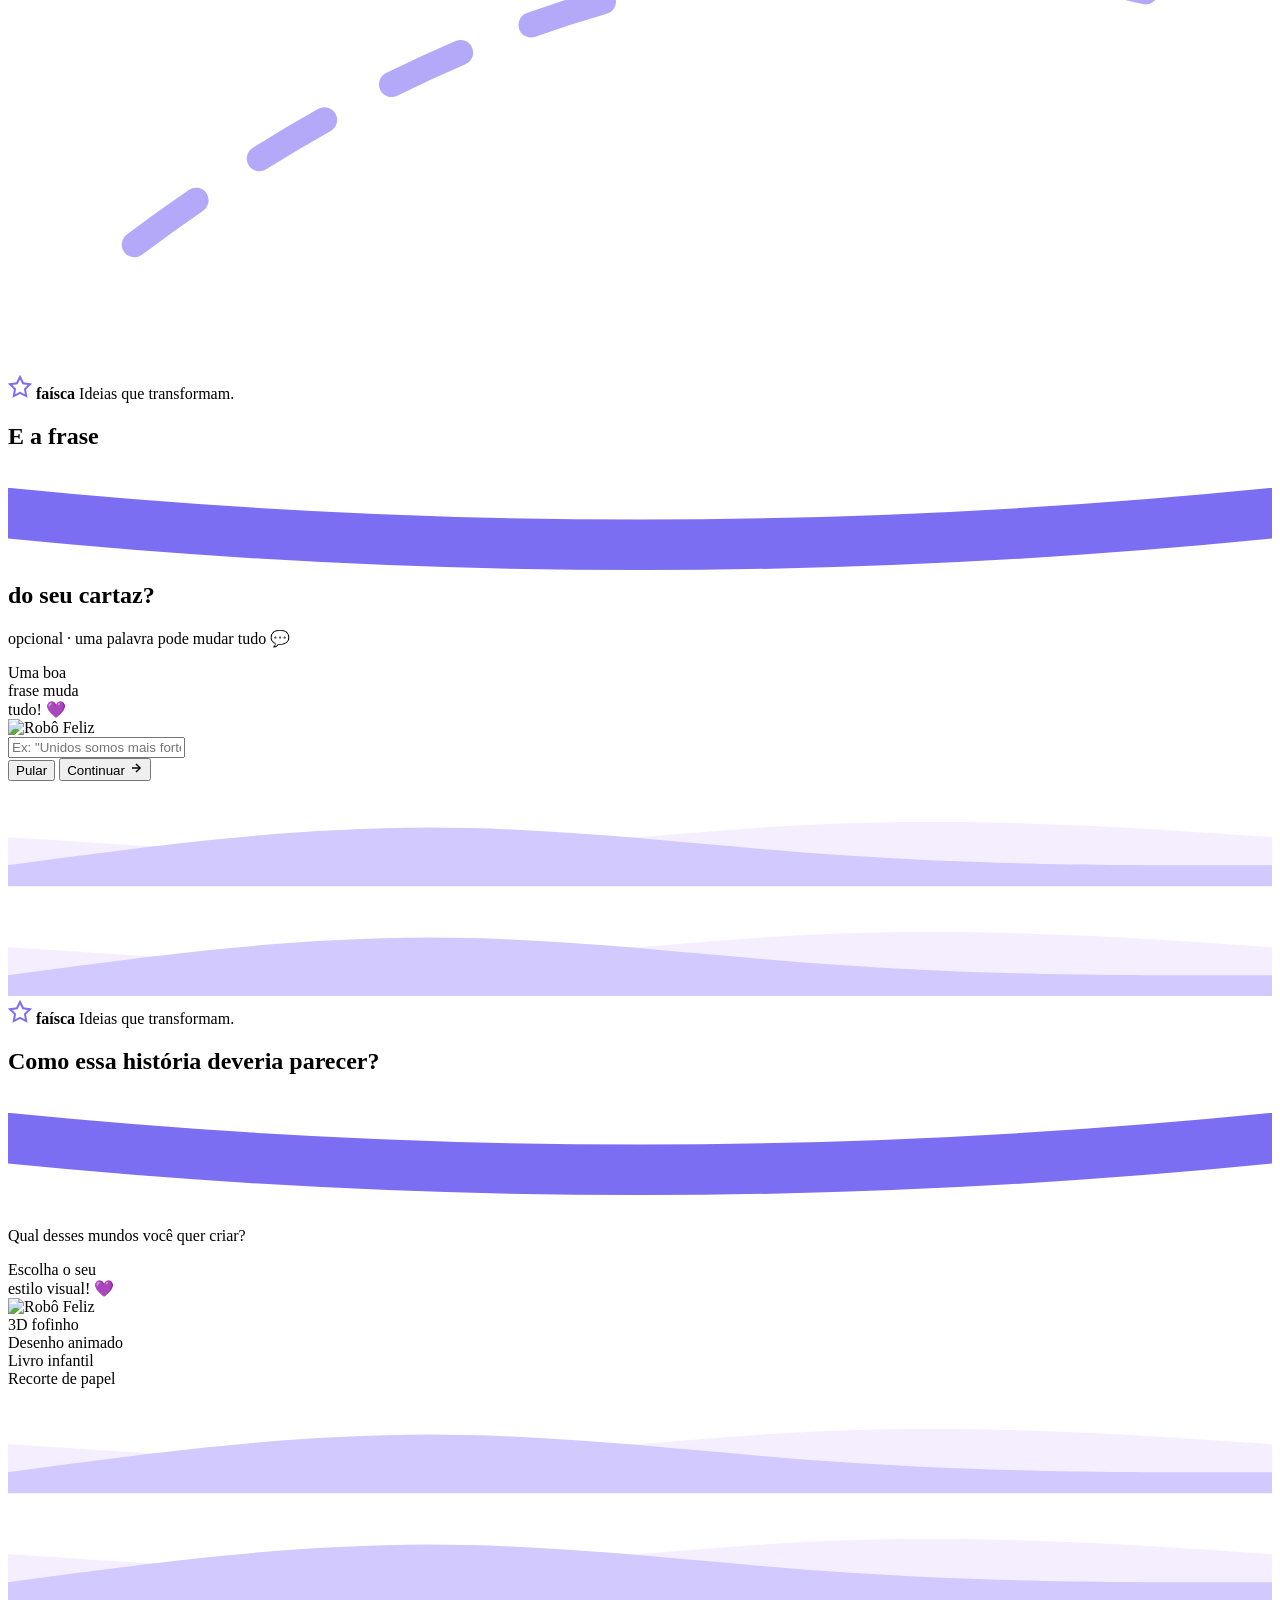
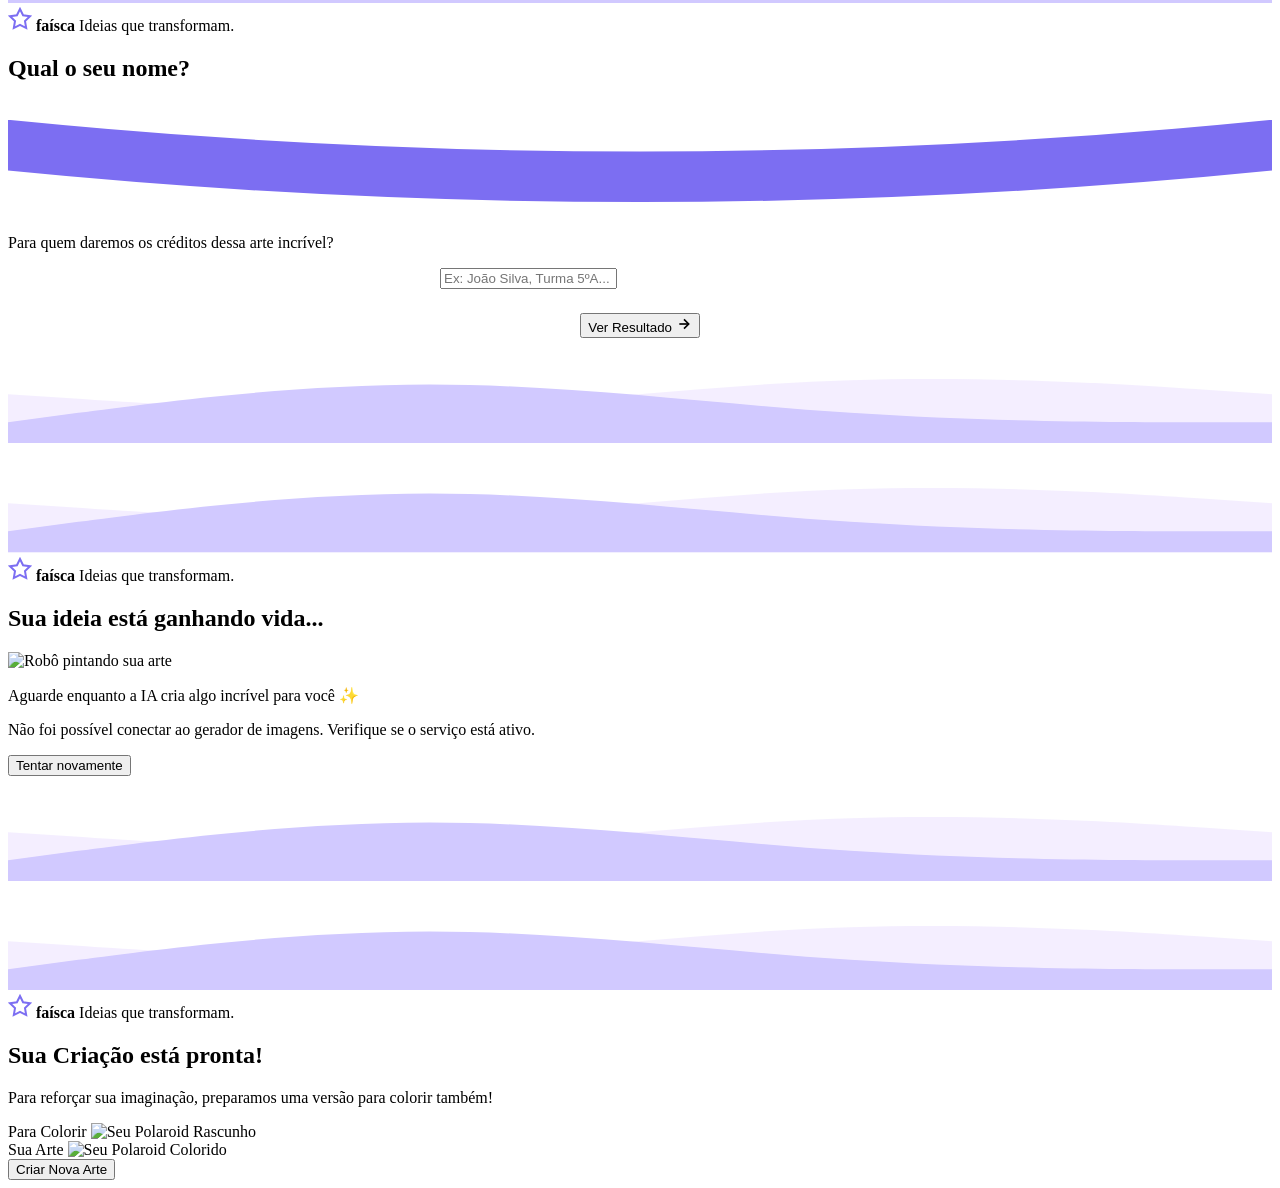
==== commit bc3f622a: "fix: corrige posicionamento absoluto do texto LAR nas paginas" ====
--- a/frontend/index.html
+++ b/frontend/index.html
@@ -59,7 +59,7 @@
     .hero-brand-div{ width:1px; height:28px; background:var(--hero-border); }
     .hero-brand-lar{ position: relative; display:flex; align-items:center; }
     .hero-brand-lar strong{ font-size:20px; font-weight:800; color:var(--hero-ink); }
-    .hero-brand-lar span{ position: absolute; left: 100%; margin-left: 10px; font-size:10.5px; line-height:1.25; color:var(--hero-ink-soft); font-weight:500; width: 110px; text-align: left; }
+    .hero-brand-lar span{ margin-left: 10px; font-size:10.5px; line-height:1.25; color:var(--hero-ink-soft); font-weight:500; width: 110px; text-align: left; }
     
     .hero-center{ position:relative; max-width:680px; margin:0 auto; text-align:center; padding-top:8px; }
     .hero-eyebrow{ margin-bottom:26px; }
@@ -579,6 +579,23 @@
       </div>
     </section>
 
+    
+    <!-- Modal Select User -->
+    <div id="user-modal" class="custom-modal hidden">
+      <div class="custom-modal-backdrop" id="user-modal-backdrop"></div>
+      <div class="custom-modal-content" style="max-width: 600px;">
+        <h2 style="font-family: 'Fraunces', serif; color: var(--hero-ink); margin-bottom: 20px;">Quem é você?</h2>
+        <p style="font-size: 16px; color: var(--hero-ink-soft); margin-bottom: 30px;">Selecione o seu código de participante ou jogue sem participar do estudo:</p>
+        
+        <div id="totem-users-list" style="display: flex; gap: 10px; flex-wrap: wrap; justify-content: center; margin-bottom: 40px;">
+          <!-- Loaded via JS -->
+        </div>
+        
+        <button class="hero-cta" id="btn-skip-study" style="background: var(--hero-ink-soft); font-size: 14px; padding: 12px 24px;">Jogar sem participar do estudo</button>
+        <button class="modal-close" id="btn-close-user-modal" style="margin-top: 20px; border: none; background: transparent; color: #999; cursor: pointer; display: block; width: 100%;">Cancelar</button>
+      </div>
+    </div>
+
     <!-- Modal de Alerta NSFW -->
     <div id="nsfw-modal" class="custom-modal hidden">
       <div class="custom-modal-backdrop"></div>
@@ -595,7 +612,6 @@
       
 
     </main>
-  <script type="module" src="/static/js/main_new.js?v=27"></script>
+  <script type="module" src="/static/js/main_new.js?v=2"></script>
 </body>
 </html>
-
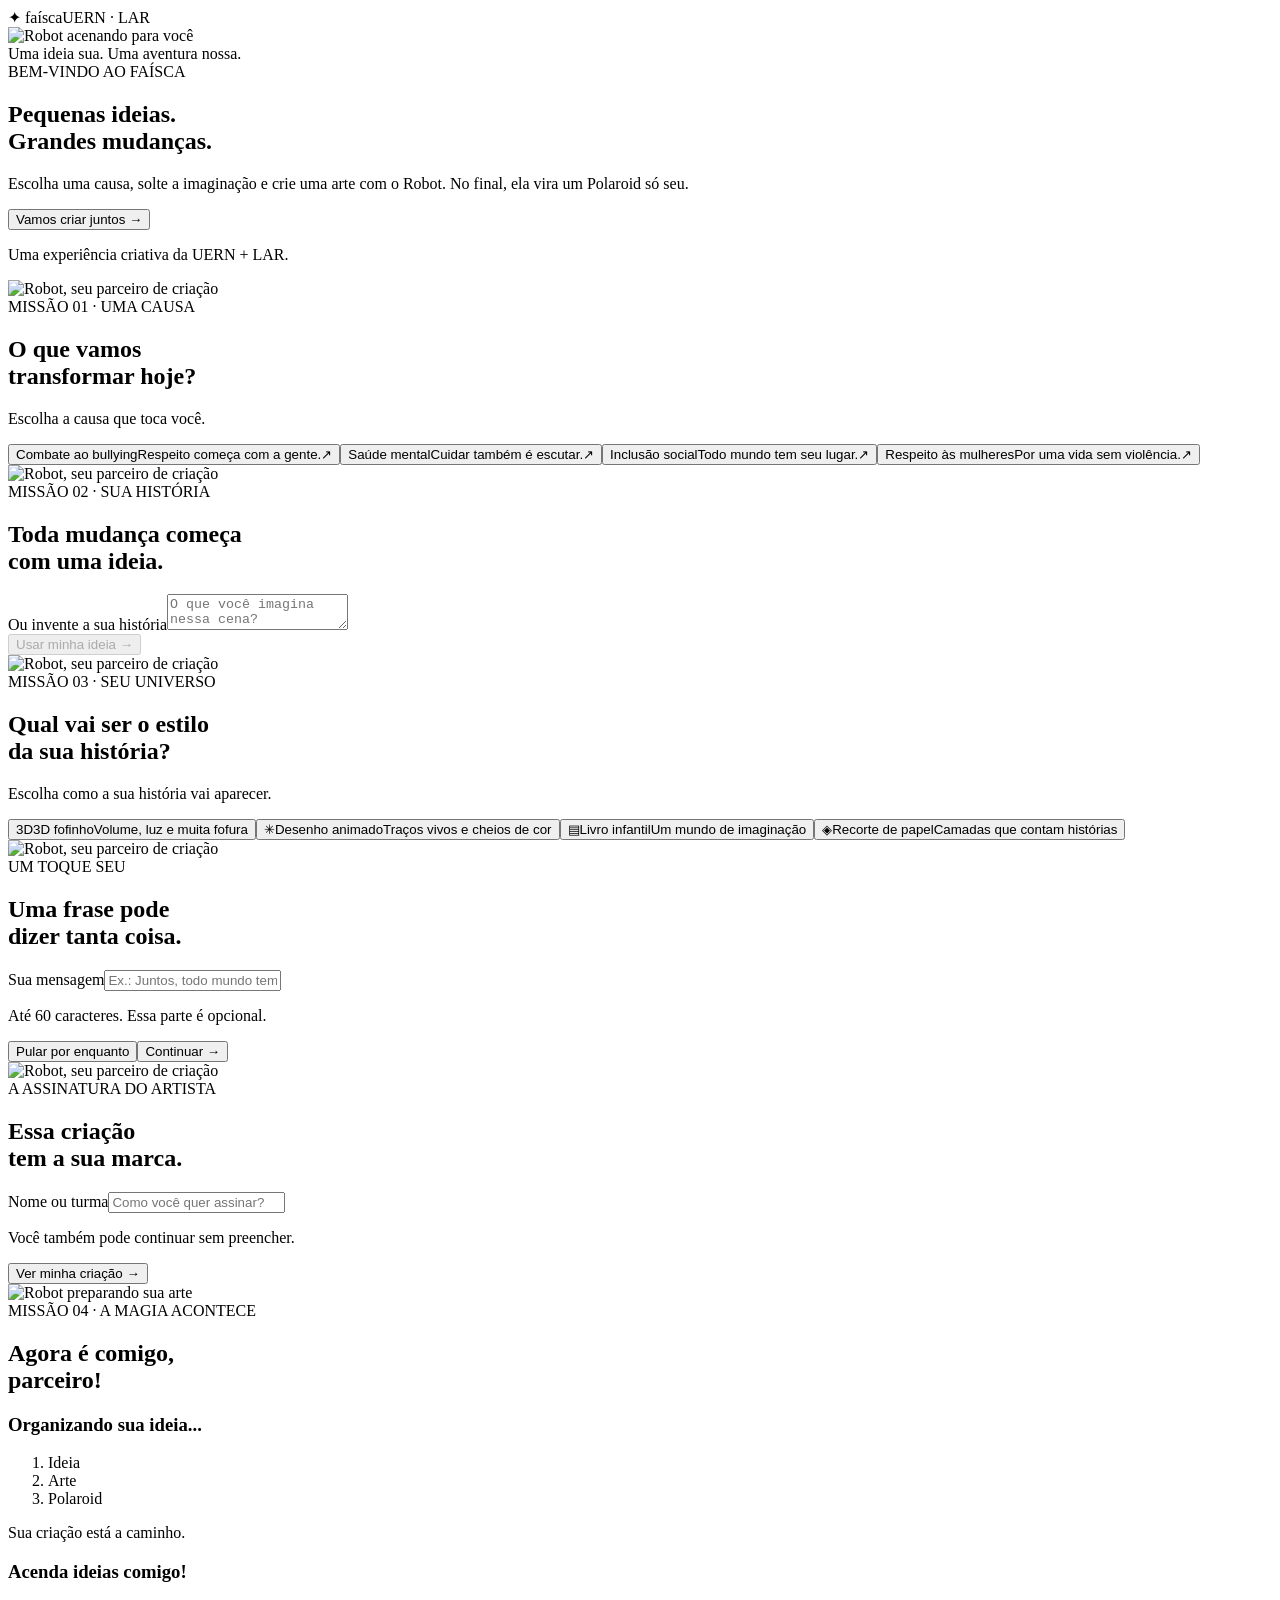
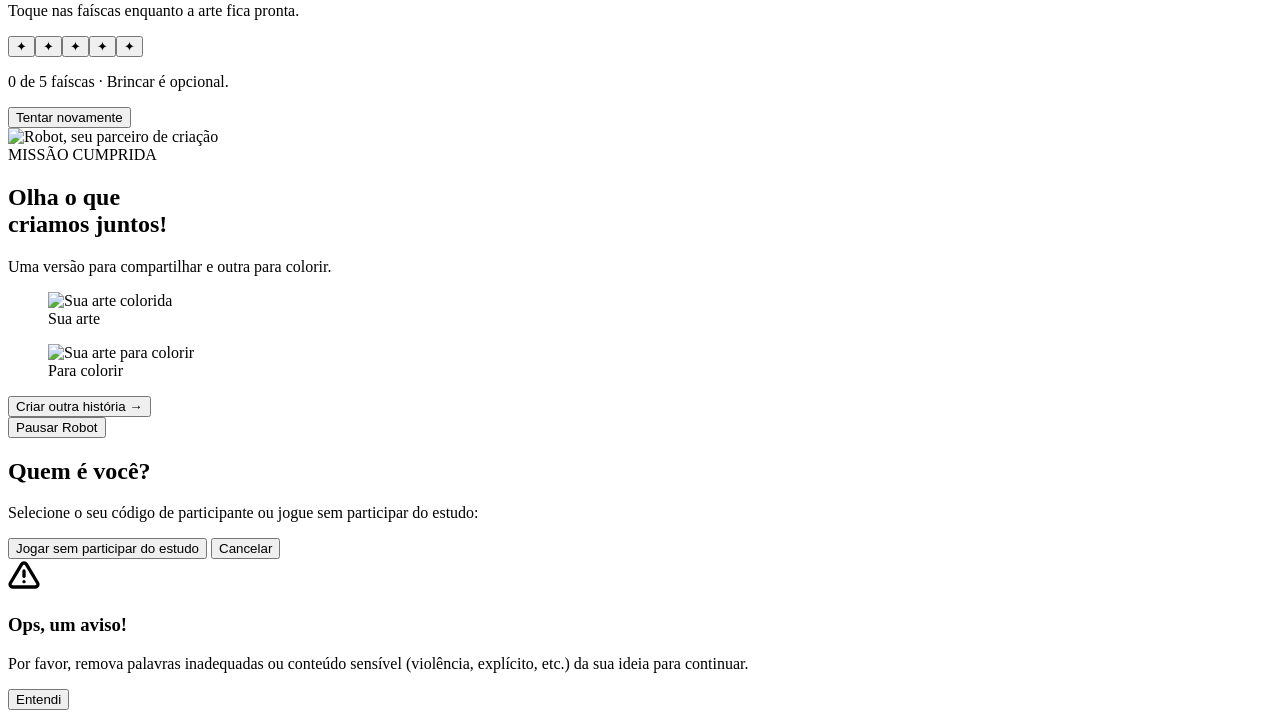
==== commit 88486b4c: "feat: integrate robot interactions and refactor UI flow - Replaced cause carousel with grid selectio" ====
--- a/frontend/index.html
+++ b/frontend/index.html
@@ -1,598 +1,106 @@
 <!DOCTYPE html>
-<html lang="pt-BR">
-<head>
-  <meta charset="UTF-8">
-  <meta name="viewport" content="width=device-width, initial-scale=1.0">
-  <title>Faísca — Crie sua Arte Educativa</title>
-  <link rel="preconnect" href="https://fonts.googleapis.com">
-  <link rel="preconnect" href="https://fonts.gstatic.com" crossorigin>
-  <link href="https://fonts.googleapis.com/css2?family=Poppins:wght@300;400;500;600;700;800&display=swap" rel="stylesheet">
-  <link href="https://fonts.googleapis.com/css2?family=Fraunces:ital,opsz,wght@0,9..144,400;0,9..144,500;0,9..144,600;0,9..144,700;1,9..144,500&display=swap" rel="stylesheet">
-  <link rel="stylesheet" href="/static/css/main.css?v=26">
-  <style>
-    /* ===== Hero / Boas-vindas — Mural Vivo da UERN ===== */
-    :root{
-      --hero-bg-1:#f3f1fb;
-      --hero-bg-2:#eceafc;
-      --hero-ink:#221f3d;
-      --hero-ink-soft:#57547a;
-      --hero-violet-1:#2c2560;
-      --hero-violet-2:#7c6ef2;
-      --hero-violet-3:#9b8bfb;
-      --hero-card:#ffffff;
-      --hero-border:rgba(44,37,96,0.10);
-    }
-
-    #step-welcome.step{
-      position:relative;
-      max-width:none;
-      width:100%;
-      min-height:100vh;
-      padding:0;
-      margin:0;
-      background:
-        radial-gradient(60% 50% at 18% 12%, rgba(155,139,251,0.16), transparent 60%),
-        radial-gradient(50% 45% at 85% 20%, rgba(124,110,242,0.14), transparent 60%),
-        linear-gradient(180deg, var(--hero-bg-1), var(--hero-bg-2));
-      overflow:hidden;
-      display:none; 
-    }
-    #step-welcome.active {
-      display:block !important;
-    }
-    #step-welcome .welcome-content{
-      all:unset;
-      display:block;
-      position:relative;
-      z-index:2;
-      max-width:1440px;
-      margin:0 auto;
-      padding:40px 32px 80px;
-      font-family:'Poppins', sans-serif;
-      color:var(--hero-ink);
-      box-sizing:border-box;
-    }
-
-    .hero-topbar{ display:flex; align-items:center; justify-content:center; margin-bottom:90px; }
-    .hero-brand{ display:flex; align-items:center; gap:14px; }
-    .hero-brand-mark{ font-family:'Poppins',sans-serif; font-weight:800; font-size:22px; letter-spacing:0.5px; color:var(--hero-ink); }
-    .hero-brand-div{ width:1px; height:28px; background:var(--hero-border); }
-    .hero-brand-lar{ position: relative; display:flex; align-items:center; }
-    .hero-brand-lar strong{ font-size:20px; font-weight:800; color:var(--hero-ink); }
-    .hero-brand-lar span{ margin-left: 10px; font-size:10.5px; line-height:1.25; color:var(--hero-ink-soft); font-weight:500; width: 110px; text-align: left; }
-    
-    .hero-center{ position:relative; max-width:680px; margin:0 auto; text-align:center; padding-top:8px; }
-    .hero-eyebrow{ margin-bottom:26px; }
-    .hero-pill{ display:inline-flex; align-items:center; gap:8px; padding:10px 18px; border-radius:999px; background:rgba(255,255,255,0.7); border:1px solid var(--hero-border); box-shadow:0 4px 16px rgba(44,37,96,0.06); font-size:13px; font-weight:600; color:var(--hero-violet-2); }
-    .hero-pill svg{ width:14px; height:14px; flex-shrink:0; }
-    
-    .hero-title{ font-family:'Fraunces', serif; font-weight:600; font-size:clamp(40px, 6vw, 76px); line-height:1.04; letter-spacing:-0.5px; margin:0 0 44px; color:var(--hero-ink); }
-    .hero-title .accent{ font-style:italic; background:linear-gradient(100deg, var(--hero-violet-2), var(--hero-violet-3)); -webkit-background-clip:text; background-clip:text; color:transparent; }
-    .hero-sub{ font-size:17px; line-height:1.6; color:var(--hero-ink-soft); margin:0 0 72px; font-weight:400; }
-    .hero-sub strong{ color:var(--hero-violet-2); font-weight:700; }
-
-    .hero-cta{ appearance:none; border:none; cursor:pointer; display:inline-flex; align-items:center; gap:12px; font-family:'Poppins',sans-serif; font-size:17px; font-weight:600; color:#fff; padding:19px 40px; border-radius:999px; background:linear-gradient(115deg, var(--hero-violet-1) 0%, var(--hero-violet-2) 55%, var(--hero-violet-3) 100%); box-shadow:0 16px 32px -10px rgba(72,55,196,0.55); transition:transform .2s ease, box-shadow .2s ease; }
-    .hero-cta:hover{ transform:translateY(-2px); box-shadow:0 20px 36px -8px rgba(72,55,196,0.65); }
-    .hero-cta svg{ width:18px; height:18px; }
-
-    @media (max-width: 640px){
-      #step-welcome .welcome-content{ padding:28px 20px 56px; }
-      .hero-topbar{ flex-direction:column; align-items:center; gap:16px; text-align:center; margin-bottom:36px; }
-      .hero-title{ font-size:38px; }
-      .hero-cta{ width:100%; justify-content:center; padding:17px 24px; }
-    }
-
-    /* Modal de Alerta Customizado */
-    .custom-modal { position: fixed; top: 0; left: 0; width: 100vw; height: 100vh; z-index: 9999; display: flex; align-items: center; justify-content: center; }
-    .custom-modal.hidden { display: none; }
-    .custom-modal-backdrop { position: absolute; top: 0; left: 0; width: 100%; height: 100%; background: rgba(34, 31, 61, 0.4); backdrop-filter: blur(4px); }
-    .custom-modal-content { position: relative; background: #ffffff; border-radius: 24px; padding: 40px 32px; max-width: 420px; width: 90%; text-align: center; box-shadow: 0 24px 48px rgba(44, 37, 96, 0.15); animation: modalPop 0.4s cubic-bezier(0.34, 1.56, 0.64, 1); }
-    .custom-modal-icon { margin: 0 auto 20px; width: 64px; height: 64px; background: #fff0f0; border-radius: 50%; display: flex; align-items: center; justify-content: center; color: #ff4d4f; }
-    .custom-modal-title { font-family: 'Fraunces', serif; font-size: 26px; color: var(--hero-ink); margin-bottom: 12px; font-weight: 600; letter-spacing: -0.3px; }
-    .custom-modal-text { font-family: 'Poppins', sans-serif; font-size: 15px; color: var(--hero-ink-soft); line-height: 1.6; margin-bottom: 32px; font-weight: 400; }
-    .btn-modal-close { appearance: none; border: none; background: linear-gradient(115deg, var(--hero-violet-1) 0%, var(--hero-violet-2) 55%, var(--hero-violet-3) 100%); color: #fff; font-family: 'Poppins', sans-serif; font-size: 16px; font-weight: 600; padding: 16px 32px; border-radius: 999px; cursor: pointer; width: 100%; transition: transform 0.2s ease, box-shadow 0.2s ease; box-shadow: 0 12px 24px -8px rgba(124, 110, 242, 0.4); }
-    .btn-modal-close:hover { transform: translateY(-2px); box-shadow: 0 16px 32px -8px rgba(124, 110, 242, 0.6); }
-    @keyframes modalPop { 0% { transform: scale(0.95); opacity: 0; } 100% { transform: scale(1); opacity: 1; } }
-  </style>
-</head>
-<body>
-
-  <main id="app">
-
-    <!-- STEP 0: Boas-vindas -->
-    <section id="step-welcome" class="step active">
-      <div class="welcome-content">
-        <div class="hero-topbar">
-          <div class="hero-brand">
-            <span class="hero-brand-mark">UERN</span><span class="hero-brand-div"></span>
-            <div class="hero-brand-lar"><strong>LAR</strong><span>Laboratório de Aprendizagem Robótica</span></div>
-          </div>
-        </div>
-        <div class="hero-center">
-          <div class="hero-eyebrow">
-            <span class="hero-pill"><svg viewBox="0 0 24 24" fill="currentColor"><path d="M12 2l1.8 6.2L20 10l-6.2 1.8L12 18l-1.8-6.2L4 10l6.2-1.8z"/></svg>PROJETO FAÍSCA</span>
-          </div>
-          <h1 class="hero-title">Ideias que<br>ganham <span class="accent">vida</span></h1>
-          <p class="hero-sub">Crie sua mensagem com o poder da Inteligência Artificial, receba seu Polaroid exclusivo e faça parte do <strong>Mural Vivo da UERN.</strong></p>
-          <button class="hero-cta" id="btn-start">Iniciar criação</button>
+<html lang="pt-BR"><head><meta charset="UTF-8"><meta name="viewport" content="width=device-width, initial-scale=1.0"><meta name="theme-color" content="#eee6fc"><title>Faísca — Ideias que transformam</title>
+<link rel="preconnect" href="https://fonts.googleapis.com"><link rel="preconnect" href="https://fonts.gstatic.com" crossorigin>
+<link href="https://fonts.googleapis.com/css2?family=Poppins:wght@400;500;600;700&family=Fraunces:opsz,wght@9..144,600&display=swap" rel="stylesheet">
+<link rel="stylesheet" href="/static/css/robot-story.css?v=3"><link rel="stylesheet" href="/static/css/experience.css?v=2"></head><body>
+<header class="app-header"><span class="app-brand">✦ faísca</span><span class="app-credit">UERN <span aria-hidden="true">·</span> LAR</span></header>
+<main id="app"><section id="step-welcome" class="step active" aria-labelledby="welcome-title">
+  <div class="scene">
+    <aside class="scene-character"><div class="robot-portrait"><img class="mascot-img" src="/static/img/robot/RobotWaving.png" alt="Robot acenando para você"></div><span class="welcome-line">Uma ideia sua. Uma aventura nossa.</span></aside>
+    <div class="scene-panel"><span class="scene-kicker">BEM-VINDO AO FAÍSCA</span><h1 id="welcome-title">Pequenas ideias.<br> Grandes mudanças.</h1><p class="scene-description">Escolha uma causa, solte a imaginação e crie uma arte com o Robot. No final, ela vira um Polaroid só seu.</p><button class="button-primary" id="btn-start">Vamos criar juntos <span aria-hidden="true">→</span></button><p class="scene-footnote">Uma experiência criativa da UERN + LAR.</p></div>
+  </div>
+</section>
+<section id="step-cause" class="step" aria-labelledby="step-cause-title">
+      <div class="scene">
+        <aside class="scene-character cause-mascot "><div class="robot-portrait"><img class="mascot-img" src="/static/img/robot/RobotWaving.png" alt="Robot, seu parceiro de criação"></div><div class="mascot-bubble"></div></aside>
+        <div class="scene-panel">
+          <span class="scene-kicker">MISSÃO 01 · UMA CAUSA</span>
+          <h2 id="step-cause-title">O que vamos<br> transformar hoje?</h2>
+          <p class="scene-description">Escolha a causa que toca você.</p>
+          <div class="choice-grid cause-grid" aria-label="Escolha uma causa"><button type="button" class="cause-card-ui choice-card" data-val="Bullying"><span class="choice-icon lilac"><img src="/static/img/causes_icons/BullyingIcon.png" alt=""></span><span class="choice-title">Combate ao bullying</span><span class="choice-detail">Respeito começa com a gente.</span><span class="choice-arrow" aria-hidden="true">↗</span></button><button type="button" class="cause-card-ui choice-card" data-val="Saúde Mental"><span class="choice-icon gold"><img src="/static/img/causes_icons/SetemberIcon.png" alt=""></span><span class="choice-title">Saúde mental</span><span class="choice-detail">Cuidar também é escutar.</span><span class="choice-arrow" aria-hidden="true">↗</span></button><button type="button" class="cause-card-ui choice-card" data-val="Inclusão Social"><span class="choice-icon blue"><img src="/static/img/causes_icons/InclusaoIcon.png" alt=""></span><span class="choice-title">Inclusão social</span><span class="choice-detail">Todo mundo tem seu lugar.</span><span class="choice-arrow" aria-hidden="true">↗</span></button><button type="button" class="cause-card-ui choice-card" data-val="Violência contra a Mulher"><span class="choice-icon pink"><img src="/static/img/causes_icons/MulherIcon.png" alt=""></span><span class="choice-title">Respeito às mulheres</span><span class="choice-detail">Por uma vida sem violência.</span><span class="choice-arrow" aria-hidden="true">↗</span></button></div>
         </div>
       </div>
     </section>
+<section id="step-idea" class="step" aria-labelledby="step-idea-title">
+      <div class="scene">
+        <aside class="scene-character cause-mascot "><div class="robot-portrait"><img class="mascot-img" src="/static/img/robot/RobotSideQuestion.png" alt="Robot, seu parceiro de criação"></div><div class="mascot-bubble"></div></aside>
+        <div class="scene-panel">
+          <span class="scene-kicker">MISSÃO 02 · SUA HISTÓRIA</span>
+          <h2 id="step-idea-title">Toda mudança começa<br> com uma ideia.</h2>
 
-        
-
-        
-
-    <!-- STEP 1: CAUSA -->
-    <section id="step-cause" class="step">
-      
-      <!-- Fundo Luminoso e Ondas Animadas -->
-      <div class="cause-bg-glow"></div>
-      <div class="cause-waves-wrapper">
-        <div class="waves-track">
-          <svg viewBox="0 0 1440 120" fill="none" xmlns="http://www.w3.org/2000/svg" preserveAspectRatio="none">
-            <path d="M0,64L80,69.3C160,75,320,85,480,80C640,75,800,53,960,48C1120,43,1280,53,1360,58.7L1440,64L1440,120L1360,120C1280,120,1120,120,960,120C800,120,640,120,480,120C320,120,160,120,80,120L0,120Z" fill="#eaddff" fill-opacity="0.5"/>
-            <path d="M0,96L80,85.3C160,75,320,53,480,53C640,53,800,75,960,85.3C1120,96,1280,96,1360,96L1440,96L1440,120L1360,120C1280,120,1120,120,960,120C800,120,640,120,480,120C320,120,160,120,80,120L0,120Z" fill="#d1c9ff"/>
-          </svg>
-          <svg viewBox="0 0 1440 120" fill="none" xmlns="http://www.w3.org/2000/svg" preserveAspectRatio="none">
-            <path d="M0,64L80,69.3C160,75,320,85,480,80C640,75,800,53,960,48C1120,43,1280,53,1360,58.7L1440,64L1440,120L1360,120C1280,120,1120,120,960,120C800,120,640,120,480,120C320,120,160,120,80,120L0,120Z" fill="#eaddff" fill-opacity="0.5"/>
-            <path d="M0,96L80,85.3C160,75,320,53,480,53C640,53,800,75,960,85.3C1120,96,1280,96,1360,96L1440,96L1440,120L1360,120C1280,120,1120,120,960,120C800,120,640,120,480,120C320,120,160,120,80,120L0,120Z" fill="#d1c9ff"/>
-          </svg>
-        </div>
-      </div>
-
-      <!-- Doodles Decorativos -->
-      <svg class="doodle-dash" viewBox="0 0 200 100" fill="none" xmlns="http://www.w3.org/2000/svg">
-        <path d="M10,90 Q 50,10 190,40" stroke="#b4a9f9" stroke-width="2" stroke-dasharray="6 6" stroke-linecap="round"/>
-      </svg>
-      <svg class="doodle-dash-2" viewBox="0 0 100 50" fill="none" xmlns="http://www.w3.org/2000/svg">
-        <path d="M10,40 Q 50,10 90,20" stroke="#b4a9f9" stroke-width="2" stroke-dasharray="6 6" stroke-linecap="round"/>
-      </svg>
-
-      <!-- Header da Tela -->
-      <header class="cause-topbar">
-        <div class="cause-logo">
-          <svg width="24" height="24" viewBox="0 0 24 24" fill="none" stroke="#7c6ef2" stroke-width="2"><polygon points="12 2 15.09 8.26 22 9.27 17 14.14 18.18 21.02 12 17.77 5.82 21.02 7 14.14 2 9.27 8.91 8.26 12 2"/></svg>
-          <strong>faísca</strong>
-          <span>Ideias que transformam.</span>
-        </div>
-      </header>
-    
-      <!-- Título -->
-      <div class="cause-header-text">
-        <h2>Qual <span class="highlight-causa">causa<svg class="underline-svg" viewBox="0 0 100 10" preserveAspectRatio="none"><path d="M0,5 Q50,10 100,5" stroke="#7c6ef2" stroke-width="4" fill="none" stroke-linecap="round"/></svg></span> você<br>quer apoiar hoje?</h2>
-        <p>Escolha uma causa e vamos criar algo incrível juntos! 💜</p>
-      </div>
-    
-      <!-- Carrossel 3D Infinito -->
-      <div class="cause-carousel-area">
-        
-        <!-- Mascote e Balão -->
-        <div class="cause-mascot">
-          <div class="mascot-bubble">Cada causa<br>tem um poder<br>especial! 💜</div>
-          <img src="/static/img/robot/RobotSideLooking.png" alt="Robô Observando" class="mascot-img">
-        </div>
-    
-        <button class="carousel-nav-btn left">
-          <svg width="24" height="24" viewBox="0 0 24 24" fill="none" stroke="currentColor" stroke-width="2"><line x1="19" y1="12" x2="5" y2="12"/><polyline points="12 19 5 12 12 5"/></svg>
-        </button>
-    
-        <!-- O container 3D -->
-        <div class="cause-cards-container" id="cause-3d-container">
-          
-          <div class="cause-card-ui" data-val="Bullying">
-            <div class="cause-icon-bg bg-purple">
-              <img src="/static/img/causes_icons/BullyingIcon.png" alt="Bullying">
-            </div>
-            <h3>Combate ao Bullying</h3>
-            <p>Promove respeito, empatia e um ambiente mais acolhedor para todos.</p>
-            <div class="cause-tags">Respeito · Empatia · União</div>
-          </div>
-    
-          <div class="cause-card-ui" data-val="Saúde Mental">
-            <div class="cause-icon-bg bg-yellow">
-              <img src="/static/img/causes_icons/SetemberIcon.png" alt="Setembro Amarelo">
-            </div>
-            <h3 class="text-yellow">Setembro Amarelo</h3>
-            <p>Fale sobre saúde mental, escuta e valorização da vida.</p>
-            <div class="cause-tags yellow-tags">Cuidado · Escuta · Empatia</div>
-          </div>
-    
-          <div class="cause-card-ui" data-val="Inclusão Social">
-            <div class="cause-icon-bg bg-blue">
-              <img src="/static/img/causes_icons/InclusaoIcon.png" alt="Inclusão Social">
-            </div>
-            <h3 class="text-blue">Inclusão Social</h3>
-            <p>Valorize diferenças e construa um mundo mais inclusivo para todos.</p>
-            <div class="cause-tags blue-tags">Diversidade · Respeito · Igualdade</div>
-          </div>
-    
-          <div class="cause-card-ui" data-val="Violência contra a Mulher">
-            <div class="cause-icon-bg bg-pink">
-              <img src="/static/img/causes_icons/MulherIcon.png" alt="Violência contra a Mulher">
-            </div>
-            <h3 class="text-pink">Violência contra a Mulher</h3>
-            <p>Diga não à violência. Apoie, informe-se e transforme realidades.</p>
-            <div class="cause-tags pink-tags">Respeito · Apoio · Coragem</div>
-          </div>
-    
-        </div>
-    
-        <button class="carousel-nav-btn right">
-          <svg width="24" height="24" viewBox="0 0 24 24" fill="none" stroke="currentColor" stroke-width="2"><line x1="5" y1="12" x2="19" y2="12"/><polyline points="12 5 19 12 12 19"/></svg>
-        </button>
-    
-      </div>
-    
-      <!-- Paginação -->
-      <div class="carousel-dots">
-        <span class="dot"></span>
-        <span class="dot"></span>
-        <span class="dot"></span>
-        <span class="dot"></span>
-      </div>
-    </section>
-
-    <!-- STEP 2: IDEIA -->
-    <section id="step-idea" class="step">
-
-      <!-- Fundo Luminoso e Ondas Animadas -->
-      <div class="cause-bg-glow"></div>
-      <div class="cause-waves-wrapper">
-        <div class="waves-track">
-          <svg viewBox="0 0 1440 120" fill="none" xmlns="http://www.w3.org/2000/svg" preserveAspectRatio="none">
-            <path d="M0,64L80,69.3C160,75,320,85,480,80C640,75,800,53,960,48C1120,43,1280,53,1360,58.7L1440,64L1440,120L1360,120C1280,120,1120,120,960,120C800,120,640,120,480,120C320,120,160,120,80,120L0,120Z" fill="#eaddff" fill-opacity="0.5"/>
-            <path d="M0,96L80,85.3C160,75,320,53,480,53C640,53,800,75,960,85.3C1120,96,1280,96,1360,96L1440,96L1440,120L1360,120C1280,120,1120,120,960,120C800,120,640,120,480,120C320,120,160,120,80,120L0,120Z" fill="#d1c9ff"/>
-          </svg>
-          <svg viewBox="0 0 1440 120" fill="none" xmlns="http://www.w3.org/2000/svg" preserveAspectRatio="none">
-            <path d="M0,64L80,69.3C160,75,320,85,480,80C640,75,800,53,960,48C1120,43,1280,53,1360,58.7L1440,64L1440,120L1360,120C1280,120,1120,120,960,120C800,120,640,120,480,120C320,120,160,120,80,120L0,120Z" fill="#eaddff" fill-opacity="0.5"/>
-            <path d="M0,96L80,85.3C160,75,320,53,480,53C640,53,800,75,960,85.3C1120,96,1280,96,1360,96L1440,96L1440,120L1360,120C1280,120,1120,120,960,120C800,120,640,120,480,120C320,120,160,120,80,120L0,120Z" fill="#d1c9ff"/>
-          </svg>
-        </div>
-      </div>
-
-      <!-- Doodles Decorativos -->
-      <svg class="doodle-dash" viewBox="0 0 200 100" fill="none" xmlns="http://www.w3.org/2000/svg">
-        <path d="M10,90 Q 50,10 190,40" stroke="#b4a9f9" stroke-width="2" stroke-dasharray="6 6" stroke-linecap="round"/>
-      </svg>
-      <svg class="doodle-dash-2" viewBox="0 0 100 50" fill="none" xmlns="http://www.w3.org/2000/svg">
-        <path d="M10,40 Q 50,10 90,20" stroke="#b4a9f9" stroke-width="2" stroke-dasharray="6 6" stroke-linecap="round"/>
-      </svg>
-
-      <!-- Header da Tela -->
-      <header class="cause-topbar">
-        <div class="cause-logo">
-          <svg width="24" height="24" viewBox="0 0 24 24" fill="none" stroke="#7c6ef2" stroke-width="2"><polygon points="12 2 15.09 8.26 22 9.27 17 14.14 18.18 21.02 12 17.77 5.82 21.02 7 14.14 2 9.27 8.91 8.26 12 2"/></svg>
-          <strong>faísca</strong>
-          <span>Ideias que transformam.</span>
-        </div>
-      </header>
-
-      <!-- Título -->
-      <div class="cause-header-text">
-        <h2>O que você<br>quer <span class="highlight-causa">contar?<svg class="underline-svg" viewBox="0 0 100 10" preserveAspectRatio="none"><path d="M0,5 Q50,10 100,5" stroke="#7c6ef2" stroke-width="4" fill="none" stroke-linecap="round"/></svg></span></h2>
-        <p>Escolha uma ideia ou invente a sua! ✨</p>
-      </div>
-
-      <!-- Layout com Mascote -->
-      <div class="idea-layout-area">
-
-        <!-- Mascote -->
-        <div class="cause-mascot idea-mascot">
-          <div class="mascot-bubble">Deixe sua<br>imaginação<br>voar! 💜</div>
-          <img src="/static/img/robot/RobotSideQuestion.png" alt="Robô Pensando" class="mascot-img">
-        </div>
-
-        <!-- Conteúdo -->
-        <div class="idea-grid-wrapper">
-
-          <!-- 2x2 Grid de cards de ideia -->
-          <div class="idea-cards-grid" id="idea-cards-grid">
-            <!-- Cards gerados dinamicamente pelo JS -->
-          </div>
-
-          <!-- Separador -->
-          <div class="idea-divider"><span>ou</span></div>
-
-          <!-- Botão "Ou imagine" que vira textarea -->
-          <div class="idea-custom-area" id="idea-custom-area" style="max-height: none; opacity: 1;">
-            <textarea id="input-idea" placeholder="Descreva a sua ideia com as suas próprias palavras..."></textarea>
-            <button class="idea-custom-continue" id="btn-next-idea" disabled>Continuar <svg width="14" height="14" viewBox="0 0 24 24" fill="none" stroke="currentColor" stroke-width="2.5"><line x1="5" y1="12" x2="19" y2="12"/><polyline points="12 5 19 12 12 19"/></svg></button>
-          </div>
-
+          <div id="idea-cards-grid" class="choice-grid idea-cards-grid" aria-label="Ideias para sua arte"></div>
+  <div class="idea-custom-area" id="idea-custom-area"><label for="input-idea">Ou invente a sua história</label><textarea id="input-idea" placeholder="O que você imagina nessa cena?" rows="2" maxlength="1000"></textarea><div class="form-actions"><button class="button-primary" id="btn-next-idea" disabled>Usar minha ideia →</button></div></div>
         </div>
       </div>
     </section>
-
-    <!-- STEP 2b: FRASE -->
-    <section id="step-phrase" class="step">
-
-      <!-- Fundo Luminoso e Ondas Animadas -->
-      <div class="cause-bg-glow"></div>
-      <div class="cause-waves-wrapper">
-        <div class="waves-track">
-          <svg viewBox="0 0 1440 120" fill="none" xmlns="http://www.w3.org/2000/svg" preserveAspectRatio="none">
-            <path d="M0,64L80,69.3C160,75,320,85,480,80C640,75,800,53,960,48C1120,43,1280,53,1360,58.7L1440,64L1440,120L1360,120C1280,120,1120,120,960,120C800,120,640,120,480,120C320,120,160,120,80,120L0,120Z" fill="#eaddff" fill-opacity="0.5"/>
-            <path d="M0,96L80,85.3C160,75,320,53,480,53C640,53,800,75,960,85.3C1120,96,1280,96,1360,96L1440,96L1440,120L1360,120C1280,120,1120,120,960,120C800,120,640,120,480,120C320,120,160,120,80,120L0,120Z" fill="#d1c9ff"/>
-          </svg>
-          <svg viewBox="0 0 1440 120" fill="none" xmlns="http://www.w3.org/2000/svg" preserveAspectRatio="none">
-            <path d="M0,64L80,69.3C160,75,320,85,480,80C640,75,800,53,960,48C1120,43,1280,53,1360,58.7L1440,64L1440,120L1360,120C1280,120,1120,120,960,120C800,120,640,120,480,120C320,120,160,120,80,120L0,120Z" fill="#eaddff" fill-opacity="0.5"/>
-            <path d="M0,96L80,85.3C160,75,320,53,480,53C640,53,800,75,960,85.3C1120,96,1280,96,1360,96L1440,96L1440,120L1360,120C1280,120,1120,120,960,120C800,120,640,120,480,120C320,120,160,120,80,120L0,120Z" fill="#d1c9ff"/>
-          </svg>
-        </div>
-      </div>
-
-      <!-- Doodles -->
-      <svg class="doodle-dash" viewBox="0 0 200 100" fill="none" xmlns="http://www.w3.org/2000/svg">
-        <path d="M10,90 Q 50,10 190,40" stroke="#b4a9f9" stroke-width="2" stroke-dasharray="6 6" stroke-linecap="round"/>
-      </svg>
-      <svg class="doodle-dash-2" viewBox="0 0 100 50" fill="none" xmlns="http://www.w3.org/2000/svg">
-        <path d="M10,40 Q 50,10 90,20" stroke="#b4a9f9" stroke-width="2" stroke-dasharray="6 6" stroke-linecap="round"/>
-      </svg>
-
-      <!-- Header -->
-      <header class="cause-topbar">
-        <div class="cause-logo">
-          <svg width="24" height="24" viewBox="0 0 24 24" fill="none" stroke="#7c6ef2" stroke-width="2"><polygon points="12 2 15.09 8.26 22 9.27 17 14.14 18.18 21.02 12 17.77 5.82 21.02 7 14.14 2 9.27 8.91 8.26 12 2"/></svg>
-          <strong>faísca</strong>
-          <span>Ideias que transformam.</span>
-        </div>
-      </header>
-
-      <!-- Título -->
-      <div class="cause-header-text">
-        <h2>E a <span class="highlight-causa">frase<svg class="underline-svg" viewBox="0 0 100 10" preserveAspectRatio="none"><path d="M0,5 Q50,10 100,5" stroke="#7c6ef2" stroke-width="4" fill="none" stroke-linecap="round"/></svg></span><br>do seu cartaz?</h2>
-        <p>opcional · uma palavra pode mudar tudo 💬</p>
-      </div>
-
-      <!-- Layout com Mascote -->
-      <div class="idea-layout-area">
-
-        <!-- Mascote -->
-        <div class="cause-mascot idea-mascot">
-          <div class="mascot-bubble">Uma boa<br>frase muda<br>tudo! 💜</div>
-          <img src="/static/img/robot/RobotFrontHappy.png" alt="Robô Feliz" class="mascot-img">
-        </div>
-
-        <!-- Painel da frase -->
-        <div class="phrase-panel">
-          <input type="text" id="input-phrase" placeholder='Ex: "Unidos somos mais fortes!"' maxlength="60">
-          <div class="phrase-actions">
-            <button class="btn-phrase-skip" id="btn-skip-phrase">Pular</button>
-            <button class="btn-phrase-continue" id="btn-next-phrase">Continuar <svg width="14" height="14" viewBox="0 0 24 24" fill="none" stroke="currentColor" stroke-width="2.5"><line x1="5" y1="12" x2="19" y2="12"/><polyline points="12 5 19 12 12 19"/></svg></button>
-          </div>
-        </div>
-
-      </div>
-    </section>
-
-
-
-    <!-- STEP 4: STYLE -->
-    <section id="step-style" class="step">
-
-      <!-- Fundo Luminoso e Ondas -->
-      <div class="cause-bg-glow"></div>
-      <div class="cause-waves-wrapper">
-        <div class="waves-track">
-          <svg viewBox="0 0 1440 120" fill="none" xmlns="http://www.w3.org/2000/svg" preserveAspectRatio="none">
-            <path d="M0,64L80,69.3C160,75,320,85,480,80C640,75,800,53,960,48C1120,43,1280,53,1360,58.7L1440,64L1440,120L1360,120C1280,120,1120,120,960,120C800,120,640,120,480,120C320,120,160,120,80,120L0,120Z" fill="#eaddff" fill-opacity="0.5"/>
-            <path d="M0,96L80,85.3C160,75,320,53,480,53C640,53,800,75,960,85.3C1120,96,1280,96,1360,96L1440,96L1440,120L1360,120C1280,120,1120,120,960,120C800,120,640,120,480,120C320,120,160,120,80,120L0,120Z" fill="#d1c9ff"/>
-          </svg>
-          <svg viewBox="0 0 1440 120" fill="none" xmlns="http://www.w3.org/2000/svg" preserveAspectRatio="none">
-            <path d="M0,64L80,69.3C160,75,320,85,480,80C640,75,800,53,960,48C1120,43,1280,53,1360,58.7L1440,64L1440,120L1360,120C1280,120,1120,120,960,120C800,120,640,120,480,120C320,120,160,120,80,120L0,120Z" fill="#eaddff" fill-opacity="0.5"/>
-            <path d="M0,96L80,85.3C160,75,320,53,480,53C640,53,800,75,960,85.3C1120,96,1280,96,1360,96L1440,96L1440,120L1360,120C1280,120,1120,120,960,120C800,120,640,120,480,120C320,120,160,120,80,120L0,120Z" fill="#d1c9ff"/>
-          </svg>
-        </div>
-      </div>
-
-      <!-- Header -->
-      <header class="cause-topbar">
-        <div class="cause-logo">
-          <svg width="24" height="24" viewBox="0 0 24 24" fill="none" stroke="#7c6ef2" stroke-width="2"><polygon points="12 2 15.09 8.26 22 9.27 17 14.14 18.18 21.02 12 17.77 5.82 21.02 7 14.14 2 9.27 8.91 8.26 12 2"/></svg>
-          <strong>faísca</strong>
-          <span>Ideias que transformam.</span>
-        </div>
-      </header>
-
-      <div class="cause-header-text">
-        <h2>Como essa história deveria <span class="highlight-causa">parecer?<svg class="underline-svg" viewBox="0 0 100 10" preserveAspectRatio="none"><path d="M0,5 Q50,10 100,5" stroke="#7c6ef2" stroke-width="4" fill="none" stroke-linecap="round"/></svg></span></h2>
-        <p>Qual desses mundos você quer criar?</p>
-      </div>
-
-      <!-- Layout com Mascote -->
-      <div class="idea-layout-area">
-        <!-- Mascote -->
-        <div class="cause-mascot idea-mascot">
-          <div class="mascot-bubble">Escolha o seu<br>estilo visual! 💜</div>
-          <img src="/static/img/robot/RobotFrontHappy.png" alt="Robô Feliz" class="mascot-img">
-        </div>
-
-        <div class="idea-grid-wrapper">
-          <div class="visual-thumbnails" id="style-thumbnails">
-            <div class="style-thumb" data-val="3d render cute characters, vibrant colors, soft lighting">
-              <div class="thumb-label">3D fofinho</div>
-            </div>
-            <div class="style-thumb" data-val="colorful cartoon animation style, 2d flat, bold outlines">
-              <div class="thumb-label">Desenho animado</div>
-            </div>
-            <div class="style-thumb" data-val="childrens book illustration, watercolor, whimsical">
-              <div class="thumb-label">Livro infantil</div>
-            </div>
-            <div class="style-thumb" data-val="paper cutout art style, layered papercraft, colorful">
-              <div class="thumb-label">Recorte de papel</div>
-            </div>
-          </div>
+<section id="step-style" class="step" aria-labelledby="step-style-title">
+      <div class="scene">
+        <aside class="scene-character cause-mascot "><div class="robot-portrait"><img class="mascot-img" src="/static/img/robot/RobotInspired.png" alt="Robot, seu parceiro de criação"></div><div class="mascot-bubble"></div></aside>
+        <div class="scene-panel">
+          <span class="scene-kicker">MISSÃO 03 · SEU UNIVERSO</span>
+          <h2 id="step-style-title">Qual vai ser o estilo<br> da sua história?</h2>
+          <p class="scene-description">Escolha como a sua história vai aparecer.</p>
+          <div class="choice-grid visual-thumbnails" id="style-thumbnails"><button type="button" class="style-thumb choice-card" data-val="3d render cute characters, vibrant colors, soft lighting"><span class="style-mark style-mark-0" aria-hidden="true">3D</span><span class="thumb-label choice-title">3D fofinho</span><span class="choice-detail">Volume, luz e muita fofura</span></button><button type="button" class="style-thumb choice-card" data-val="colorful cartoon animation style, 2d flat, bold outlines"><span class="style-mark style-mark-1" aria-hidden="true">✳</span><span class="thumb-label choice-title">Desenho animado</span><span class="choice-detail">Traços vivos e cheios de cor</span></button><button type="button" class="style-thumb choice-card" data-val="childrens book illustration, watercolor, whimsical"><span class="style-mark style-mark-2" aria-hidden="true">▤</span><span class="thumb-label choice-title">Livro infantil</span><span class="choice-detail">Um mundo de imaginação</span></button><button type="button" class="style-thumb choice-card" data-val="paper cutout art style, layered papercraft, colorful"><span class="style-mark style-mark-3" aria-hidden="true">◈</span><span class="thumb-label choice-title">Recorte de papel</span><span class="choice-detail">Camadas que contam histórias</span></button></div>
         </div>
       </div>
     </section>
+<section id="step-phrase" class="step" aria-labelledby="step-phrase-title">
+      <div class="scene">
+        <aside class="scene-character cause-mascot "><div class="robot-portrait"><img class="mascot-img" src="/static/img/robot/RobotHeart.png" alt="Robot, seu parceiro de criação"></div><div class="mascot-bubble"></div></aside>
+        <div class="scene-panel">
+          <span class="scene-kicker">UM TOQUE SEU</span>
+          <h2 id="step-phrase-title">Uma frase pode<br> dizer tanta coisa.</h2>
 
-    <!-- STEP 5: NOME (Final) -->
-    <section id="step-name" class="step">
-
-      <!-- Fundo Luminoso e Ondas -->
-      <div class="cause-bg-glow"></div>
-      <div class="cause-waves-wrapper">
-        <div class="waves-track">
-          <svg viewBox="0 0 1440 120" fill="none" xmlns="http://www.w3.org/2000/svg" preserveAspectRatio="none">
-            <path d="M0,64L80,69.3C160,75,320,85,480,80C640,75,800,53,960,48C1120,43,1280,53,1360,58.7L1440,64L1440,120L1360,120C1280,120,1120,120,960,120C800,120,640,120,480,120C320,120,160,120,80,120L0,120Z" fill="#eaddff" fill-opacity="0.5"/>
-            <path d="M0,96L80,85.3C160,75,320,53,480,53C640,53,800,75,960,85.3C1120,96,1280,96,1360,96L1440,96L1440,120L1360,120C1280,120,1120,120,960,120C800,120,640,120,480,120C320,120,160,120,80,120L0,120Z" fill="#d1c9ff"/>
-          </svg>
-          <svg viewBox="0 0 1440 120" fill="none" xmlns="http://www.w3.org/2000/svg" preserveAspectRatio="none">
-            <path d="M0,64L80,69.3C160,75,320,85,480,80C640,75,800,53,960,48C1120,43,1280,53,1360,58.7L1440,64L1440,120L1360,120C1280,120,1120,120,960,120C800,120,640,120,480,120C320,120,160,120,80,120L0,120Z" fill="#eaddff" fill-opacity="0.5"/>
-            <path d="M0,96L80,85.3C160,75,320,53,480,53C640,53,800,75,960,85.3C1120,96,1280,96,1360,96L1440,96L1440,120L1360,120C1280,120,1120,120,960,120C800,120,640,120,480,120C320,120,160,120,80,120L0,120Z" fill="#d1c9ff"/>
-          </svg>
-        </div>
-      </div>
-
-      <!-- Header -->
-      <header class="cause-topbar">
-        <div class="cause-logo">
-          <svg width="24" height="24" viewBox="0 0 24 24" fill="none" stroke="#7c6ef2" stroke-width="2"><polygon points="12 2 15.09 8.26 22 9.27 17 14.14 18.18 21.02 12 17.77 5.82 21.02 7 14.14 2 9.27 8.91 8.26 12 2"/></svg>
-          <strong>faísca</strong>
-          <span>Ideias que transformam.</span>
-        </div>
-      </header>
-
-      <div class="step-header">
-        <h2>Qual o seu <span class="highlight-causa">nome?<svg class="underline-svg" viewBox="0 0 100 10" preserveAspectRatio="none"><path d="M0,5 Q50,10 100,5" stroke="#7c6ef2" stroke-width="4" fill="none" stroke-linecap="round"/></svg></span></h2>
-        <p>Para quem daremos os créditos dessa arte incrível?</p>
-      </div>
-      
-      <div class="emotion-name-group" style="max-width: 400px; margin: 0 auto;">
-        <input type="text" id="input-name" class="emotion-name-input" placeholder="Ex: João Silva, Turma 5ºA..." maxlength="60">
-      </div>
-      <div class="step-actions" style="position:relative;z-index:2;margin-top:24px; text-align: center;">
-        <button class="btn btn-generate" id="btn-next-name">Ver Resultado
-          <svg width="16" height="16" viewBox="0 0 24 24" fill="none" stroke="currentColor" stroke-width="2.5"><line x1="5" y1="12" x2="19" y2="12"/><polyline points="12 5 19 12 12 19"/></svg>
-        </button>
-      </div>
-    </section>
-
-    <!-- STEP 6: GENERATING -->
-    <section id="step-generating" class="step">
-
-      <!-- Fundo Luminoso -->
-      <div class="cause-bg-glow"></div>
-
-      <!-- Ondas Roxas Animadas no Rodapé -->
-      <div class="cause-waves-wrapper">
-        <div class="waves-track">
-          <svg viewBox="0 0 1440 120" fill="none" xmlns="http://www.w3.org/2000/svg" preserveAspectRatio="none">
-            <path d="M0,64L80,69.3C160,75,320,85,480,80C640,75,800,53,960,48C1120,43,1280,53,1360,58.7L1440,64L1440,120L1360,120C1280,120,1120,120,960,120C800,120,640,120,480,120C320,120,160,120,80,120L0,120Z" fill="#eaddff" fill-opacity="0.5"/>
-            <path d="M0,96L80,85.3C160,75,320,53,480,53C640,53,800,75,960,85.3C1120,96,1280,96,1360,96L1440,96L1440,120L1360,120C1280,120,1120,120,960,120C800,120,640,120,480,120C320,120,160,120,80,120L0,120Z" fill="#d1c9ff"/>
-          </svg>
-          <svg viewBox="0 0 1440 120" fill="none" xmlns="http://www.w3.org/2000/svg" preserveAspectRatio="none">
-            <path d="M0,64L80,69.3C160,75,320,85,480,80C640,75,800,53,960,48C1120,43,1280,53,1360,58.7L1440,64L1440,120L1360,120C1280,120,1120,120,960,120C800,120,640,120,480,120C320,120,160,120,80,120L0,120Z" fill="#eaddff" fill-opacity="0.5"/>
-            <path d="M0,96L80,85.3C160,75,320,53,480,53C640,53,800,75,960,85.3C1120,96,1280,96,1360,96L1440,96L1440,120L1360,120C1280,120,1120,120,960,120C800,120,640,120,480,120C320,120,160,120,80,120L0,120Z" fill="#d1c9ff"/>
-          </svg>
-        </div>
-      </div>
-
-      <!-- Header — Logo Faísca -->
-      <header class="cause-topbar">
-        <div class="cause-logo">
-          <svg width="24" height="24" viewBox="0 0 24 24" fill="none" stroke="#7c6ef2" stroke-width="2"><polygon points="12 2 15.09 8.26 22 9.27 17 14.14 18.18 21.02 12 17.77 5.82 21.02 7 14.14 2 9.27 8.91 8.26 12 2"/></svg>
-          <strong>faísca</strong>
-          <span>Ideias que transformam.</span>
-        </div>
-      </header>
-
-      <!-- Conteúdo Central -->
-      <div class="generating-robot-content">
-
-        <!-- Título dinâmico -->
-        <h2 id="generating-title" class="gen-robot-title">Sua ideia está ganhando vida...</h2>
-
-        <!-- Robô pintando — sprite animation via JS -->
-        <div class="gen-robot-wrap">
-          <img id="gen-robot-frame" class="gen-robot-img"
-               src="/static/img/robot_painting/frame_092.png"
-               alt="Robô pintando sua arte">
-        </div>
-
-        <!-- Mensagem secundária rotativa -->
-        <p id="generating-subtitle" class="gen-robot-sub">Aguarde enquanto a IA cria algo incrível para você ✨</p>
-
-        <!-- Mensagem de Erro e Retry -->
-        <div id="gen-error" class="gen-error hidden">
-          <p id="gen-error-msg">Não foi possível conectar ao gerador de imagens. Verifique se o serviço está ativo.</p>
-          <button class="btn btn-secondary" id="btn-retry">Tentar novamente</button>
-        </div>
-
-      </div>
-
-    </section>
-
-    <!-- STEP 7: RESULTADO -->
-    <section id="step-result" class="step">
-      
-      <!-- Fundo Luminoso -->
-      <div class="cause-bg-glow"></div>
-
-      <!-- Ondas Roxas Animadas no Rodapé -->
-      <div class="cause-waves-wrapper">
-        <div class="waves-track">
-          <svg viewBox="0 0 1440 120" fill="none" xmlns="http://www.w3.org/2000/svg" preserveAspectRatio="none">
-            <path d="M0,64L80,69.3C160,75,320,85,480,80C640,75,800,53,960,48C1120,43,1280,53,1360,58.7L1440,64L1440,120L1360,120C1280,120,1120,120,960,120C800,120,640,120,480,120C320,120,160,120,80,120L0,120Z" fill="#eaddff" fill-opacity="0.5"/>
-            <path d="M0,96L80,85.3C160,75,320,53,480,53C640,53,800,75,960,85.3C1120,96,1280,96,1360,96L1440,96L1440,120L1360,120C1280,120,1120,120,960,120C800,120,640,120,480,120C320,120,160,120,80,120L0,120Z" fill="#d1c9ff"/>
-          </svg>
-          <svg viewBox="0 0 1440 120" fill="none" xmlns="http://www.w3.org/2000/svg" preserveAspectRatio="none">
-            <path d="M0,64L80,69.3C160,75,320,85,480,80C640,75,800,53,960,48C1120,43,1280,53,1360,58.7L1440,64L1440,120L1360,120C1280,120,1120,120,960,120C800,120,640,120,480,120C320,120,160,120,80,120L0,120Z" fill="#eaddff" fill-opacity="0.5"/>
-            <path d="M0,96L80,85.3C160,75,320,53,480,53C640,53,800,75,960,85.3C1120,96,1280,96,1360,96L1440,96L1440,120L1360,120C1280,120,1120,120,960,120C800,120,640,120,480,120C320,120,160,120,80,120L0,120Z" fill="#d1c9ff"/>
-          </svg>
-        </div>
-      </div>
-
-      <!-- Header — Logo Faísca -->
-      <header class="cause-topbar">
-        <div class="cause-logo">
-          <svg width="24" height="24" viewBox="0 0 24 24" fill="none" stroke="#7c6ef2" stroke-width="2"><polygon points="12 2 15.09 8.26 22 9.27 17 14.14 18.18 21.02 12 17.77 5.82 21.02 7 14.14 2 9.27 8.91 8.26 12 2"/></svg>
-          <strong>faísca</strong>
-          <span>Ideias que transformam.</span>
-        </div>
-      </header>
-
-      <div class="apple-style-presentation">
-        <div class="apple-header">
-          <h2 id="result-title" class="apple-title">Sua Criação está pronta!</h2>
-          <p id="sketch-msg" class="apple-subtitle">Para reforçar sua imaginação, preparamos uma versão para colorir também!</p>
-        </div>
-
-        <div class="polaroid-stack" id="result-stack">
-          <!-- Sketch (Right, Larger later) -->
-          <div class="polaroid-anim-card card-sketch" id="card-sketch">
-            <span class="polaroid-label apple-label">Para Colorir</span>
-            <img id="polaroid-sketch-image" src="" alt="Seu Polaroid Rascunho" class="polaroid-final-img">
-          </div>
-          
-          <!-- Colored (Starts Center, moves Left later) -->
-          <div class="polaroid-anim-card card-color" id="card-color">
-            <span class="polaroid-label apple-label">Sua Arte</span>
-            <img id="polaroid-image" src="" alt="Seu Polaroid Colorido" class="polaroid-final-img">
-          </div>
-        </div>
-
-        <div class="result-actions-wrapper">
-          <button class="btn btn-primary btn-result-purple" id="btn-new-creation">Criar Nova Arte</button>
+          <div class="form-panel"><label for="input-phrase">Sua mensagem</label><input type="text" id="input-phrase" placeholder="Ex.: Juntos, todo mundo tem lugar." maxlength="60"><p class="field-hint">Até 60 caracteres. Essa parte é opcional.</p><div class="form-actions"><button class="button-secondary" id="btn-skip-phrase">Pular por enquanto</button><button class="button-primary" id="btn-next-phrase">Continuar →</button></div></div>
         </div>
       </div>
     </section>
+<section id="step-name" class="step" aria-labelledby="step-name-title">
+      <div class="scene">
+        <aside class="scene-character cause-mascot "><div class="robot-portrait"><img class="mascot-img" src="/static/img/robot/RobotWaving.png" alt="Robot, seu parceiro de criação"></div><div class="mascot-bubble"></div></aside>
+        <div class="scene-panel">
+          <span class="scene-kicker">A ASSINATURA DO ARTISTA</span>
+          <h2 id="step-name-title">Essa criação<br> tem a sua marca.</h2>
 
-    
-    <!-- Modal Select User -->
+          <div class="form-panel"><label for="input-name">Nome ou turma</label><input type="text" id="input-name" placeholder="Como você quer assinar?" maxlength="60"><p class="field-hint">Você também pode continuar sem preencher.</p><div class="form-actions"><button class="button-primary" id="btn-next-name">Ver minha criação →</button></div></div>
+        </div>
+      </div>
+    </section>
+<section id="step-generating" class="step" aria-labelledby="step-generating-title">
+      <div class="scene">
+        <aside class="scene-character cause-mascot "><div class="robot-portrait"><img id="gen-robot-frame" class="gen-robot-img" src="/static/img/robot/RobotSideThinking.png" alt="Robot preparando sua arte"></div><div class="robot-stage-dialogue"></div></aside>
+        <div class="scene-panel">
+          <span class="scene-kicker">MISSÃO 04 · A MAGIA ACONTECE</span>
+          <h2 id="step-generating-title">Agora é comigo,<br> parceiro!</h2>
+
+          <h3 id="generating-title" aria-live="polite">Organizando sua ideia...</h3><ol class="robot-stage-list" aria-label="Etapas da criação"><li data-robot-stage class="is-current" aria-current="step">Ideia</li><li data-robot-stage>Arte</li><li data-robot-stage>Polaroid</li></ol><p id="generating-subtitle" class="gen-robot-sub">Sua criação está a caminho.</p>
+  <div id="robot-game" class="robot-game"><h3>Acenda ideias comigo!</h3><p>Toque nas faíscas enquanto a arte fica pronta.</p><div class="spark-buttons" role="group" aria-label="Faíscas da transformação"><button type="button" data-spark="Empatia" aria-label="Coletar faísca de empatia">✦</button><button type="button" data-spark="Respeito" aria-label="Coletar faísca de respeito">✦</button><button type="button" data-spark="Cuidado" aria-label="Coletar faísca de cuidado">✦</button><button type="button" data-spark="União" aria-label="Coletar faísca de união">✦</button><button type="button" data-spark="Inclusão" aria-label="Coletar faísca de inclusão">✦</button></div><p id="spark-feedback" role="status">0 de 5 faíscas · Brincar é opcional.</p></div><div id="gen-error" class="gen-error hidden" role="alert"><p id="gen-error-msg"></p><button class="button-secondary" id="btn-retry">Tentar novamente</button></div>
+        </div>
+      </div>
+    </section>
+<section id="step-result" class="step" aria-labelledby="step-result-title">
+      <div class="scene">
+        <aside class="scene-character cause-mascot result-robot"><div class="robot-portrait"><img class="mascot-img" src="/static/img/robot/RobotVictory.png" alt="Robot, seu parceiro de criação"></div><div class="mascot-bubble"></div></aside>
+        <div class="scene-panel">
+          <span class="scene-kicker">MISSÃO CUMPRIDA</span>
+          <h2 id="step-result-title">Olha o que<br> criamos juntos!</h2>
+
+          <p class="scene-description" id="sketch-msg">Uma versão para compartilhar e outra para colorir.</p><div class="polaroid-stack" id="result-stack"><figure class="polaroid-anim-card" id="card-color"><img id="polaroid-image" alt="Sua arte colorida"><figcaption>Sua arte</figcaption></figure><figure class="polaroid-anim-card" id="card-sketch"><img id="polaroid-sketch-image" alt="Sua arte para colorir"><figcaption>Para colorir</figcaption></figure></div><div class="form-actions"><button class="button-primary" id="btn-new-creation">Criar outra história →</button></div>
+        </div>
+      </div>
+    </section></main><footer class="app-tools"><button type="button" class="robot-voice robot-voice-global" data-robot-voice aria-pressed="false" hidden>Ouvir Robot</button><button type="button" id="robot-motion-toggle" class="robot-motion-toggle" aria-pressed="false">Pausar Robot</button></footer><nav id="robot-quest" class="robot-quest" aria-label="Sua missão criativa" hidden><span class="robot-quest-title"></span><ol></ol></nav>    <!-- Modal Select User -->
     <div id="user-modal" class="custom-modal hidden">
       <div class="custom-modal-backdrop" id="user-modal-backdrop"></div>
-      <div class="custom-modal-content" style="max-width: 600px;">
-        <h2 style="font-family: 'Fraunces', serif; color: var(--hero-ink); margin-bottom: 20px;">Quem é você?</h2>
-        <p style="font-size: 16px; color: var(--hero-ink-soft); margin-bottom: 30px;">Selecione o seu código de participante ou jogue sem participar do estudo:</p>
-        
-        <div id="totem-users-list" style="display: flex; gap: 10px; flex-wrap: wrap; justify-content: center; margin-bottom: 40px;">
+      <div class="custom-modal-content">
+        <h2 class="custom-modal-title">Quem é você?</h2>
+        <p class="custom-modal-text">Selecione o seu código de participante ou jogue sem participar do estudo:</p>
+
+        <div id="totem-users-list">
           <!-- Loaded via JS -->
         </div>
-        
-        <button class="hero-cta" id="btn-skip-study" style="background: var(--hero-ink-soft); font-size: 14px; padding: 12px 24px;">Jogar sem participar do estudo</button>
-        <button class="modal-close" id="btn-close-user-modal" style="margin-top: 20px; border: none; background: transparent; color: #999; cursor: pointer; display: block; width: 100%;">Cancelar</button>
+
+        <button class="btn-modal-close" id="btn-skip-study">Jogar sem participar do estudo</button>
+        <button class="modal-close" id="btn-close-user-modal">Cancelar</button>
       </div>
     </div>
 
@@ -609,9 +117,30 @@
       </div>
     </div>
 
-      
 
-    </main>
-  <script type="module" src="/static/js/main_new.js?v=2"></script>
-</body>
-</html>
+
+  <dialog id="robot-intro" class="robot-intro" aria-labelledby="robot-intro-title">
+    <div class="robot-intro-top">
+      <span class="robot-intro-brand">✦ faísca</span>
+      <button type="button" id="robot-intro-skip" class="robot-intro-skip">Pular entrada ↗</button>
+    </div>
+    <div class="robot-intro-scene">
+      <div class="robot-landing" aria-hidden="true">
+        <span class="robot-impact"></span>
+        <span class="robot-impact-word">puf!</span>
+        <div class="robot-intro-actor">
+          <img id="robot-intro-img" class="robot-intro-img" src="/static/img/robot/RobotFalling.png" alt="">
+        </div>
+      </div>
+      <div class="robot-intro-copy">
+        <span id="robot-intro-kicker" class="robot-intro-kicker">UM POUSO QUASE PERFEITO</span>
+        <h2 id="robot-intro-title">Ei, parceiro.<br> Temos uma missão!</h2>
+        <div class="robot-dialogue"></div>
+        <div class="robot-intro-actions">
+          <button type="button" id="robot-intro-choose" class="robot-intro-choose">Bora escolher! →</button>
+          <button type="button" class="robot-voice" data-robot-voice aria-pressed="false" hidden>Ouvir Robot</button>
+        </div>
+      </div>
+    </div>
+  </dialog>
+<script type="module" src="/static/js/main_new.js?v=8"></script></body></html>
